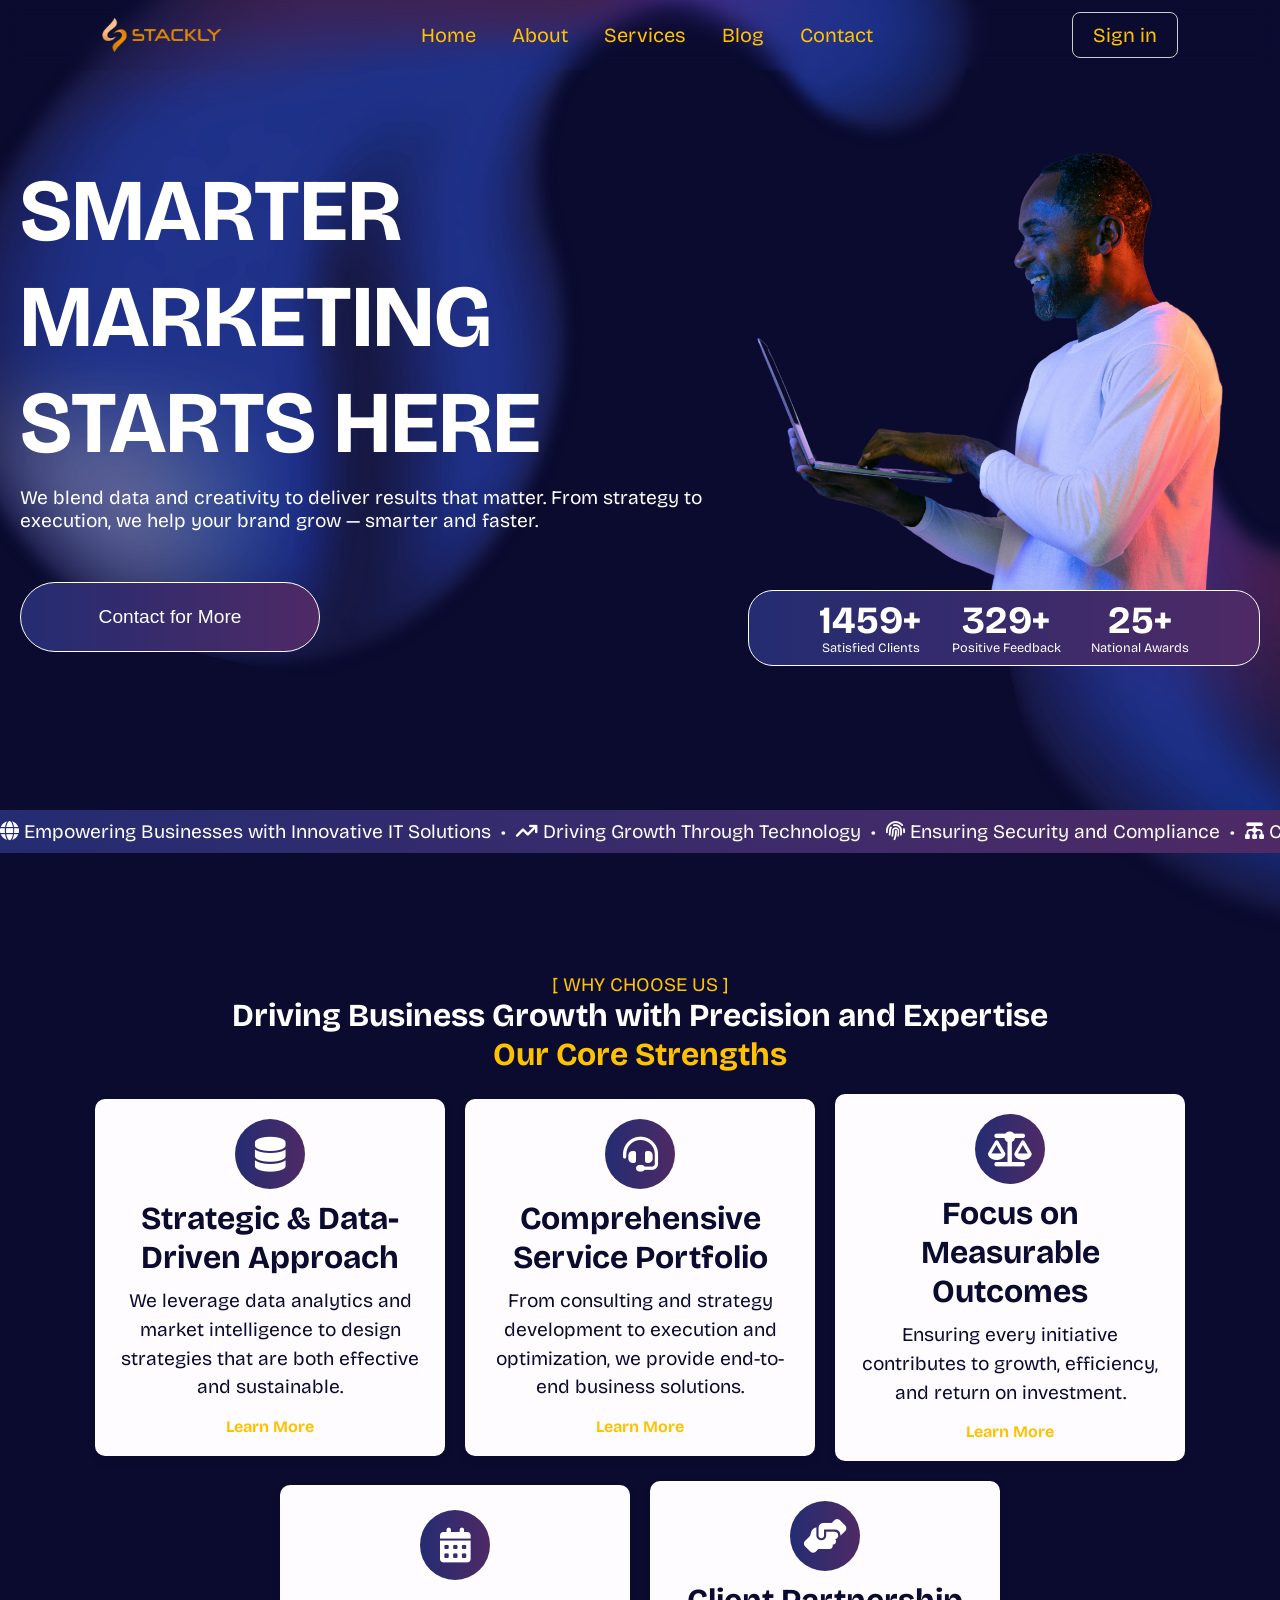
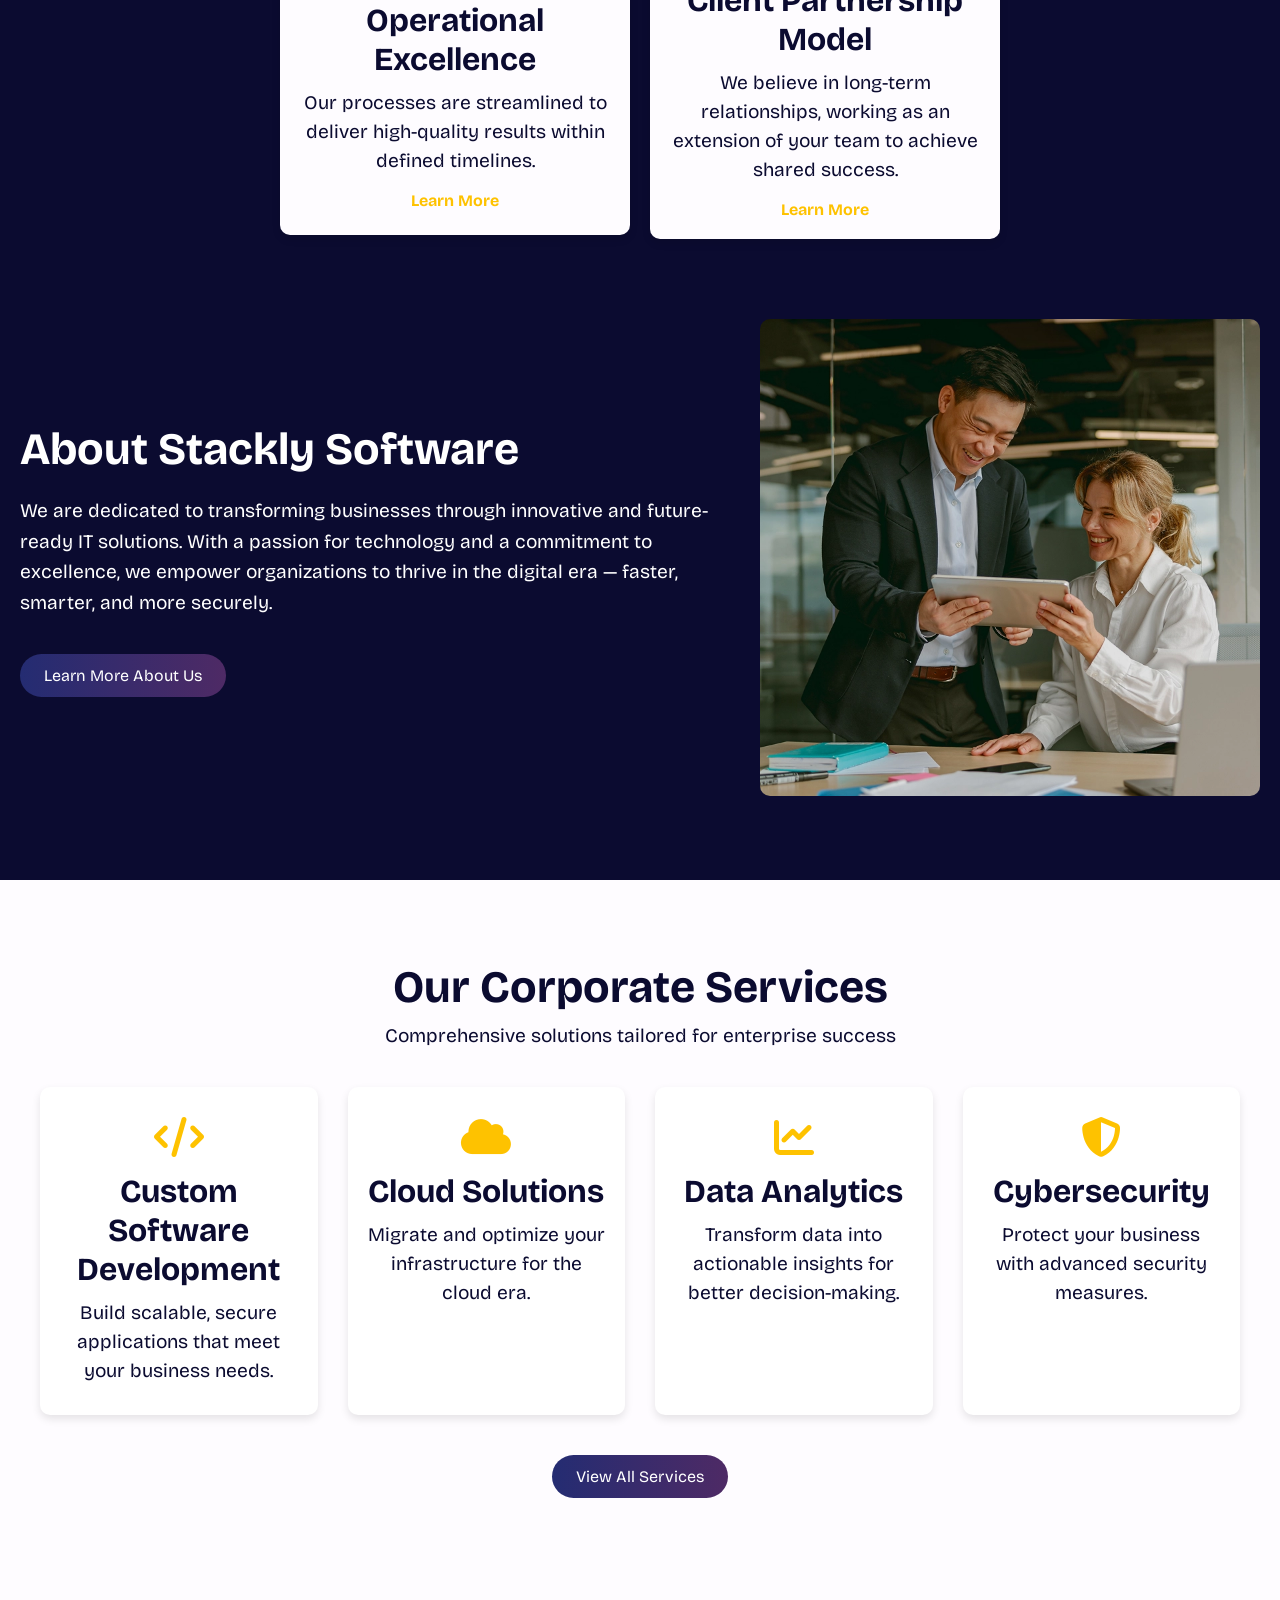
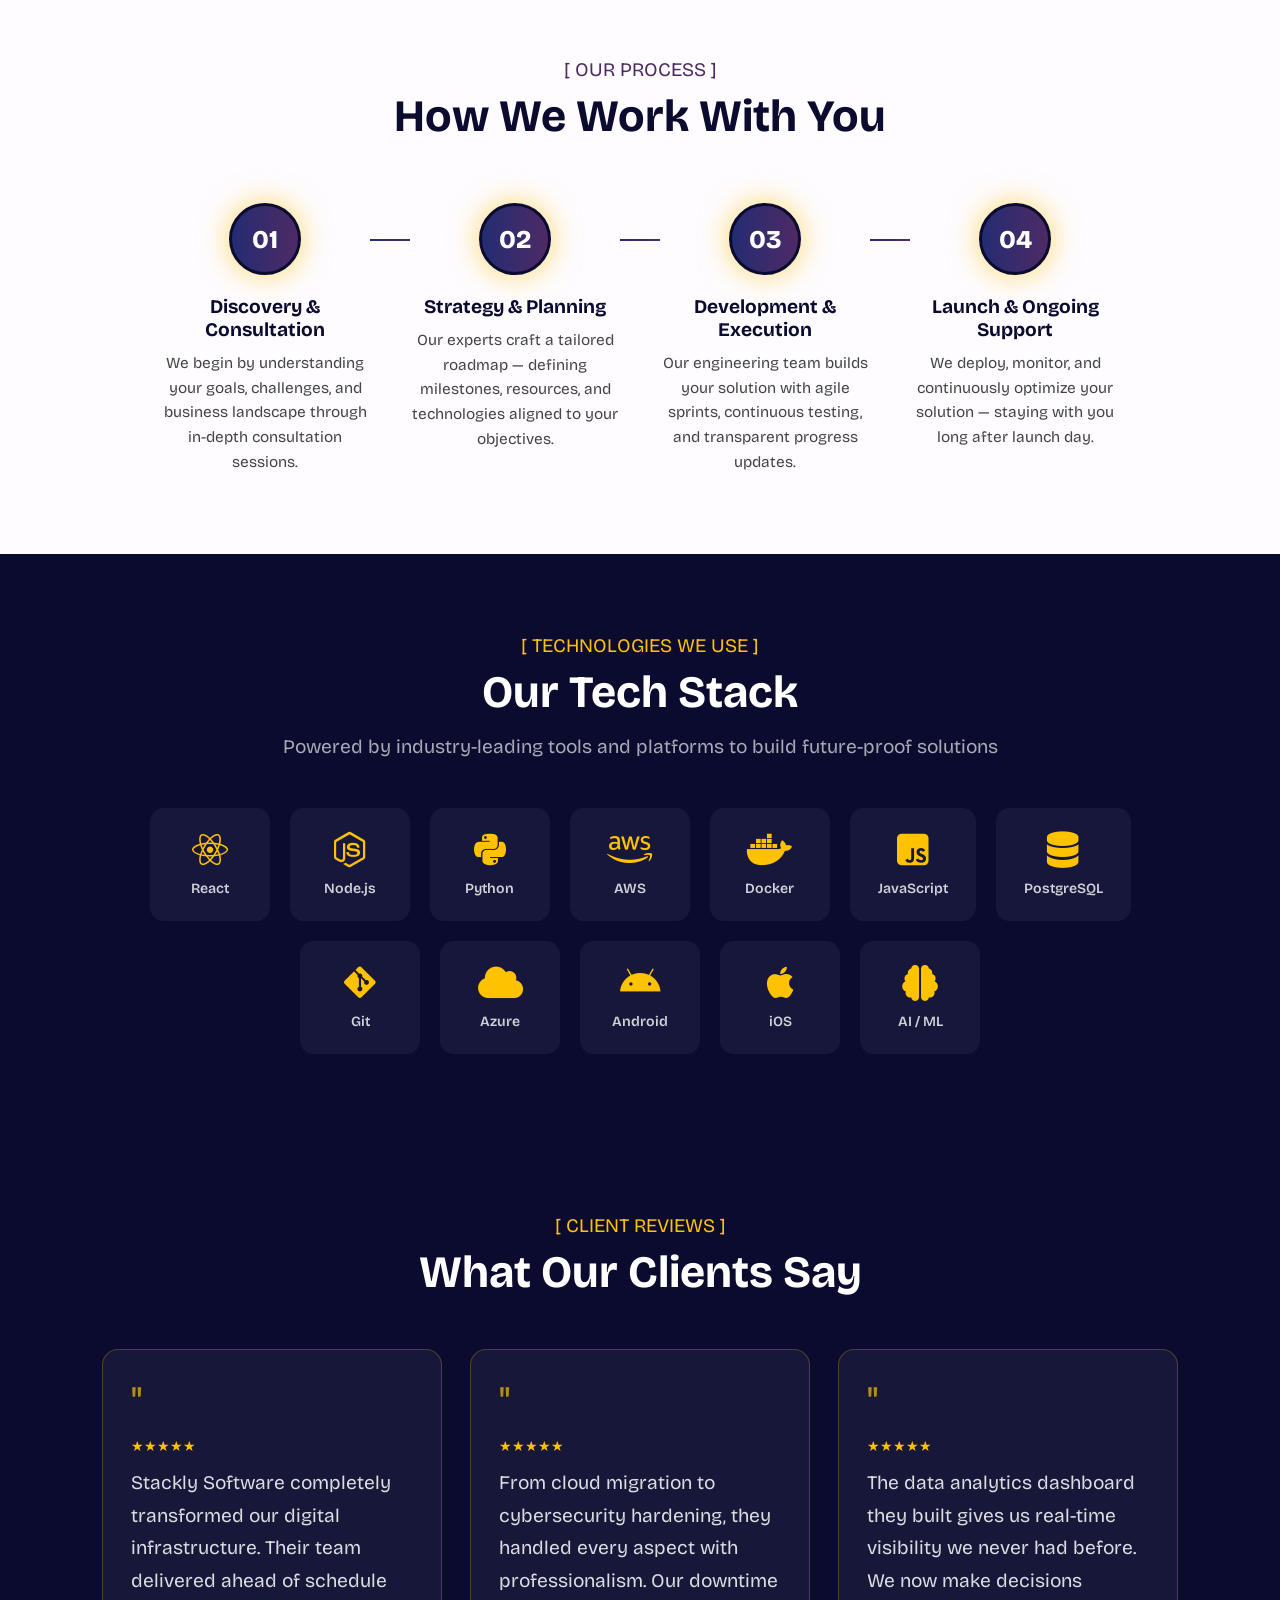
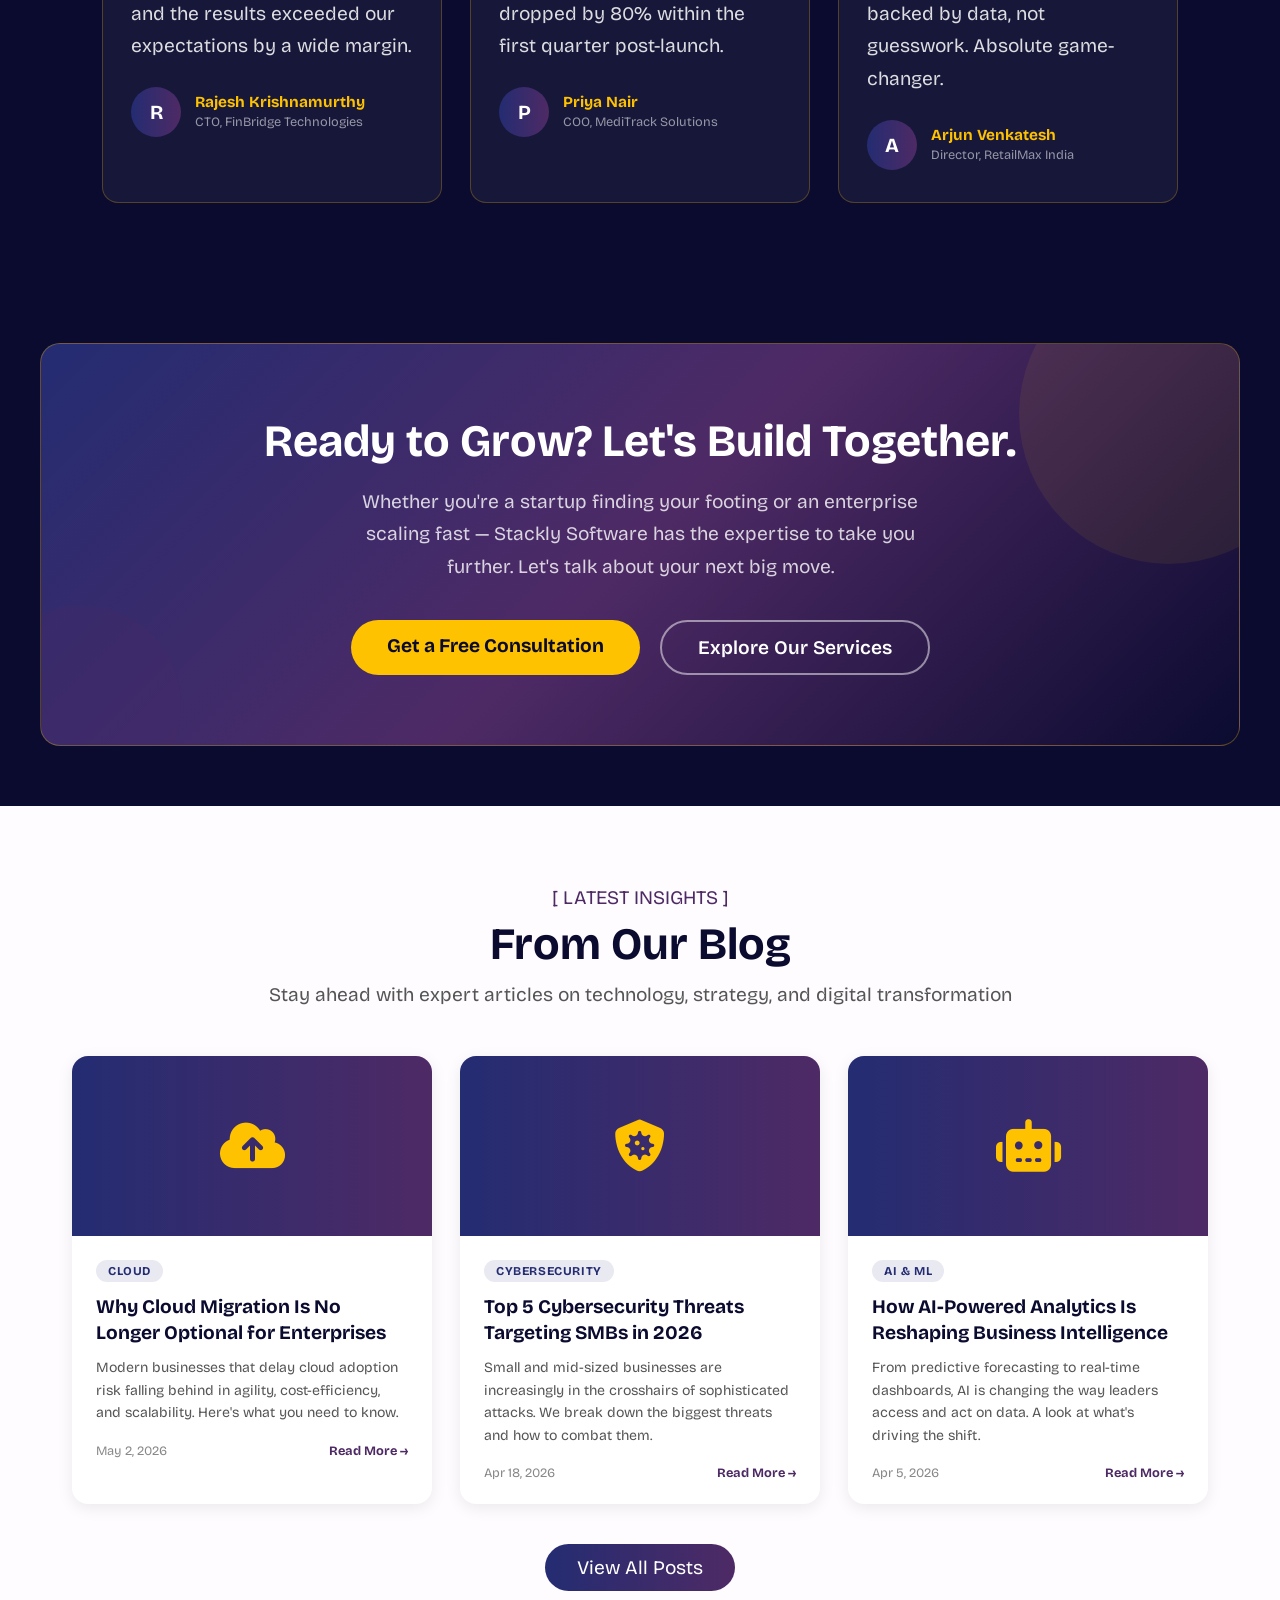
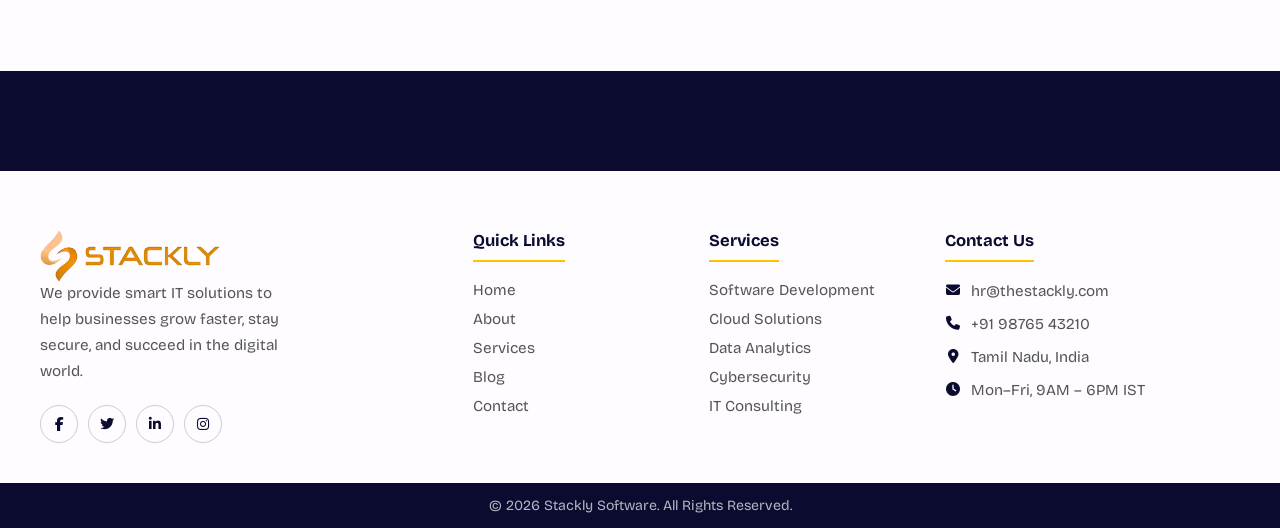
==== index.html @ 9e3f58b6 "need to correct logo section" ====
<!DOCTYPE html>
<html lang="en">
<head>
    <meta charset="UTF-8">
    <meta name="viewport" content="width=device-width, initial-scale=1.0">
    <link rel="preconnect" href="https://fonts.googleapis.com">
    <link rel="preconnect" href="https://fonts.gstatic.com" crossorigin>
    <link href="https://fonts.googleapis.com/css2?family=Bricolage+Grotesque:opsz,wght@12..96,200..800&display=swap" rel="stylesheet">
    <link rel="stylesheet" href="https://cdnjs.cloudflare.com/ajax/libs/font-awesome/6.5.1/css/all.min.css">
    <link rel="stylesheet" href="Home.css">
    <title>Stackly Software</title>

</head>
<body>
    <div id="nav-overlay"></div>

    <!-- Header -->
    <header>
        <div class="logo">
            <a href="./index.html">
                <img src="./Assets/Black White Modern Monogram CR Logo Design (1) (1).webp" alt="Logo">
            </a>
        </div>

        <div class="navigation" id="navigation">
            <button id="menu-close-btn" class="fas fa-times" aria-label="Close menu"></button>
            <nav>
                <a href="./index.html">Home</a>
                <a href="./About.html">About</a>
                <a href="./Service.html">Services</a>
                <a href="./Blog.html">Blog</a>
                <a href="./Contact.html">Contact</a>
            </nav>
        </div>

        <div class="right-side" style="display:flex; align-items:center; gap:12px;">
            <div class="sign-in">
                <a href="./signin.html"><button>Sign in</button></a>
            </div>
            <button id="menu-open-btn">
                <svg class="w-6 h-6 text-gray-800 dark:text-white" aria-hidden="true" xmlns="http://www.w3.org/2000/svg" width="24" height="24" fill="none" viewBox="0 0 24 24">
                    <path stroke="currentColor" stroke-linecap="round" stroke-width="2" d="M5 7h14M5 12h14M5 17h14"/>
                </svg>
            </button>
        </div>
        <script src="./nav.js" defer></script>
    </header>

    <!-- Main Hero -->
    <main>
        <div class="hero-container">
            <div class="hero-left animate-slide-left">
                <div class="hero-text">
                    <h1>SMARTER MARKETING STARTS HERE</h1>
                    <p>We blend data and creativity to deliver results that matter. From strategy to execution, we help your brand grow — smarter and faster.</p>
                </div>
                <div class="hero-btn-container">
                    <a href="./Contact.html" class="hero-contact-btn"><button>Contact for More</button></a>
                </div>
            </div>
            <div class="hero-right animate-slide-right">
                <div class="hero-image">
                    <img src="./Assets/person image.webp" alt="Person image">
                </div>
                <div class="hero-buttom">
                    <div class="hero-achieve">
                        <h3>1459+</h3>
                        <p>Satisfied Clients</p>
                    </div>
                    <div class="hero-achieve">
                        <h3>329+</h3>
                        <p>Positive Feedback</p>
                    </div>
                    <div class="hero-achieve">
                        <h3>25+</h3>
                        <p>National Awards</p>
                    </div>
                </div>
            </div>
        </div>
    </main>

    <!-- Running text -->
    <div class="running-text-container">
        <div class="running-text">
            <p>
                <span class="fas fa-globe"></span> Empowering Businesses with Innovative IT Solutions &nbsp;•&nbsp;
                <span class="fa-solid fa-arrow-trend-up"></span> Driving Growth Through Technology &nbsp;•&nbsp;
                <i class="fa-solid fa-fingerprint"></i> Ensuring Security and Compliance &nbsp;•&nbsp;
                <i class="fa-solid fa-chart-diagram"></i> Connecting Enterprises Globally
            </p>
        </div>
    </div>

    <!-- Why Choose Us -->
    <section class="choose-us animate-fade-in">
        <div class="title">
            <p>[ WHY CHOOSE US ]</p>
            <h3>Driving Business Growth with Precision and Expertise</h3>
            <h3 class="card-title">Our Core Strengths</h3>
        </div>
        <div class="cards-container">
            <div class="card">
                <div class="logo"><span class="fa-solid fa-database"></span></div>
                <div class="card-text">
                    <h3>Strategic & Data-Driven Approach</h3>
                    <p>We leverage data analytics and market intelligence to design strategies that are both effective and sustainable.</p>
                    <a href="./Service.html">Learn More</a>
                </div>
            </div>
            <div class="card">
                <div class="logo"><span class="fa-solid fa-headset"></span></div>
                <div class="card-text">
                    <h3>Comprehensive Service Portfolio</h3>
                    <p>From consulting and strategy development to execution and optimization, we provide end-to-end business solutions.</p>
                    <a href="./Service.html">Learn More</a>
                </div>
            </div>
            <div class="card">
                <div class="logo"><i class="fa-solid fa-scale-balanced"></i></div>
                <div class="card-text">
                    <h3>Focus on Measurable Outcomes</h3>
                    <p>Ensuring every initiative contributes to growth, efficiency, and return on investment.</p>
                    <a href="./Service.html">Learn More</a>
                </div>
            </div>
            <div class="card">
                <div class="logo"><i class="fa-solid fa-calendar-days"></i></div>
                <div class="card-text">
                    <h3>Operational Excellence</h3>
                    <p>Our processes are streamlined to deliver high-quality results within defined timelines.</p>
                    <a href="./Service.html">Learn More</a>
                </div>
            </div>
            <div class="card">
                <div class="logo"><i class="fa-solid fa-handshake-angle"></i></div>
                <div class="card-text">
                    <h3>Client Partnership Model</h3>
                    <p>We believe in long-term relationships, working as an extension of your team to achieve shared success.</p>
                    <a href="./Service.html">Learn More</a>
                </div>
            </div>
        </div>
    </section>

    <!-- About Us -->
    <section class="about-us animate-fade-in">
        <div class="about-container">
            <div class="about-text animate-slide-left">
                <h2>About Stackly Software</h2>
                <p>We are dedicated to transforming businesses through innovative and future-ready IT solutions. With a passion for technology and a commitment to excellence, we empower organizations to thrive in the digital era — faster, smarter, and more securely.</p>
                <a href="./About.html" class="about-btn">Learn More About Us</a>
            </div>
            <div class="about-image animate-slide-right">
                <img src="./Assets/h8-about.webp" alt="About Us Image">
            </div>
        </div>
    </section>

    <!-- Services Preview -->
    <section class="services-preview animate-fade-in">
        <div class="services-container">
            <h2>Our Corporate Services</h2>
            <p>Comprehensive solutions tailored for enterprise success</p>
            <div class="services-grid">
                <div class="service-item">
                    <i class="fas fa-code"></i>
                    <h3>Custom Software Development</h3>
                    <p>Build scalable, secure applications that meet your business needs.</p>
                </div>
                <div class="service-item">
                    <i class="fas fa-cloud"></i>
                    <h3>Cloud Solutions</h3>
                    <p>Migrate and optimize your infrastructure for the cloud era.</p>
                </div>
                <div class="service-item">
                    <i class="fas fa-chart-line"></i>
                    <h3>Data Analytics</h3>
                    <p>Transform data into actionable insights for better decision-making.</p>
                </div>
                <div class="service-item">
                    <i class="fas fa-shield-alt"></i>
                    <h3>Cybersecurity</h3>
                    <p>Protect your business with advanced security measures.</p>
                </div>
            </div>
            <a href="./Service.html" class="services-btn">View All Services</a>
        </div>
    </section>


    <section class="how-it-works animate-fade-in">
        <p class="section-label">[ OUR PROCESS ]</p>
        <h2>How We Work With You</h2>
        <div class="process-steps">
            <div class="process-step">
                <div class="step-number">01</div>
                <h3>Discovery & Consultation</h3>
                <p>We begin by understanding your goals, challenges, and business landscape through in-depth consultation sessions.</p>
            </div>
            <div class="process-step">
                <div class="step-number">02</div>
                <h3>Strategy & Planning</h3>
                <p>Our experts craft a tailored roadmap — defining milestones, resources, and technologies aligned to your objectives.</p>
            </div>
            <div class="process-step">
                <div class="step-number">03</div>
                <h3>Development & Execution</h3>
                <p>Our engineering team builds your solution with agile sprints, continuous testing, and transparent progress updates.</p>
            </div>
            <div class="process-step">
                <div class="step-number">04</div>
                <h3>Launch & Ongoing Support</h3>
                <p>We deploy, monitor, and continuously optimize your solution — staying with you long after launch day.</p>
            </div>
        </div>
    </section>


    <section class="tech-stack animate-fade-in">
        <p class="section-label">[ TECHNOLOGIES WE USE ]</p>
        <h2>Our Tech Stack</h2>
        <p>Powered by industry-leading tools and platforms to build future-proof solutions</p>
        <div class="tech-grid">
            <div class="tech-item">
                <i class="fab fa-react"></i>
                <span>React</span>
            </div>
            <div class="tech-item">
                <i class="fab fa-node-js"></i>
                <span>Node.js</span>
            </div>
            <div class="tech-item">
                <i class="fab fa-python"></i>
                <span>Python</span>
            </div>
            <div class="tech-item">
                <i class="fab fa-aws"></i>
                <span>AWS</span>
            </div>
            <div class="tech-item">
                <i class="fab fa-docker"></i>
                <span>Docker</span>
            </div>
            <div class="tech-item">
                <i class="fab fa-js-square"></i>
                <span>JavaScript</span>
            </div>
            <div class="tech-item">
                <i class="fas fa-database"></i>
                <span>PostgreSQL</span>
            </div>
            <div class="tech-item">
                <i class="fab fa-git-alt"></i>
                <span>Git</span>
            </div>
            <div class="tech-item">
                <i class="fas fa-cloud"></i>
                <span>Azure</span>
            </div>
            <div class="tech-item">
                <i class="fab fa-android"></i>
                <span>Android</span>
            </div>
            <div class="tech-item">
                <i class="fab fa-apple"></i>
                <span>iOS</span>
            </div>
            <div class="tech-item">
                <i class="fas fa-brain"></i>
                <span>AI / ML</span>
            </div>
        </div>
    </section>


    <section class="testimonials animate-fade-in">
        <p class="section-label">[ CLIENT REVIEWS ]</p>
        <h2>What Our Clients Say</h2>
        <div class="testimonials-grid">
            <div class="testimonial-card">
                <div class="quote-icon">"</div>
                <div class="stars">★★★★★</div>
                <p>Stackly Software completely transformed our digital infrastructure. Their team delivered ahead of schedule and the results exceeded our expectations by a wide margin.</p>
                <div class="testimonial-author">
                    <div class="author-avatar">R</div>
                    <div class="author-info">
                        <h4>Rajesh Krishnamurthy</h4>
                        <span>CTO, FinBridge Technologies</span>
                    </div>
                </div>
            </div>
            <div class="testimonial-card">
                <div class="quote-icon">"</div>
                <div class="stars">★★★★★</div>
                <p>From cloud migration to cybersecurity hardening, they handled every aspect with professionalism. Our downtime dropped by 80% within the first quarter post-launch.</p>
                <div class="testimonial-author">
                    <div class="author-avatar">P</div>
                    <div class="author-info">
                        <h4>Priya Nair</h4>
                        <span>COO, MediTrack Solutions</span>
                    </div>
                </div>
            </div>
            <div class="testimonial-card">
                <div class="quote-icon">"</div>
                <div class="stars">★★★★★</div>
                <p>The data analytics dashboard they built gives us real-time visibility we never had before. We now make decisions backed by data, not guesswork. Absolute game-changer.</p>
                <div class="testimonial-author">
                    <div class="author-avatar">A</div>
                    <div class="author-info">
                        <h4>Arjun Venkatesh</h4>
                        <span>Director, RetailMax India</span>
                    </div>
                </div>
            </div>
        </div>
    </section>


    <div class="cta-banner animate-fade-in">
        <h2>Ready to Grow? Let's Build Together.</h2>
        <p>Whether you're a startup finding your footing or an enterprise scaling fast — Stackly Software has the expertise to take you further. Let's talk about your next big move.</p>
        <div class="cta-banner-btns">
            <a href="./Contact.html" class="cta-btn-primary">Get a Free Consultation</a>
            <a href="./Service.html" class="cta-btn-secondary">Explore Our Services</a>
        </div>
    </div>

  
    <section class="blog-preview animate-fade-in">
        <p class="section-label">[ LATEST INSIGHTS ]</p>
        <h2>From Our Blog</h2>
        <p>Stay ahead with expert articles on technology, strategy, and digital transformation</p>
        <div class="blog-grid">
            <div class="blog-card">
                <div class="blog-card-thumb">
                    <i class="fas fa-cloud-upload-alt"></i>
                </div>
                <div class="blog-card-body">
                    <span class="blog-tag">Cloud</span>
                    <h3>Why Cloud Migration Is No Longer Optional for Enterprises</h3>
                    <p>Modern businesses that delay cloud adoption risk falling behind in agility, cost-efficiency, and scalability. Here's what you need to know.</p>
                    <div class="blog-meta">
                        <span>May 2, 2026</span>
                        <a href="./Blog.html">Read More →</a>
                    </div>
                </div>
            </div>
            <div class="blog-card">
                <div class="blog-card-thumb">
                    <i class="fas fa-shield-virus"></i>
                </div>
                <div class="blog-card-body">
                    <span class="blog-tag">Cybersecurity</span>
                    <h3>Top 5 Cybersecurity Threats Targeting SMBs in 2026</h3>
                    <p>Small and mid-sized businesses are increasingly in the crosshairs of sophisticated attacks. We break down the biggest threats and how to combat them.</p>
                    <div class="blog-meta">
                        <span>Apr 18, 2026</span>
                        <a href="./Blog.html">Read More →</a>
                    </div>
                </div>
            </div>
            <div class="blog-card">
                <div class="blog-card-thumb">
                    <i class="fas fa-robot"></i>
                </div>
                <div class="blog-card-body">
                    <span class="blog-tag">AI & ML</span>
                    <h3>How AI-Powered Analytics Is Reshaping Business Intelligence</h3>
                    <p>From predictive forecasting to real-time dashboards, AI is changing the way leaders access and act on data. A look at what's driving the shift.</p>
                    <div class="blog-meta">
                        <span>Apr 5, 2026</span>
                        <a href="./Blog.html">Read More →</a>
                    </div>
                </div>
            </div>
        </div>
        <a href="./Blog.html" class="blog-preview-btn">View All Posts</a>
    </section>

    <!-- Footer -->
    <!-- Footer -->
<footer class="footer">
    <div class="footer-container">

        <!-- Brand column -->
        <div class="footer-brand">
            <a href="./index.html">
                <img src="./Assets/Black White Modern Monogram CR Logo Design (1) (1).webp" alt="Stackly Software Logo">
            </a>
            <p>We provide smart IT solutions to help businesses grow faster, stay secure, and succeed in the digital world.</p>
            <div class="socials">
                <a href="https://facebook.com" target="_blank" aria-label="Facebook"><i class="fab fa-facebook-f"></i></a>
                <a href="https://twitter.com" target="_blank" aria-label="Twitter"><i class="fab fa-twitter"></i></a>
                <a href="https://linkedin.com" target="_blank" aria-label="LinkedIn"><i class="fab fa-linkedin-in"></i></a>
                <a href="https://instagram.com" target="_blank" aria-label="Instagram"><i class="fab fa-instagram"></i></a>
            </div>
        </div>

        <!-- Quick Links -->
        <div class="footer-col">
            <h4>Quick Links</h4>
            <ul>
                <li><a href="./index.html">Home</a></li>
                <li><a href="./About.html">About</a></li>
                <li><a href="./Service.html">Services</a></li>
                <li><a href="./Blog.html">Blog</a></li>
                <li><a href="./Contact.html">Contact</a></li>
            </ul>
        </div>

        <!-- Services -->
        <div class="footer-col">
            <h4>Services</h4>
            <ul>
                <li><a href="./Service.html">Software Development</a></li>
                <li><a href="./Service.html">Cloud Solutions</a></li>
                <li><a href="./Service.html">Data Analytics</a></li>
                <li><a href="./Service.html">Cybersecurity</a></li>
                <li><a href="./Service.html">IT Consulting</a></li>
            </ul>
        </div>

        <!-- Contact -->
        <div class="footer-col">
            <h4>Contact Us</h4>
            <ul class="footer-contact-list">
                <li>
                    <i class="fas fa-envelope"></i>
                    <a href="mailto:hr@thestackly.com">hr@thestackly.com</a>
                </li>
                <li>
                    <i class="fas fa-phone"></i>
                    <a href="tel:+919876543210">+91 98765 43210</a>
                </li>
                <li>
                    <i class="fas fa-map-marker-alt"></i>
                    <span>Tamil Nadu, India</span>
                </li>
                <li>
                    <i class="fas fa-clock"></i>
                    <span>Mon–Fri, 9AM – 6PM IST</span>
                </li>
            </ul>
        </div>

    </div>
</footer>
<div class="footer-bottom">
    <p>&copy; 2026 Stackly Software. All Rights Reserved.</p>
</div>
</body>
</html>
---- Home.css ----
* {
    margin: 0;
    padding: 0;
    box-sizing: border-box; 
  }
html, body {
    overflow-x: hidden;  
}
html{
    scroll-behavior: smooth;
}
    :root {
        --background-color: #0b0b30;
        --secondary-background-color: #FEFCFF;
        --button-colors: linear-gradient(90deg, #242c72, #4e2a65);
        --primary-opposite-color: #fec200;
        --primary-font: white;

        --font-size-h1: clamp(2rem, 5vw, 5.5rem);
        --font-size-h2: clamp(1.5rem, 3.5vw, 4.5rem);
        --font-size-h3: clamp(1.2rem, 2.5vw, 2rem);
        --font-size-p:  clamp(0.9rem, 1.5vw, 1.5rem);

        --hover-shadow-white: 0px 0px 16px 5px rgba(255, 255, 255, 0.8);
        --hover-shadow-secondary: 0px 0px 16px 5px rgb(138, 43, 226, 0.8);
    }

    /* Animations */
    @keyframes fadeInUp {
        from {
            opacity: 0;
            transform: translateY(30px);
        }
        to {
            opacity: 1;
            transform: translateY(0);
        }
    }

    @keyframes slideInLeft {
        from {
            opacity: 0;
            transform: translateX(-50px);
        }
        to {
            opacity: 1;
            transform: translateX(0);
        }
    }

    @keyframes slideInRight {
        from {
            opacity: 0;
            transform: translateX(50px);
        }
        to {
            opacity: 1;
            transform: translateX(0);
        }
    }

    .animate-fade-in {
        animation: fadeInUp 1s ease-out;
    }

    .animate-slide-left {
        animation: slideInLeft 1s ease-out;
    }

    .animate-slide-right {
        animation: slideInRight 1s ease-out;
    }

    .running-text-container {
        background: var(--button-colors);
        color: white;
        padding: 10px 0;
        overflow: hidden;
        position: relative;
        width: 100%;
        overflow: hidden;

    }

    .running-text p {
        font-size: var(--font-size-p);
        white-space: nowrap;
        animation: scroll 20s linear infinite;
    }

    @keyframes scroll {
        0% {
            transform: translateX(100%);
        }
        100% {
            transform: translateX(-100%);
        }
    }

    body {
        font-family: "Bricolage Grotesque", sans-serif;
        background: var(--background-color);
        color: white;
        background-image: url('./Assets/left image.webp'), url('./Assets/right image.webp');
        background-repeat: no-repeat, no-repeat;
        background-size: 1100px 1100px, 1100px 1100px;
        background-position: -100px -300px, 900px -100px;
    }

    header {
        display: flex;
        align-items: center;
        justify-content: space-around;
        position: fixed;
        width: 100%;
        backdrop-filter: blur(10px);
        padding: 10px;
        z-index: 50;
    }

    .logo a {
        display: flex;
        align-items: center;
        text-decoration: none;
    }

    .logo img {
        height: 50px;
        width: 120px;
        object-fit: cover;
    }

    .navigation nav {
        display: flex;
        justify-content: space-between;
        align-items: center;
        gap: 8px;
    
    }

    .navigation nav a {
        text-decoration: none;
        color:var(--primary-opposite-color);
        font-size: 20px;
        padding: 6px 14px;
        border-radius: 8px;
        transition: 0.6s, color 0.15s;
    }

    .navigation nav a:hover {
        background: #f3f3f3;
        color: var(--background-color);
    }

    #menu-close-btn {
        display: none;
    }

    .sign-in button {
        padding: 10px 20px;
        border: 1px solid #ccc;
        border-radius: 8px;
        background: transparent;
        font-family: inherit;
        font-size: 20px;
        cursor: pointer;
        color:var(--primary-opposite-color);
        transition: 0.6s;
    }

    .sign-in button:hover {
        background: #f3f3f3;
        color: var(--background-color);
    }

    #menu-open-btn {
        padding: 8px;
        cursor: pointer;
        font-size: 20px;
        color: white;
        line-height: 1;
        background: none;
        display: none;
        border: none;
    }


    #nav-overlay.active {
        display: block;
    }

    main {
        display: grid;
        justify-content: center;
        align-items: center;
        min-height: 90vh;
    }

    .hero-container {
        display: flex;
        justify-content: center;
        align-items: center;
        gap: 20px;
        padding: 0 20px;
    }

    .hero-left {
        display: flex;
        flex-direction: column;
        justify-content: center;
        align-items: flex-start;
        max-width: 800px;
    }

    .hero-text h1 {
        font-size:clamp(2rem,30vw,5.5rem); 
        margin-bottom: 10px;
    }

    .hero-text p {
        font-size: var(--font-size-p);
        margin-top: 10px;
    }

    .hero-btn-container button {
        width:clamp(150px,40vw,300px); 
        height: 70px;
        text-align: center;
        background: var(--button-colors);
        color: white;
        border-radius: 50px;
        border: 1px solid white;
        margin-top: 50px;
        font-size: var(--font-size-p);
        cursor: pointer;
        transition: 0.6s ease-in-out;
    }

    .hero-btn-container button:hover {
        box-shadow: 0px 0px 16px 5px rgba(255, 255, 255, 0.4);
        transform: translateY(-5px);
    }

    .hero-right {
        max-width: 800px;
    }

    .hero-image img {
        width: clamp(200px, 40vw, 550px);
        height: auto;
        display: block;
    }

    .hero-buttom {
    background:var(--button-colors);
        display: flex;
        justify-content: space-evenly;
        align-items: center;
        padding: 10px 40px;
        border: 1px solid white;
        border-radius: 25px;
        position: relative;
        top: -30px;
        transition:0.7s ease-in-out;
    }

    .hero-buttom:hover {
        box-shadow: var(--hover-shadow-secondary);
    }
    .hero-buttom .hero-achieve {
        display: flex;
        flex-direction: column;
        align-items: center;
        justify-content: center;
        line-height: 1;       
        gap: 2px;
    }

    .hero-buttom .hero-achieve h3 {
        font-size: clamp(1rem, 3vw, 2.5rem); 
        margin: 0;           
        white-space: nowrap;
    }

    .hero-buttom .hero-achieve p {
        font-size: clamp(0.65rem, 1vw, 0.9rem);
        margin: 0;           
        white-space: nowrap;
    }





    /* Tablet landscape */
    @media (max-width: 1024px) {
        .hero-container {
            flex-direction: column;
            text-align: center;
            margin-top: 80px;
            gap: 10px;
            width: 100%;
        }

        .hero-left {
            align-items: center;
        }

        .hero-image img {
            width: clamp(200px, 60vw, 450px);
        }
    }

    /* Tablet portrait */
    @media (max-width: 768px) {
        .hero-image img {
            width: clamp(180px, 65vw, 380px);
        }

        .hero-btn-container button {
            height: 55px;
        }

        .hero-buttom {
            flex-wrap: wrap;
            height: auto;
            padding: 16px;
        }

        /* Nav drawer */
        #menu-open-btn {
            display: block;
        }

        .navigation {
            position: fixed;
            top: 0;
            right: -100%;
            width: 260px;
            height: 100vh;
            background:var(--background-color);
            flex-direction: column;
            align-items: flex-start;
            padding: 20px 20px 32px;
            gap: 20px;
            z-index: 10000;
            color: white;
            transition: right 0.3s cubic-bezier(0.4, 0, 0.2, 1);
        }

        .navigation.open {
            right: 0;
        }

        #menu-close-btn {
            display: flex;
            align-self: flex-end;
            background: transparent;
            border: none;
            font-size: 20px;
            color: white;
            cursor: pointer;
            padding: 4px 8px;
            margin-bottom: 24px;
        }

        .navigation nav {
            flex-direction: column;
            gap: 4px;
            width: 100%;
        }

        .navigation nav a {
            font-size: 16px;
            padding: 10px 12px;
            display: block;
            color: white    ;
        }
    }

    /* Large phones */
    @media (max-width: 600px) {
        body {
            background-image: none; 
        }
        .hero-container{
            width: 100%;
            justify-content: center;
        }
        .hero-image{
            width: 100%;
            justify-content: center;
        }

        .hero-image img {
            width: clamp(250px, 75vw, 400px);
        }

        .hero-buttom {
        display: flex;
        flex-direction: row;
        justify-content: space-around;
        flex-wrap: wrap;

        }
    }

    /* Small phones */
    @media (max-width: 480px) {
        .hero-btn-container button {
            height: 50px;
            border-radius: 30px;
        }

        .hero-left {
            padding: 0 10px;
        }
        .hero-container{
            display: flex;
            align-items: center;
            flex-direction: column;
            text-align: center;
            width:100%;
            margin-top: 80px;
            gap: 20px;
        }
        .hero-left {
            display: flex;
            flex-direction: column ;
            justify-content: center;
            align-items: center;
            text-align: center;
        }
        .hero-left .hero-text h1 {
            font-size: clamp(1.5rem, 20vw, 3.5rem);
        }   
        .hero-image img {
            width: clamp(200px, 80vw, 350px);
        }
        .hero-right{
            display: flex;
            justify-content: center;
            flex-direction: column ;
            align-items: center;
        }
        .hero-buttom {
            flex-direction: row;
            height: auto;
            padding: 16px;
            width: 300px;
        }
    }

    /* Choose-us */

    .choose-us{
        display: grid;
        justify-content: center;
        align-items: center;
        text-align: center;
        margin-top: 100px;
    }
    /* choose us title */
    .choose-us .title{
        margin: 20px 0 20px 0;
    }
    .title p{
        font-size: var(--font-size-p);
        color: var(--primary-opposite-color);
    }
    .title h3{
        font-size:var(--font-size-h3) ;
    }
    .card-title{
        color: var(--primary-opposite-color);
        font-size: var(--font-size-p);
    }

    /* Card container */
   .cards-container {
    display: flex;
    justify-content: center;   
    align-items: center;
    flex-wrap: wrap;
    width: 100%;             
    max-width: 1300px;        
    gap: 20px;
    padding: 0 10px;          
}
    .card {
        background: var(--secondary-background-color);
        color: var(--background-color);
        padding: 20px;
        display: flex;
        flex-direction: column;
        align-items: center;
        justify-content: space-around;
        min-height: 350px;
        max-width: 350px;
        border-radius: 10px;
        box-shadow: 0 4px 8px rgba(0,0,0,0.1);
        transition: transform 0.3s, box-shadow 0.3s;
    }

    .card:hover {
        transform: translateY(-5px);
        box-shadow:var(--hover-shadow-secondary);
    }

    .card .logo {
        width: 70px;
        height: 70px;
        background: var(--button-colors);
        border-radius: 50%;
        margin-bottom: 10px;
        display: flex;
        color: white;
        justify-content: center;
        align-items: center ;
        font-size: 35px;
    }

    .card-text h3 {
        font-size: var(--font-size-h3);
        margin-bottom: 10px;
        text-align: center;
    }

    .card-text p {
        font-size: var(--font-size-p);
        line-height: 1.5;
        text-align: center;
        margin-bottom: 15px;
    }

    .card-text a {
        text-decoration: none;
        color: var(--primary-opposite-color);
        font-weight: bold;
        transition: color 0.3s;
    }

    .card-text a:hover {
        color: var(--background-color);
    }

    @media screen and (max-width:500px) {
        .cards-container{
            width: 100%;
            justify-content: center;
        }
          .choose-us{
            margin-top:20px ;
          }
    }
    /* About Us */
    .about-us {
        padding: 80px 20px;
        background: var(--background-color);
        color: white;
        display: flex;
        justify-content: center;
    }

    .about-container {
        display: flex;
        justify-content: center;
        align-items: center;
        gap: 20px;
        max-width: 1400px;
        flex-wrap: wrap;
    }

    .about-text {
        flex: 1;
        min-width: 300px;
    }

    .about-text h2 {
        font-size: var(--font-size-h2);
        margin-bottom: 20px;
    }

    .about-text p {
        font-size: var(--font-size-p);
        line-height: 1.6;
        margin-bottom: 15px;
    }

    .about-btn {
        display: inline-block;
        padding: 12px 24px;
        background: var(--button-colors);
        color: white;
        text-decoration: none;
        border-radius: 25px;
        transition: 0.3s;
        margin-top: 20px;
    }

    .about-btn:hover {
        box-shadow: var(--hover-shadow-secondary);
        transform: translateY(-3px);
    }

    .about-image img {
        width: clamp(200px, 40vw, 500px);
        height: auto;
        border-radius: 10px;
    }
 

    /* Services Preview */
    .services-preview {
        padding: 80px 20px;
        background: var(--secondary-background-color);
        color: var(--background-color);
        text-align: center;
    }

    .services-container h2 {
        font-size: var(--font-size-h2);
        margin-bottom: 10px;
    }

    .services-container > p {
        font-size: var(--font-size-p);
        margin-bottom: 40px;
    }

    .services-grid {
        display: grid;
        grid-template-columns: repeat(auto-fit, minmax(250px, 1fr));    
        gap: 30px;
        max-width: 1200px;
        margin: 0 auto 40px;
    }

    .service-item {
        background: white;
        padding: 30px 20px;
        border-radius: 10px;
        box-shadow: 0 4px 8px rgba(0,0,0,0.1);
        transition: transform 0.3s, box-shadow 0.3s;
    }

    .service-item:hover {
        transform: translateY(-5px);
        box-shadow:var(--hover-shadow-secondary);
    }

    .service-item i {
        font-size: 40px;
        color: var(--primary-opposite-color);
        margin-bottom: 15px;
    }

    .service-item h3 {
        font-size: var(--font-size-h3);
        margin-bottom: 10px;
    }

    .service-item p {
        font-size: var(--font-size-p);
        line-height: 1.5;
    }

    .services-btn {
        display: inline-block;
        padding: 12px 24px;
        background: var(--button-colors);
        color: white;
        text-decoration: none;
        border-radius: 25px;
        transition: 0.3s;
    }

    .services-btn:hover {
        box-shadow: var(--hover-shadow-secondary);
        transform: translateY(-3px);
    }


        /* ── TESTIMONIALS ── */
        .testimonials {
            padding: 80px 20px;
            background: var(--background-color);
            text-align: center;
        }
        .testimonials .section-label {
            font-size: var(--font-size-p);
            color: var(--primary-opposite-color);
            margin-bottom: 8px;
        }
        .testimonials h2 {
            font-size: var(--font-size-h2);
            margin-bottom: 50px;
        }
        .testimonials-grid {
            display: flex;
            justify-content: center;
            flex-wrap: wrap;
            gap: 28px;
            max-width: 1200px;
            margin: 0 auto;
        }
        .testimonial-card {
            background: rgba(255,255,255,0.05);
            border: 1px solid rgba(254,194,0,0.25);
            border-radius: 16px;
            padding: 32px 28px;
            max-width: 340px;
            min-width: 260px;
            flex: 1;
            text-align: left;
            transition: transform 0.3s, box-shadow 0.3s;
            position: relative;
        }
        .testimonial-card:hover {
            transform: translateY(-6px);
            box-shadow: 0 0 24px rgba(254,194,0,0.2);
        }
        .testimonial-card .quote-icon {
            font-size: 40px;
            color: var(--primary-opposite-color);
            line-height: 1;
            margin-bottom: 16px;
            opacity: 0.7;
        }
        .testimonial-card p {
            font-size: var(--font-size-p);
            line-height: 1.7;
            margin-bottom: 24px;
            color: rgba(255,255,255,0.85);
        }
        .testimonial-author {
            display: flex;
            align-items: center;
            gap: 14px;
        }
        .author-avatar {
            width: 50px;
            height: 50px;
            border-radius: 50%;
            background: var(--button-colors);
            display: flex;
            align-items: center;
            justify-content: center;
            font-size: 20px;
            color: white;
            font-weight: 700;
            flex-shrink: 0;
        }
        .author-info h4 {
            font-size: clamp(0.9rem, 1.2vw, 1.1rem);
            color: var(--primary-opposite-color);
        }
        .author-info span {
            font-size: clamp(0.75rem, 1vw, 0.9rem);
            color: rgba(255,255,255,0.55);
        }
        .stars {
            color: var(--primary-opposite-color);
            font-size: 14px;
            margin-bottom: 12px;
        }

        /* ── HOW IT WORKS ── */
        .how-it-works {
            padding: 80px 20px;
            background: var(--secondary-background-color);
            color: var(--background-color);
            text-align: center;
        }
        .how-it-works .section-label {
            font-size: var(--font-size-p);
            color: #4e2a65;
            margin-bottom: 8px;
        }
        .how-it-works h2 {
            font-size: var(--font-size-h2);
            margin-bottom: 60px;
        }
        .process-steps {
            display: flex;
            justify-content: center;
            align-items: flex-start;
            flex-wrap: wrap;
            gap: 0;
            max-width: 1100px;
            margin: 0 auto;
            position: relative;
        }
        .process-step {
            flex: 1;
            min-width: 200px;
            max-width: 250px;
            display: flex;
            flex-direction: column;
            align-items: center;
            position: relative;
            padding: 0 16px;
        }
        .process-step:not(:last-child)::after {
            content: '';
            position: absolute;
            top: 36px;
            right: -20px;
            width: 40px;
            height: 2px;
            background: linear-gradient(90deg, #242c72, #4e2a65);
        }
        .step-number {
            width: 72px;
            height: 72px;
            border-radius: 50%;
            background: var(--button-colors);
            color: white;
            font-size: 1.6rem;
            font-weight: 800;
            display: flex;
            align-items: center;
            justify-content: center;
            margin-bottom: 20px;
            border: 3px solid var(--background-color);
            box-shadow:0 0 30px rgba(254,194,0,0.6);
            transition: transform 0.3s, box-shadow 0.3s;
        }
        .process-step:hover .step-number {
            transform: scale(1.1);
            box-shadow: 0 0 30px rgba(254,194,0,0.6);
        }
        .process-step h3 {
            font-size: clamp(1rem, 1.5vw, 1.25rem); 
            margin-bottom: 10px;
            color: var(--background-color);
        }
        .process-step p {
            font-size: clamp(0.8rem, 1.2vw, 1rem);
            line-height: 1.6;
            color: #444;
        }
        @media (max-width: 768px) {
            .process-step:not(:last-child)::after { display: none; }
            .process-steps { gap: 40px; }
        }

        /* ── TECH STACK ── */
        .tech-stack {
            padding: 80px 20px;
            background: var(--background-color);
            text-align: center;
        }
        .tech-stack .section-label {
            font-size: var(--font-size-p);
            color: var(--primary-opposite-color);
            margin-bottom: 8px;
        }
        .tech-stack h2 {
            font-size: var(--font-size-h2);
            margin-bottom: 16px;
        }
        .tech-stack > p {
            font-size: var(--font-size-p);
            color: rgba(255,255,255,0.65);
            margin-bottom: 50px;
        }
        .tech-grid {
            display: flex;
            justify-content: center;
            flex-wrap: wrap;
            gap: 20px;
            max-width: 1100px;
            margin: 0 auto;
        }
        .tech-item {
            background: rgba(255,255,255,0.05);
            border: 0 0 30px rgba(254,194,0,0.6);
            border-radius: 14px;
            padding: 24px 28px;
            min-width: 120px;
            display: flex;
            flex-direction: column;
            align-items: center;
            gap: 12px;
            transition: transform 0.3s, border-color 0.3s, box-shadow 0.3s;
            cursor: default;
        }
        .tech-item:hover {
            transform: translateY(-6px);
            border-color: var(--primary-opposite-color);
            box-shadow: 0 0 20px rgba(254,194,0,0.15);
        }
        .tech-item i {
            font-size: 36px;
            color: var(--primary-opposite-color);
        }
        .tech-item span {
            font-size: clamp(0.75rem, 1.1vw, 0.95rem);
            color: rgba(255,255,255,0.8);
            font-weight: 600;
        }

        /* ── CTA BANNER ── */
        .cta-banner {
            margin: 60px 20px;
            border-radius: 20px;
            background: linear-gradient(135deg, #242c72 0%, #4e2a65 50%, #0b0b30 100%);
            border: 1px solid rgba(254,194,0,0.3);
            padding: 70px 40px;
            text-align: center;
            position: relative;
            overflow: hidden;
            max-width: 1200px;
            margin-left: auto;
            margin-right: auto;
        }
        .cta-banner::before {
            content: '';
            position: absolute;
            top: -80px; right: -80px;
            width: 300px; height: 300px;
            border-radius: 50%;
            background: rgba(254,194,0,0.07);
        }
        .cta-banner::after {
            content: '';
            position: absolute;
            bottom: -60px; left: -60px;
            width: 200px; height: 200px;
            border-radius: 50%;
            background: rgba(78,42,101,0.2);
        }
        .cta-banner h2 {
            font-size: var(--font-size-h2);
            margin-bottom: 18px;
            position: relative;
            z-index: 1;
        }
        .cta-banner p {
            font-size: var(--font-size-p);
            color: rgba(255,255,255,0.8);
            max-width: 600px;
            margin: 0 auto 36px;
            line-height: 1.7;
            position: relative;
            z-index: 1;
        }
        .cta-banner-btns {
            display: flex;
            justify-content: center;
            gap: 20px;
            flex-wrap: wrap;
            position: relative;
            z-index: 1;
        }
        .cta-btn-primary {
            padding: 14px 36px;
            background: var(--primary-opposite-color);
            color: var(--background-color);
            text-decoration: none;
            border-radius: 50px;
            font-weight: 700;
            font-size: var(--font-size-p);
            font-family: inherit;
            transition: 0.3s;
        }
        .cta-btn-primary:hover {
            box-shadow: 0 0 20px rgba(254,194,0,0.6);
            transform: translateY(-3px);
        }
        .cta-btn-secondary {
            padding: 14px 36px;
            background: transparent;
            color: white;
            text-decoration: none;
            border-radius: 50px;
            font-weight: 600;
            font-size: var(--font-size-p);
            border: 2px solid rgba(255,255,255,0.5);
            transition: 0.3s;
        }
        .cta-btn-secondary:hover {
            border-color: white;
            box-shadow: var(--hover-shadow-white);
            transform: translateY(-3px);
        }

        /* ── BLOG PREVIEW ── */
        .blog-preview {
            padding: 80px 20px;
            background: var(--secondary-background-color);
            color: var(--background-color);
            text-align: center;
        }
        .blog-preview .section-label {
            font-size: var(--font-size-p);
            color: #4e2a65;
            margin-bottom: 8px;
        }
        .blog-preview h2 {
            font-size: var(--font-size-h2);
            margin-bottom: 12px;
        }
        .blog-preview > p {
            font-size: var(--font-size-p);
            color: #555;
            margin-bottom: 50px;
        }
        .blog-grid {
            display: flex;
            justify-content: center;
            flex-wrap: wrap;
            gap: 28px;
            max-width: 1200px;
            margin: 0 auto 40px;
        }
        .blog-card {
            background: white;
            border-radius: 16px;
            overflow: hidden;
            max-width: 360px;
            flex: 1;
            min-width: 260px;
            box-shadow: 0 4px 16px rgba(0,0,0,0.08);
            transition: transform 0.3s, box-shadow 0.3s;
            text-align: left;
        }
        .blog-card:hover {
            transform: translateY(-6px);
            box-shadow: 0 0 28px rgba(78,42,101,0.25);
        }
        .blog-card-thumb {
            width: 100%;
            height: 180px;
            background: var(--button-colors);
            display: flex;
            align-items: center;
            justify-content: center;
            font-size: 52px;
            color: var(--primary-opposite-color);
        }
        .blog-card-body {
            padding: 24px;
        }
        .blog-tag {
            display: inline-block;
            background: rgba(36,44,114,0.1);
            color: #242c72;
            font-size: 0.75rem;
            font-weight: 700;
            padding: 4px 12px;
            border-radius: 20px;
            margin-bottom: 12px;
            text-transform: uppercase;
            letter-spacing: 0.05em;
        }
        .blog-card-body h3 {
            font-size: clamp(1rem, 1.5vw, 1.3rem);
            margin-bottom: 10px;
            color: var(--background-color);
            line-height: 1.4;
        }
        .blog-card-body p {
            font-size: clamp(0.8rem, 1.1vw, 0.95rem);
            line-height: 1.6;
            color: #555;
            margin-bottom: 18px;
        }
        .blog-meta {
            display: flex;
            align-items: center;
            justify-content: space-between;
            font-size: 0.8rem;
            color: #888;
        }
        .blog-meta a {
            color: #4e2a65;
            font-weight: 700;
            text-decoration: none;
            transition: color 0.2s;
        }
        .blog-meta a:hover { color: var(--background-color); }
        .blog-preview-btn {
            display: inline-block;
            padding: 12px 32px;
            background: var(--button-colors);
            color: white;
            text-decoration: none;
            border-radius: 25px;
            transition: 0.3s;
            font-size: var(--font-size-p);
        }
        .blog-preview-btn:hover {
            box-shadow: 0 0 20px rgba(78,42,101,0.5);
            transform: translateY(-3px);
        }

    /* Footer */
    /* ── FOOTER ── */
.footer {
    background: var(--secondary-background-color);
    color: var(--background-color);
    padding: 60px 20px 40px;
    margin-top: 100px;
}

.footer-container {
    display: grid;
    grid-template-columns: 2fr 1fr 1fr 1.5fr;
    gap: 40px;
    max-width: 1200px;
    margin: 0 auto;
    align-items: start; 
}
/* Brand column */
.footer-brand img {
    width: clamp(100px, 20vw, 180px);
    height: 50px;
    object-fit: cover;
    display: block;
}
.footer-brand {
    display: flex;
    flex-direction: column;
    align-items: flex-start;
    gap: 0;
}

.footer-brand p {
    font-size: clamp(0.8rem, 1.2vw, 0.95rem);
    line-height: 1.7;
    color: #555;
    margin-bottom: 20px;
    max-width: 260px;
}

/* Socials */
.socials {
    display: flex;
    gap: 10px;
    flex-wrap: wrap;
}

.socials a {
    width: 38px;
    height: 38px;
    border-radius: 50%;
    border: 1px solid rgba(11, 11, 48, 0.2);
    display: flex;
    align-items: center;
    justify-content: center;
    color: var(--background-color);
    font-size: 14px;
    text-decoration: none;
    transition: background 0.3s, color 0.3s, border-color 0.3s, transform 0.3s;
}

.socials a:hover {
    background: var(--background-color);
    color: var(--primary-opposite-color);
    border-color: var(--background-color);
    transform: translateY(-3px);
}

/* Link columns */
.footer-col h4 {
    font-size: clamp(0.9rem, 1.3vw, 1.05rem);
    font-weight: 700;
    color: var(--background-color);
    margin-bottom: 18px;
    padding-bottom: 10px;
    border-bottom: 2px solid var(--primary-opposite-color);
    display: inline-block;
}

.footer-col ul {
    list-style: none;
    padding: 0;
    margin: 0;
}

.footer-col ul li {
    margin-bottom: 10px;
}

.footer-col ul li a {
    text-decoration: none;
    color: #555;
    font-size: clamp(0.8rem, 1.2vw, 0.95rem);
    transition: color 0.25s, padding-left 0.25s;
    display: inline-block;
}

.footer-col ul li a:hover {
    color: var(--background-color);
    padding-left: 6px;
}

/* Contact list */
.footer-contact-list {
    list-style: none;
    padding: 0;
    margin: 0;
}

.footer-contact-list li {
    display: flex;
    align-items: flex-start;
    gap: 10px;
    margin-bottom: 14px;
    font-size: clamp(0.8rem, 1.2vw, 0.95rem);
    color: #555;
    line-height: 1.5;
}

.footer-contact-list li i {
    color: var(--background-color);
    font-size: 14px;
    margin-top: 3px;
    flex-shrink: 0;
    width: 16px;
    text-align: center;
}

.footer-contact-list li a {
    color: #555;
    text-decoration: none;
    transition: color 0.25s;
}

.footer-contact-list li a:hover {
    color: var(--background-color);
}

/* Footer bottom bar */
.footer-bottom {
    background: var(--background-color);
    color: rgba(255, 255, 255, 0.7);
    text-align: center;
    padding: 14px 20px;
    font-size: clamp(0.75rem, 1.1vw, 0.9rem);
}

/* ── RESPONSIVE FOOTER ── */

/* Tablet landscape: 2-col grid */
@media (max-width: 1024px) {
    .footer-container {
        grid-template-columns: 1fr 1fr;
        gap: 36px;
    }
    .footer-brand {
        grid-column: 1 / -1;       /* brand spans full width */
        display: flex;
        flex-direction: row;
        align-items: flex-start;
        flex-wrap: wrap;
        gap: 24px;
    }
    .footer-brand img {
        width: clamp(100px, 20%, 150px);
    }
    .footer-brand p {
        max-width: 400px;
    }
}

/* Tablet portrait: 2 link columns side by side, brand full-width */
@media (max-width: 768px) {
    .footer {
        padding: 40px 16px 30px;
        margin-top: 60px;
    }
    .footer-container {
        grid-template-columns: 1fr 1fr;
        gap: 28px;
    }
    .footer-brand {
        grid-column: 1 / -1;
        flex-direction: column;
        align-items: flex-start;
    }
    .footer-brand p {
        max-width: 100%;
    }
}

/* Mobile: single column stack */
@media (max-width: 540px) {
    .footer-container {
        grid-template-columns: 1fr;
        gap: 28px;
    }
    .footer-brand {
        grid-column: auto;
        text-align: center;
        align-items: center;
    }
    .footer-brand p {
        text-align: center;
    }
    .socials {
        justify-content: center;
    }
    .footer-col h4 {
        display: block;
        text-align: left;
    }
}
    /* Media Queries for new sections */
    @media (max-width: 768px) {
        .about-container, .services-container {
            flex-direction: column;
            text-align: center;
        }

        .services-grid {
            grid-template-columns: 1fr;
        }

        .running-text p {
            font-size: 0.8rem;
        }
    }
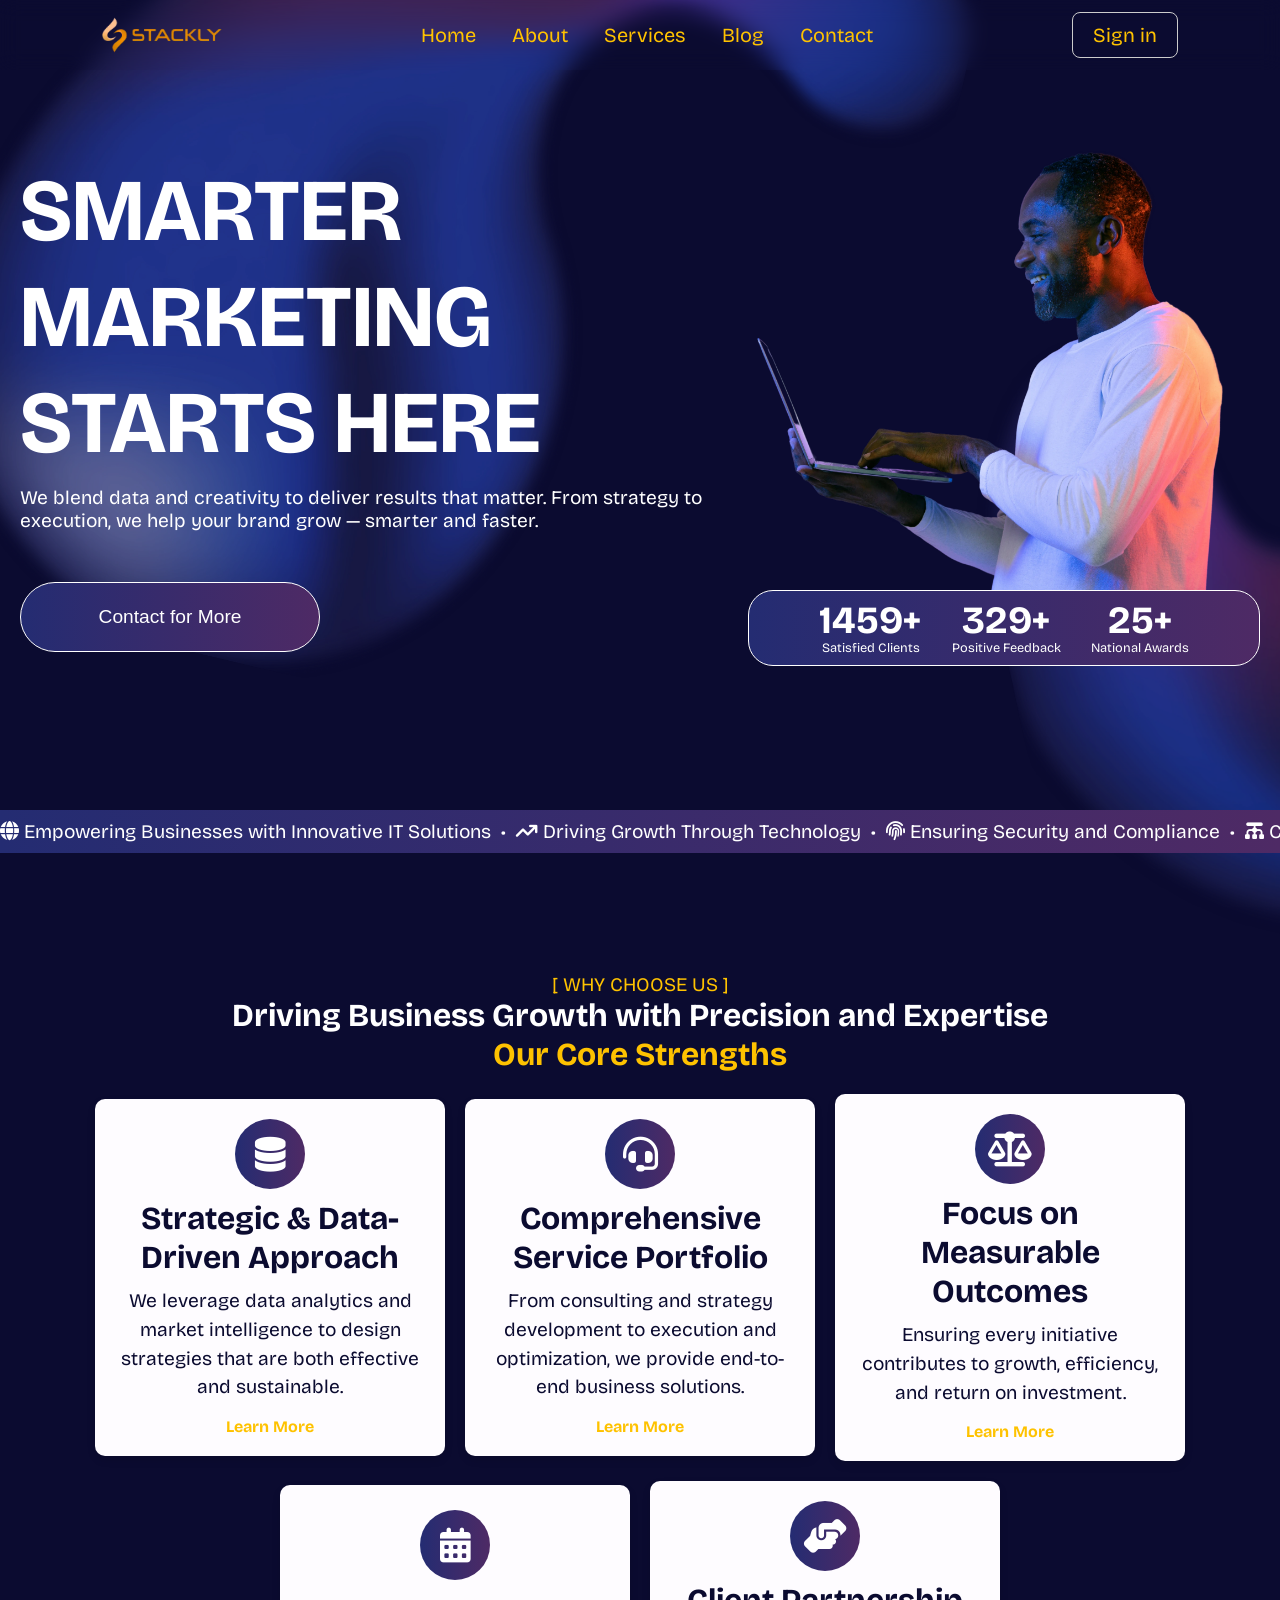
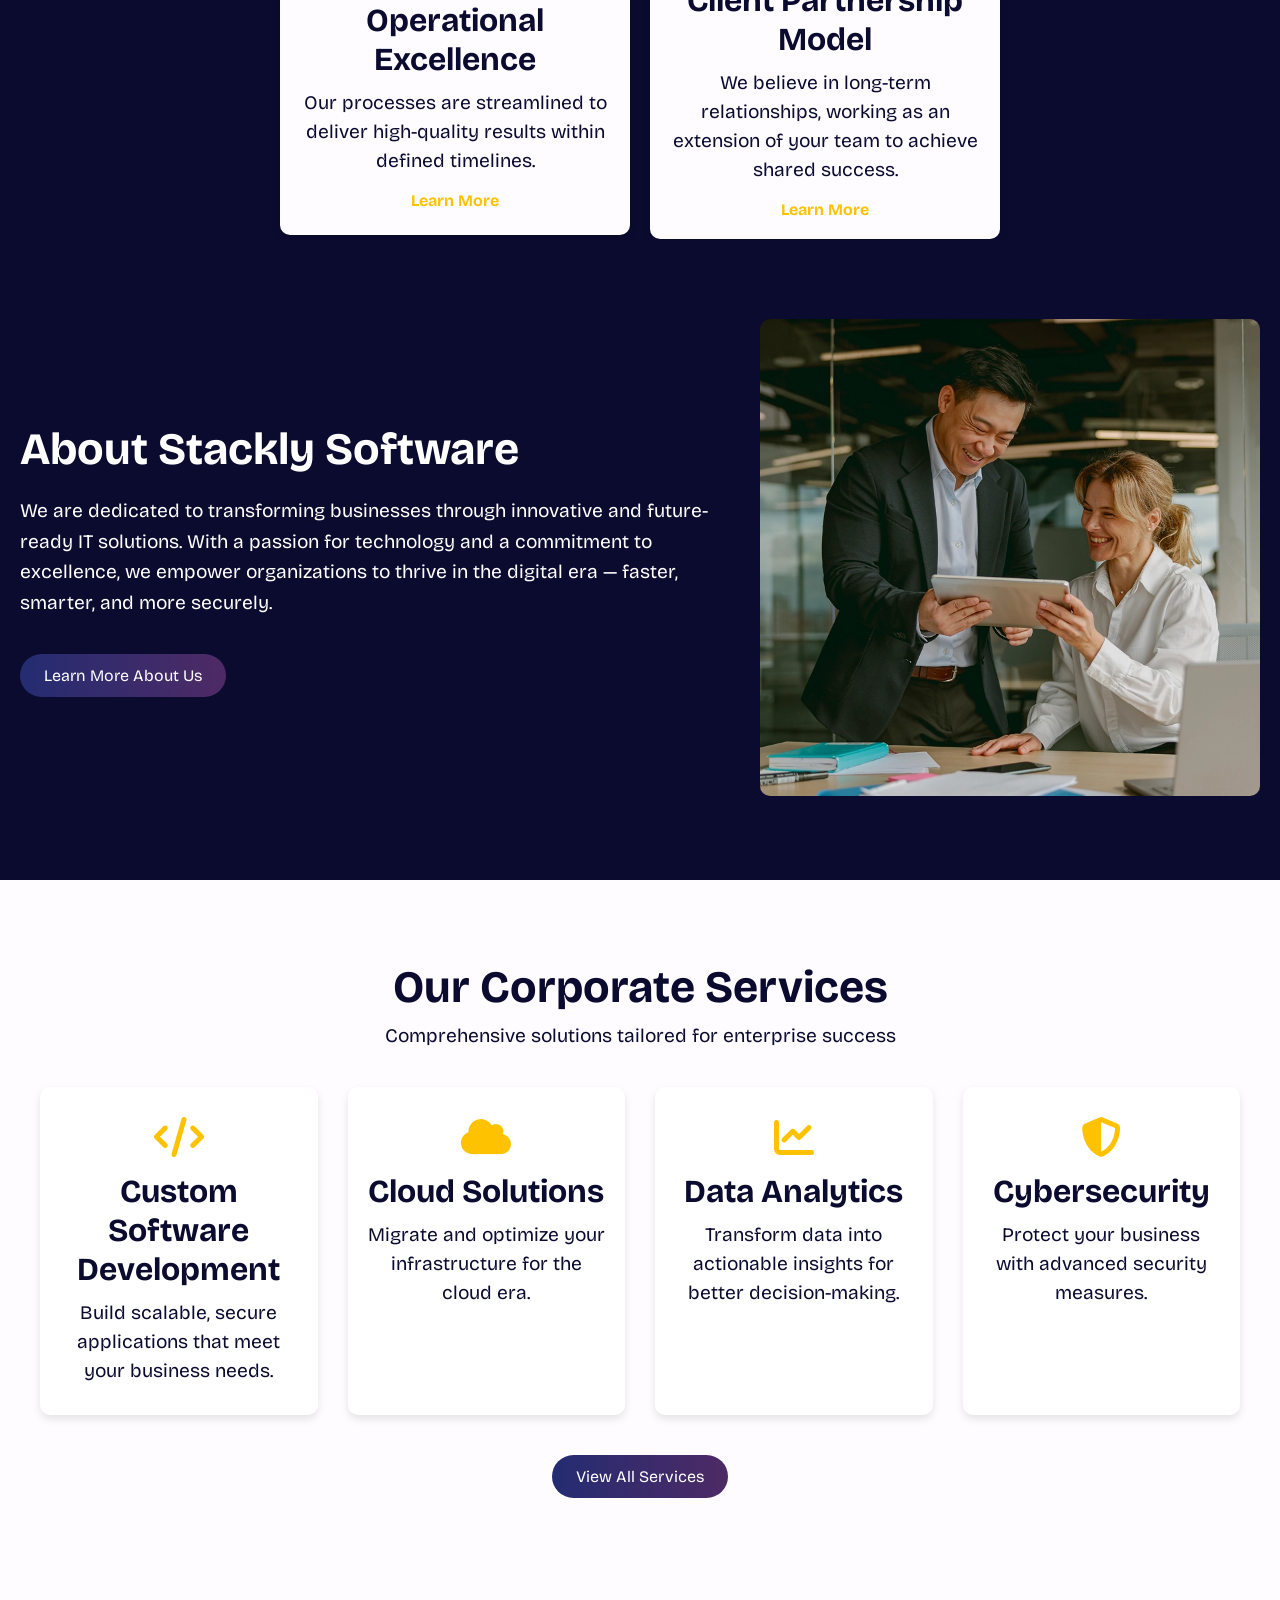
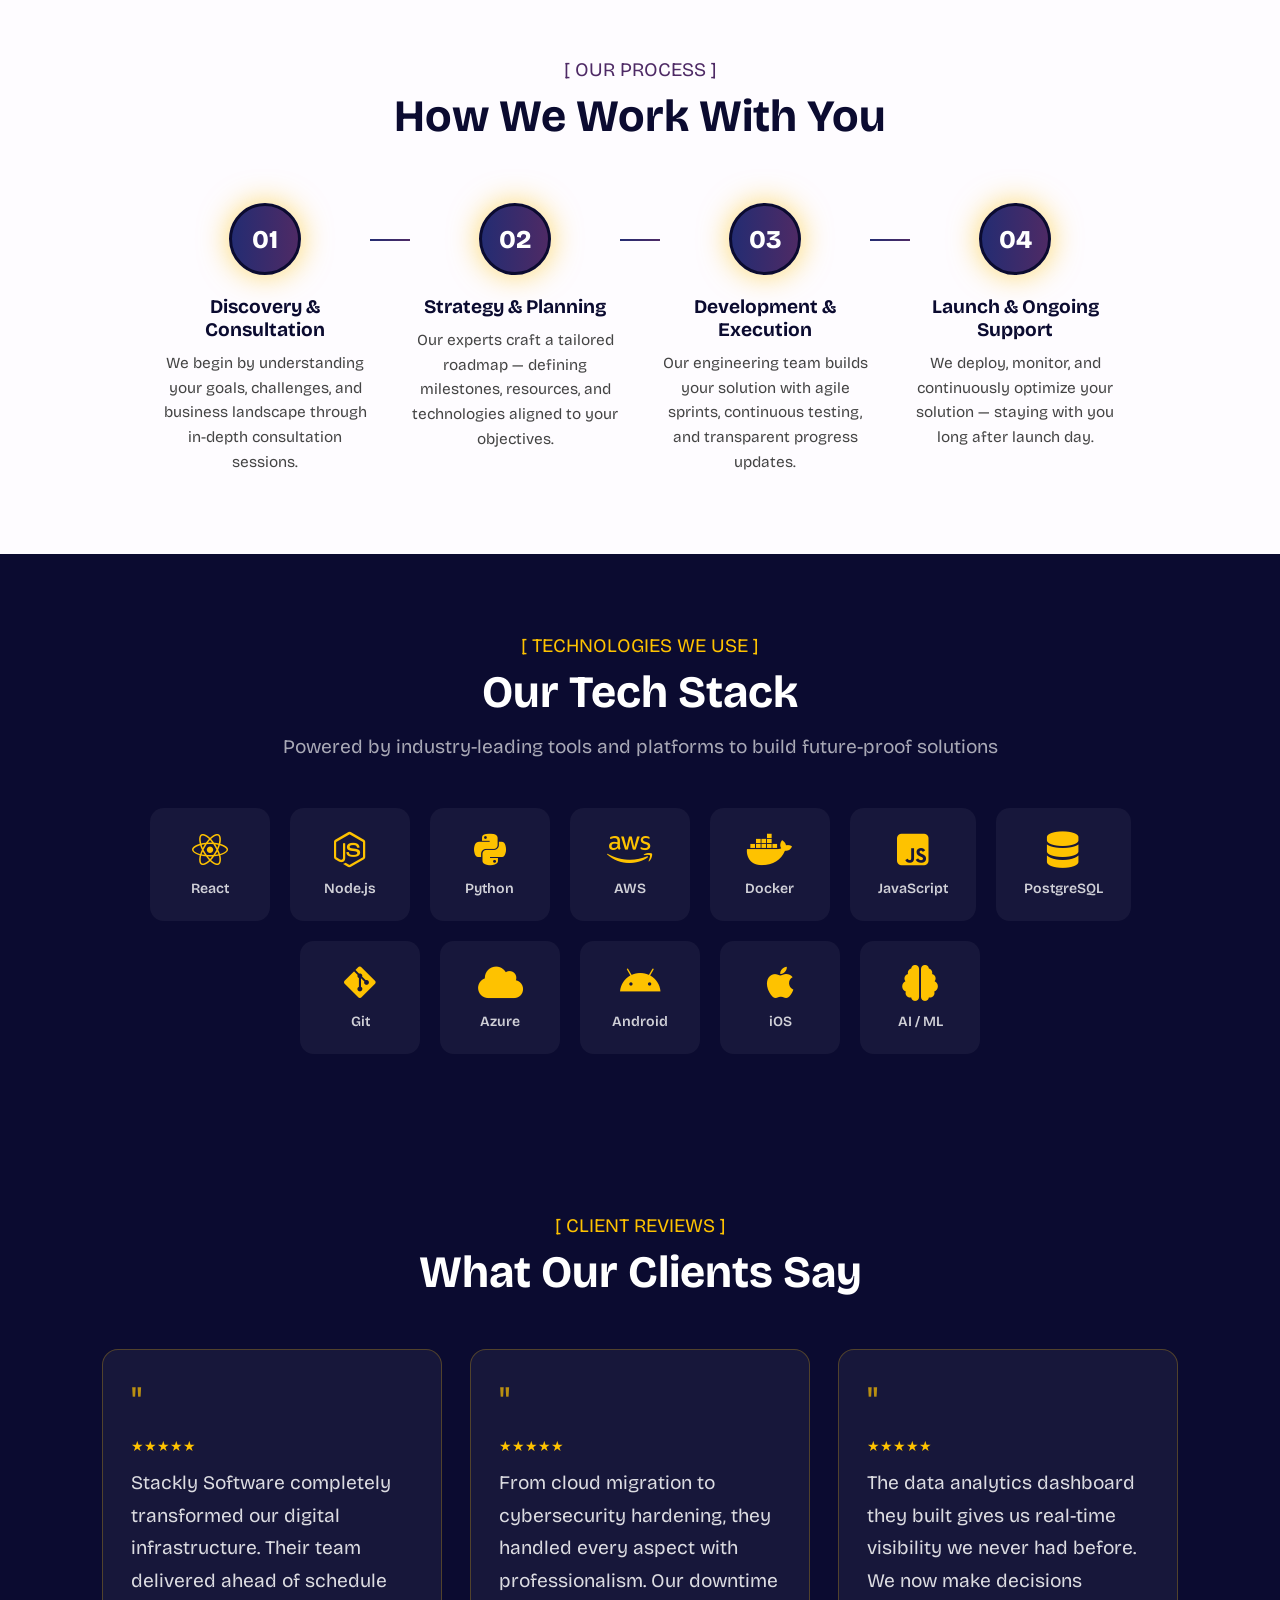
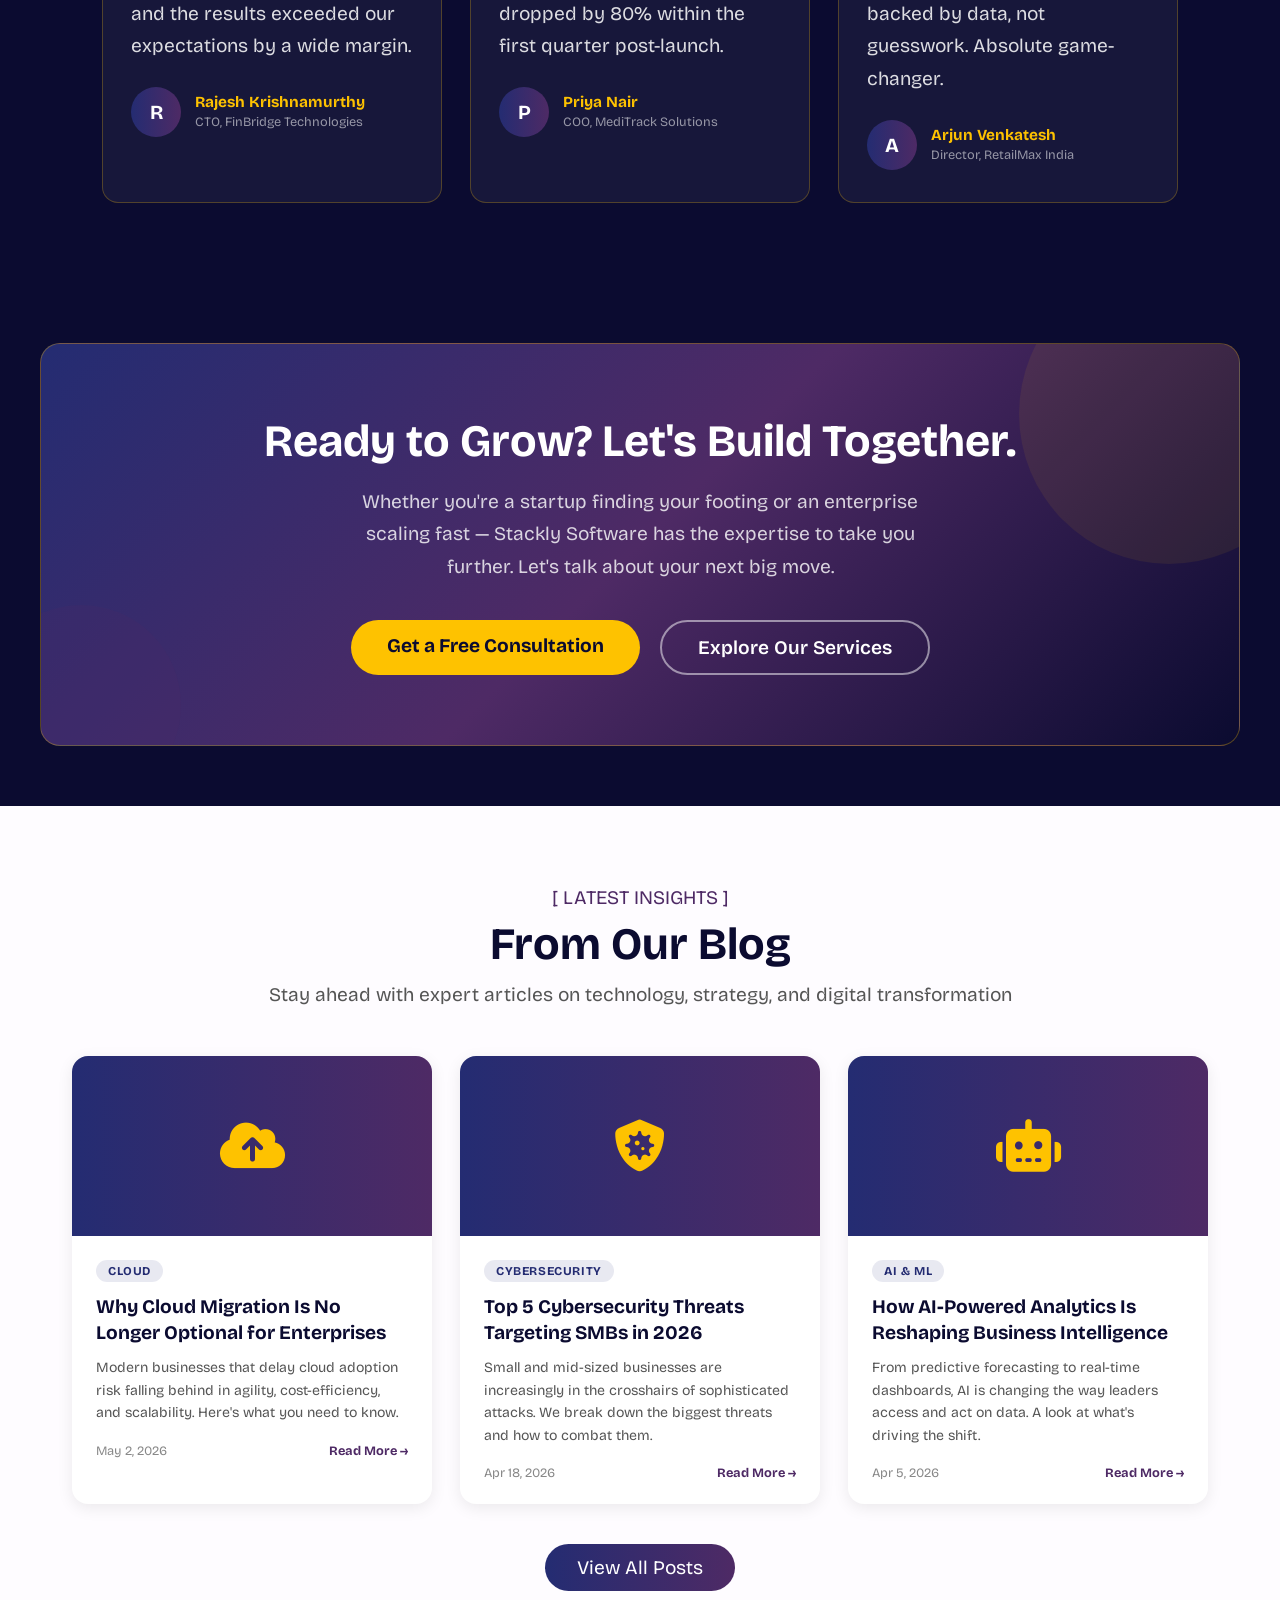
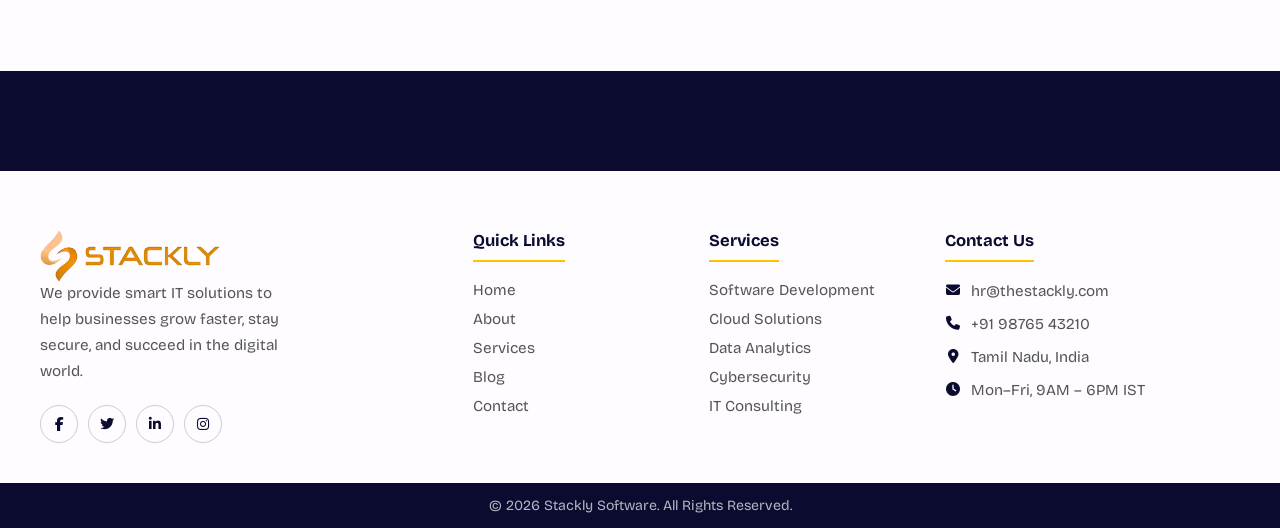
==== commit 162b287e: "animations added" ====
--- a/index.html
+++ b/index.html
@@ -93,14 +93,14 @@
     </div>
 
     <!-- Why Choose Us -->
-    <section class="choose-us animate-fade-in">
+    <section class="choose-us reveal animate-fade-in">
         <div class="title">
             <p>[ WHY CHOOSE US ]</p>
             <h3>Driving Business Growth with Precision and Expertise</h3>
             <h3 class="card-title">Our Core Strengths</h3>
         </div>
         <div class="cards-container">
-            <div class="card">
+            <div class="card reveal">
                 <div class="logo"><span class="fa-solid fa-database"></span></div>
                 <div class="card-text">
                     <h3>Strategic & Data-Driven Approach</h3>
@@ -108,7 +108,7 @@
                     <a href="./Service.html">Learn More</a>
                 </div>
             </div>
-            <div class="card">
+            <div class="card reveal">
                 <div class="logo"><span class="fa-solid fa-headset"></span></div>
                 <div class="card-text">
                     <h3>Comprehensive Service Portfolio</h3>
@@ -116,7 +116,7 @@
                     <a href="./Service.html">Learn More</a>
                 </div>
             </div>
-            <div class="card">
+            <div class="card reveal">
                 <div class="logo"><i class="fa-solid fa-scale-balanced"></i></div>
                 <div class="card-text">
                     <h3>Focus on Measurable Outcomes</h3>
@@ -124,7 +124,7 @@
                     <a href="./Service.html">Learn More</a>
                 </div>
             </div>
-            <div class="card">
+            <div class="card reveal">
                 <div class="logo"><i class="fa-solid fa-calendar-days"></i></div>
                 <div class="card-text">
                     <h3>Operational Excellence</h3>
@@ -132,7 +132,7 @@
                     <a href="./Service.html">Learn More</a>
                 </div>
             </div>
-            <div class="card">
+            <div class="card reveal">
                 <div class="logo"><i class="fa-solid fa-handshake-angle"></i></div>
                 <div class="card-text">
                     <h3>Client Partnership Model</h3>
@@ -144,7 +144,7 @@
     </section>
 
     <!-- About Us -->
-    <section class="about-us animate-fade-in">
+    <section class="about-us reveal animate-fade-in">
         <div class="about-container">
             <div class="about-text animate-slide-left">
                 <h2>About Stackly Software</h2>
@@ -158,7 +158,7 @@
     </section>
 
     <!-- Services Preview -->
-    <section class="services-preview animate-fade-in">
+    <section class="services-preview reveal animate-fade-in">
         <div class="services-container">
             <h2>Our Corporate Services</h2>
             <p>Comprehensive solutions tailored for enterprise success</p>
@@ -189,7 +189,7 @@
     </section>
 
 
-    <section class="how-it-works animate-fade-in">
+    <section class="how-it-works animate-fade-in reveal">
         <p class="section-label">[ OUR PROCESS ]</p>
         <h2>How We Work With You</h2>
         <div class="process-steps">
@@ -217,7 +217,7 @@
     </section>
 
 
-    <section class="tech-stack animate-fade-in">
+    <section class="tech-stack animate-fade-in reveal">
         <p class="section-label">[ TECHNOLOGIES WE USE ]</p>
         <h2>Our Tech Stack</h2>
         <p>Powered by industry-leading tools and platforms to build future-proof solutions</p>
@@ -274,11 +274,11 @@
     </section>
 
 
-    <section class="testimonials animate-fade-in">
+    <section class="testimonials animate-fade-in reveal">
         <p class="section-label">[ CLIENT REVIEWS ]</p>
         <h2>What Our Clients Say</h2>
         <div class="testimonials-grid">
-            <div class="testimonial-card">
+            <div class="testimonial-card reveal">
                 <div class="quote-icon">"</div>
                 <div class="stars">★★★★★</div>
                 <p>Stackly Software completely transformed our digital infrastructure. Their team delivered ahead of schedule and the results exceeded our expectations by a wide margin.</p>
@@ -290,7 +290,7 @@
                     </div>
                 </div>
             </div>
-            <div class="testimonial-card">
+            <div class="testimonial-card reveal">
                 <div class="quote-icon">"</div>
                 <div class="stars">★★★★★</div>
                 <p>From cloud migration to cybersecurity hardening, they handled every aspect with professionalism. Our downtime dropped by 80% within the first quarter post-launch.</p>
@@ -302,7 +302,7 @@
                     </div>
                 </div>
             </div>
-            <div class="testimonial-card">
+            <div class="testimonial-card reveal">
                 <div class="quote-icon">"</div>
                 <div class="stars">★★★★★</div>
                 <p>The data analytics dashboard they built gives us real-time visibility we never had before. We now make decisions backed by data, not guesswork. Absolute game-changer.</p>
@@ -318,7 +318,7 @@
     </section>
 
 
-    <div class="cta-banner animate-fade-in">
+    <div class="cta-banner animate-fade-in reveal">
         <h2>Ready to Grow? Let's Build Together.</h2>
         <p>Whether you're a startup finding your footing or an enterprise scaling fast — Stackly Software has the expertise to take you further. Let's talk about your next big move.</p>
         <div class="cta-banner-btns">
@@ -328,12 +328,12 @@
     </div>
 
   
-    <section class="blog-preview animate-fade-in">
+    <section class="blog-preview animate-fade-in reveal">
         <p class="section-label">[ LATEST INSIGHTS ]</p>
         <h2>From Our Blog</h2>
         <p>Stay ahead with expert articles on technology, strategy, and digital transformation</p>
         <div class="blog-grid">
-            <div class="blog-card">
+            <div class="blog-card reveal">
                 <div class="blog-card-thumb">
                     <i class="fas fa-cloud-upload-alt"></i>
                 </div>
@@ -347,7 +347,7 @@
                     </div>
                 </div>
             </div>
-            <div class="blog-card">
+            <div class="blog-card reveal">
                 <div class="blog-card-thumb">
                     <i class="fas fa-shield-virus"></i>
                 </div>
@@ -361,7 +361,7 @@
                     </div>
                 </div>
             </div>
-            <div class="blog-card">
+            <div class="blog-card reveal">
                 <div class="blog-card-thumb">
                     <i class="fas fa-robot"></i>
                 </div>
@@ -450,5 +450,6 @@
 <div class="footer-bottom">
     <p>&copy; 2026 Stackly Software. All Rights Reserved.</p>
 </div>
+<script src="./Animations.js"></script>
 </body>
 </html>
--- a/Home.css
+++ b/Home.css
@@ -9,6 +9,7 @@
 html{
     scroll-behavior: smooth;
 }
+
     :root {
         --background-color: #0b0b30;
         --secondary-background-color: #FEFCFF;
@@ -60,15 +61,18 @@
     }
 
     .animate-fade-in {
-        animation: fadeInUp 1s ease-out;
+        animation: fadeInUp 1s ease-out both;
+        animation-fill-mode: both;
     }
 
     .animate-slide-left {
-        animation: slideInLeft 1s ease-out;
+        animation: slideInLeft 1s ease-out both;
+        animation-fill-mode: both;
     }
 
     .animate-slide-right {
-        animation: slideInRight 1s ease-out;
+        animation: slideInRight 1s ease-out both;
+        animation-fill-mode: both;
     }
 
     .running-text-container {
@@ -97,6 +101,106 @@
         }
     }
 
+   /* ============================================================
+   Add these styles to the bottom of your Home.css
+   ============================================================ */
+
+
+/* ── SCROLL REVEAL ── */
+.reveal {
+    opacity: 0;
+    transform: translateY(36px);
+    transition: opacity 0.7s ease, transform 0.7s ease;
+}
+.reveal.visible {
+    opacity: 1;
+    transform: translateY(0);
+}
+
+
+/* ── PAGE LOADER ── */
+#page-loader {
+    position: fixed;
+    inset: 0;
+    background: var(--background-color);
+    display: flex;
+    flex-direction: column;
+    align-items: center;
+    justify-content: center;
+    gap: 20px;
+    z-index: 99999;
+    transition: opacity 0.5s ease, visibility 0.5s ease;
+}
+#page-loader.hidden {
+    opacity: 0;
+    visibility: hidden;
+    pointer-events: none;
+}
+.loader-logo {
+    font-size: 3.5rem;
+    font-weight: 800;
+    color: var(--primary-opposite-color);
+    letter-spacing: -2px;
+    animation: fadeInUp 0.5s ease both;
+}
+.loader-bar {
+    width: 200px;
+    height: 3px;
+    background: rgba(255, 255, 255, 0.1);
+    border-radius: 10px;
+    overflow: hidden;
+}
+.loader-fill {
+    height: 100%;
+    width: 0%;
+    background: var(--primary-opposite-color);
+    border-radius: 10px;
+    animation: loadBar 1.5s ease forwards;
+}
+@keyframes loadBar {
+    to { width: 100%; }
+}
+
+
+/* ── HEADER SHRINK ON SCROLL ── */
+header.scrolled {
+    background: rgba(11, 11, 48, 0.95);
+    padding: 6px 10px;
+    box-shadow: 0 2px 20px rgba(0, 0, 0, 0.4);
+    transition: padding 0.3s ease, background 0.3s ease, box-shadow 0.3s ease;
+}
+
+
+/* ── PULSE BUTTON ── */
+@keyframes pulse {
+    0%   { box-shadow: 0 0 0 0   rgba(254, 194, 0, 0.45); }
+    70%  { box-shadow: 0 0 0 14px rgba(254, 194, 0, 0);    }
+    100% { box-shadow: 0 0 0 0   rgba(254, 194, 0, 0);    }
+}
+.hero-btn-container button:hover,
+.about-btn:hover,
+.services-btn:hover,
+.cta-btn-primary:hover {
+    animation: pulse 1.1s infinite;
+}
+
+
+/* ── ICON BOUNCE ON SERVICE CARD HOVER ── */
+@keyframes iconBounce {
+    0%, 100% { transform: translateY(0); }
+    45%       { transform: translateY(-8px); }
+}
+.service-item:hover i {
+    animation: iconBounce 0.55s ease;
+}
+
+
+/* ── ACTIVE NAV LINK ── */
+.navigation nav a.active-nav {
+    background: var(--primary-opposite-color);
+    color: var(--background-color) !important;
+    border-radius: 8px;
+}
     body {
         font-family: "Bricolage Grotesque", sans-serif;
         background: var(--background-color);
@@ -875,7 +979,7 @@
         }
         .tech-item {
             background: rgba(255,255,255,0.05);
-            border: 0 0 30px rgba(254,194,0,0.6);
+            border: rgb(250, 192, 0);
             border-radius: 14px;
             padding: 24px 28px;
             min-width: 120px;
@@ -888,8 +992,8 @@
         }
         .tech-item:hover {
             transform: translateY(-6px);
-            border-color: var(--primary-opposite-color);
-            box-shadow: 0 0 20px rgba(254,194,0,0.15);
+            border: rgb(250, 192, 0);
+            box-shadow: 0 0 30px rgba(254,194,0,0.6);
         }
         .tech-item i {
             font-size: 36px;
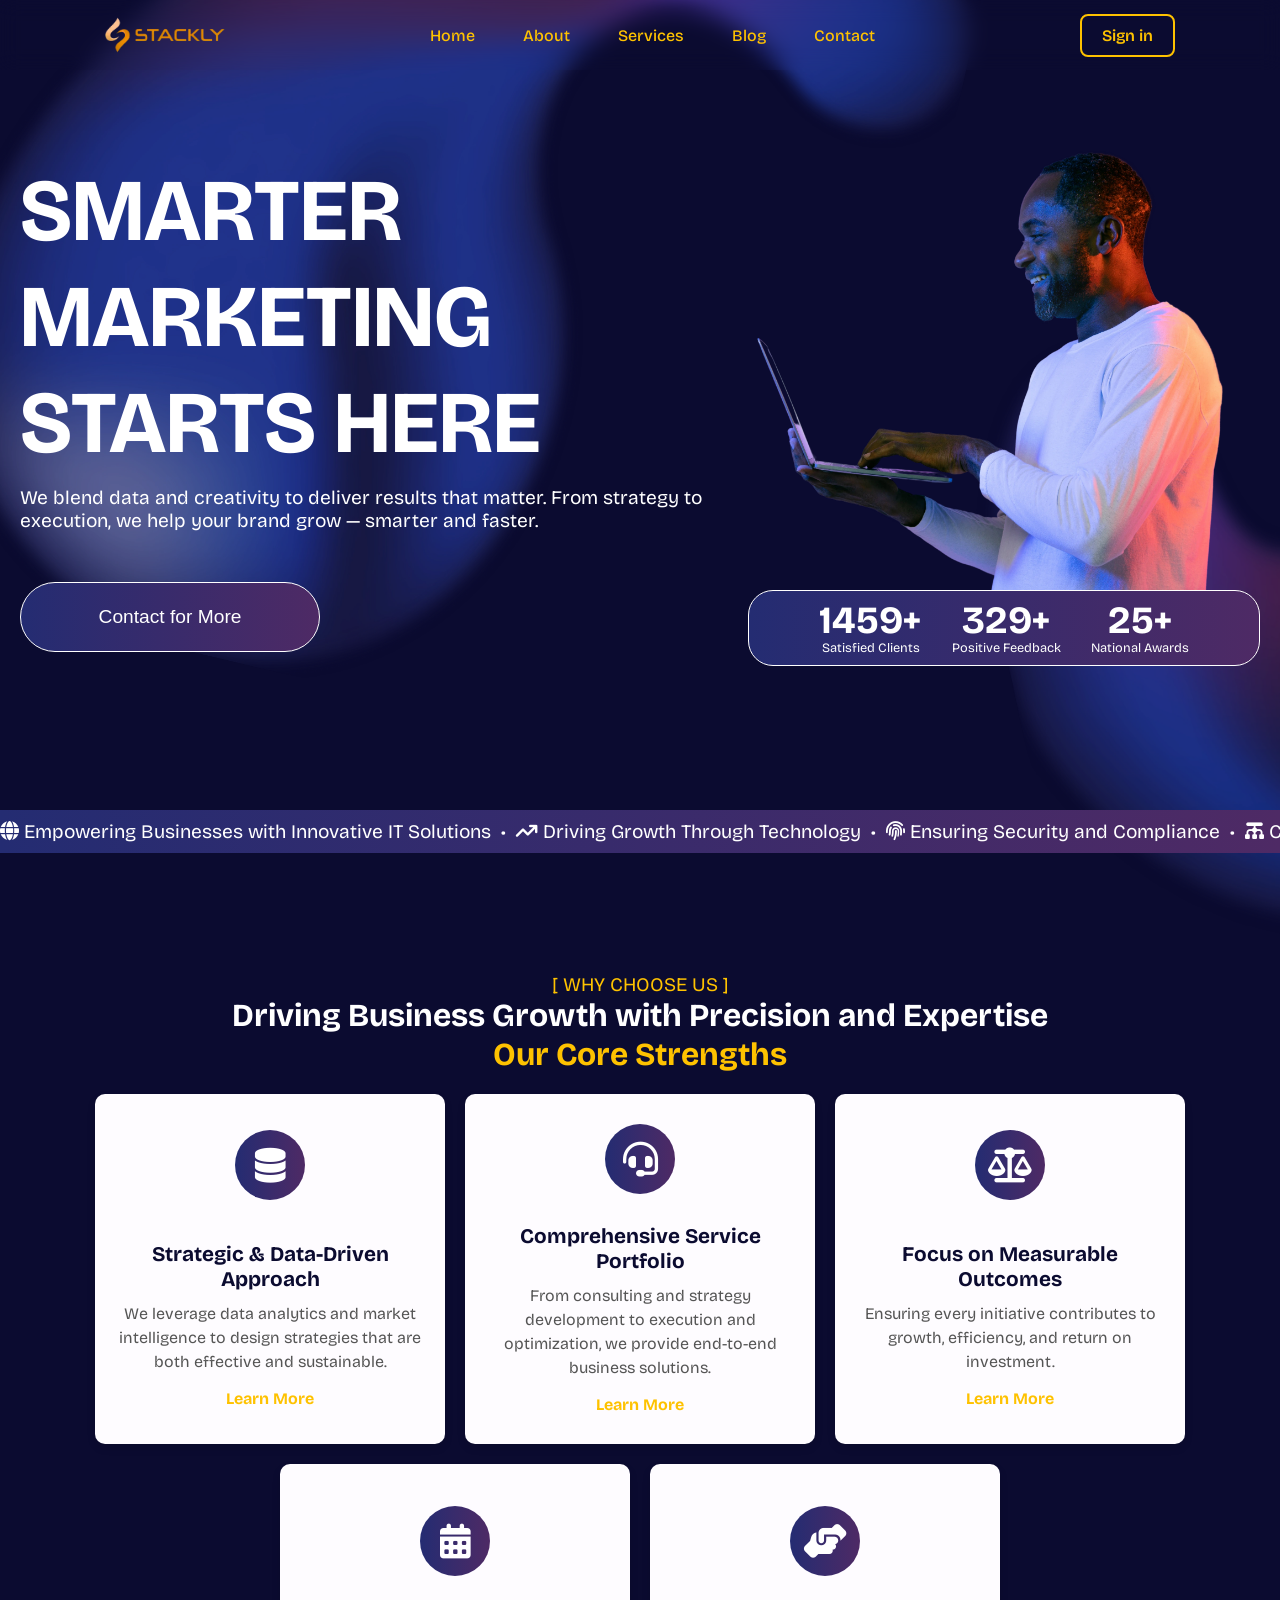
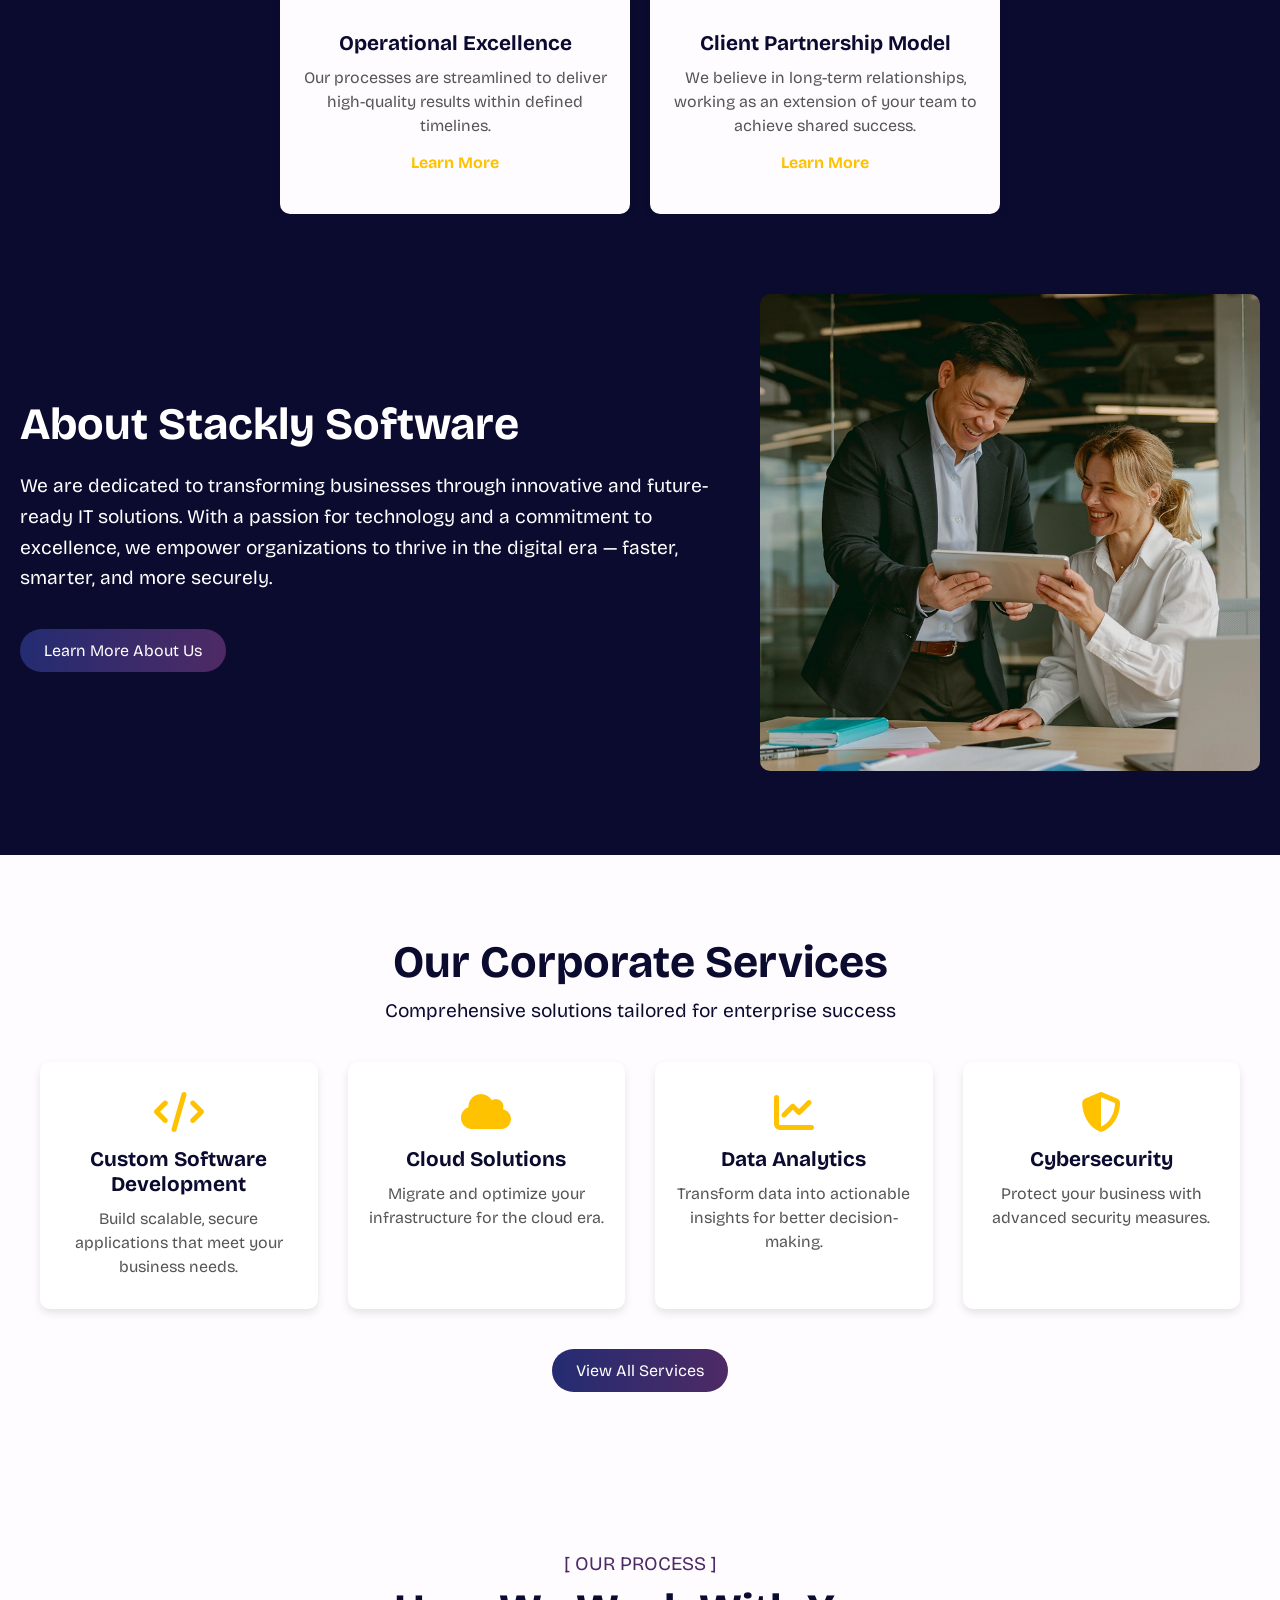
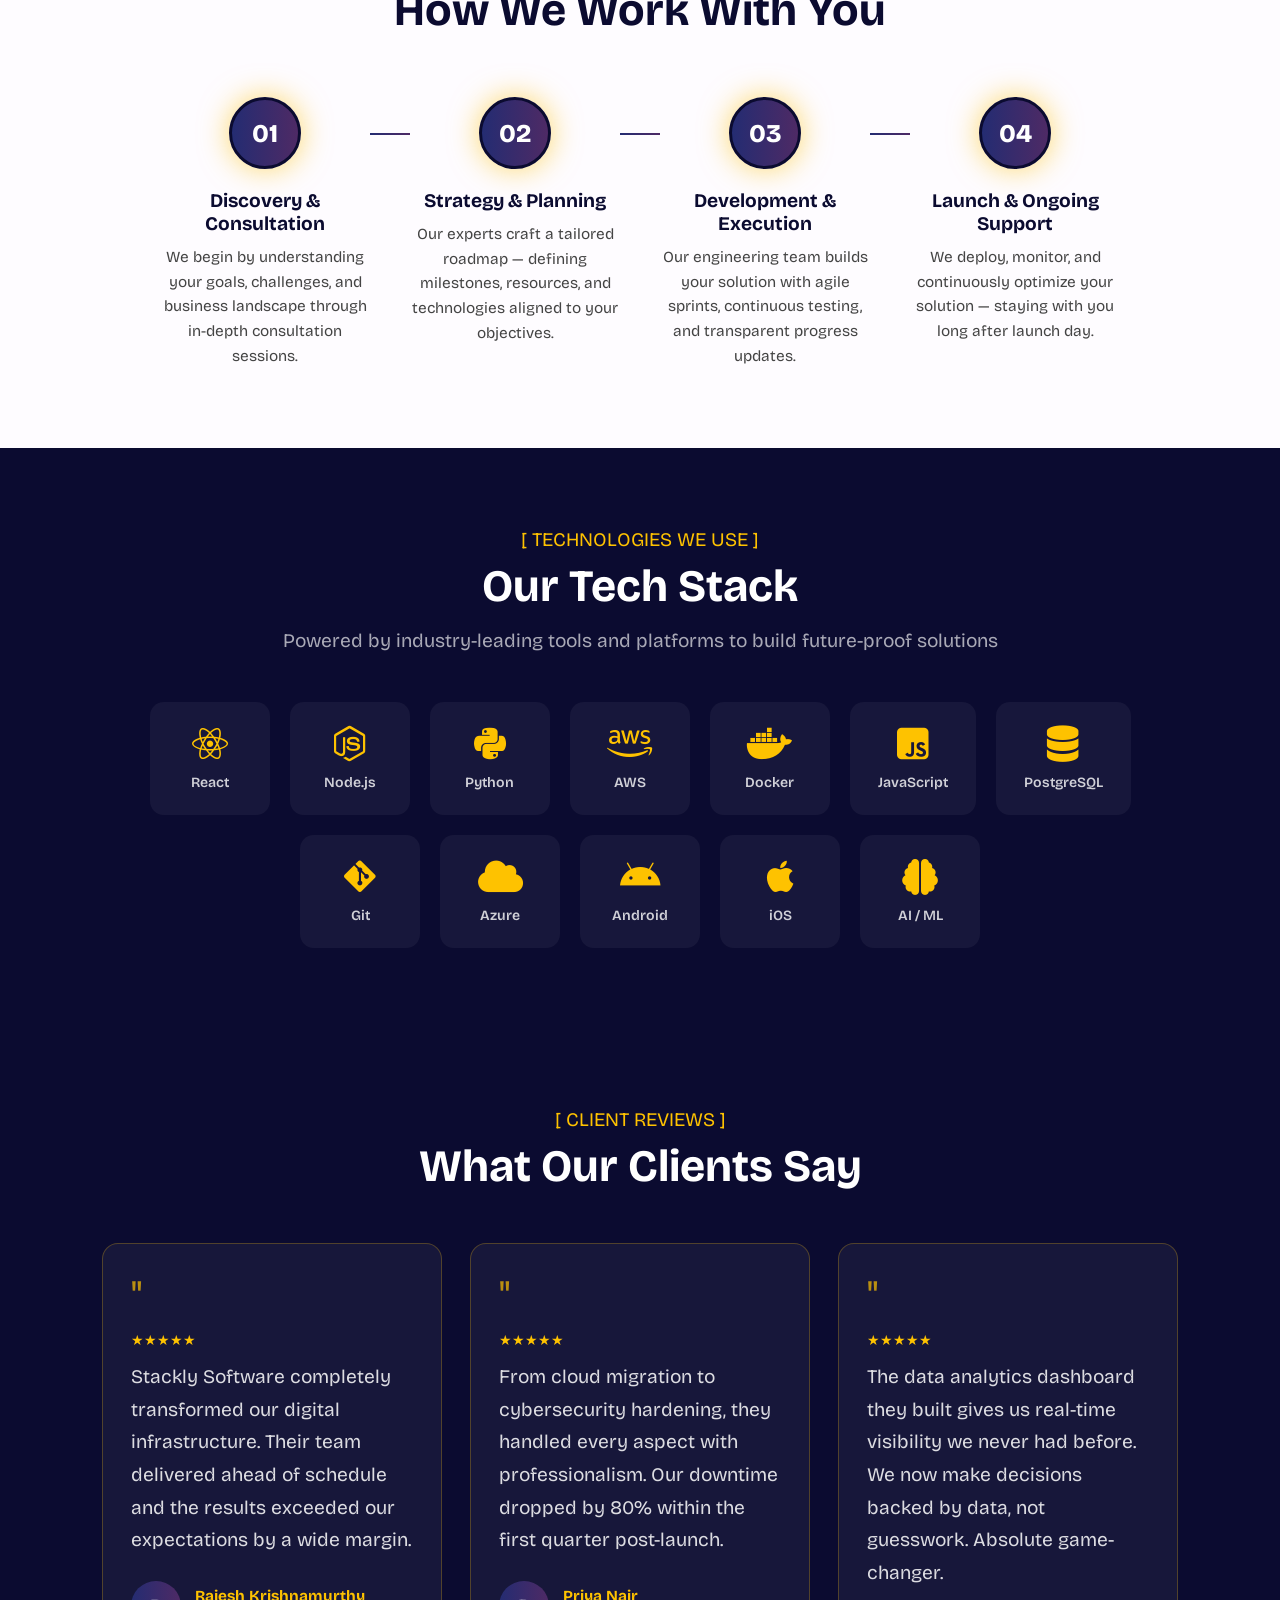
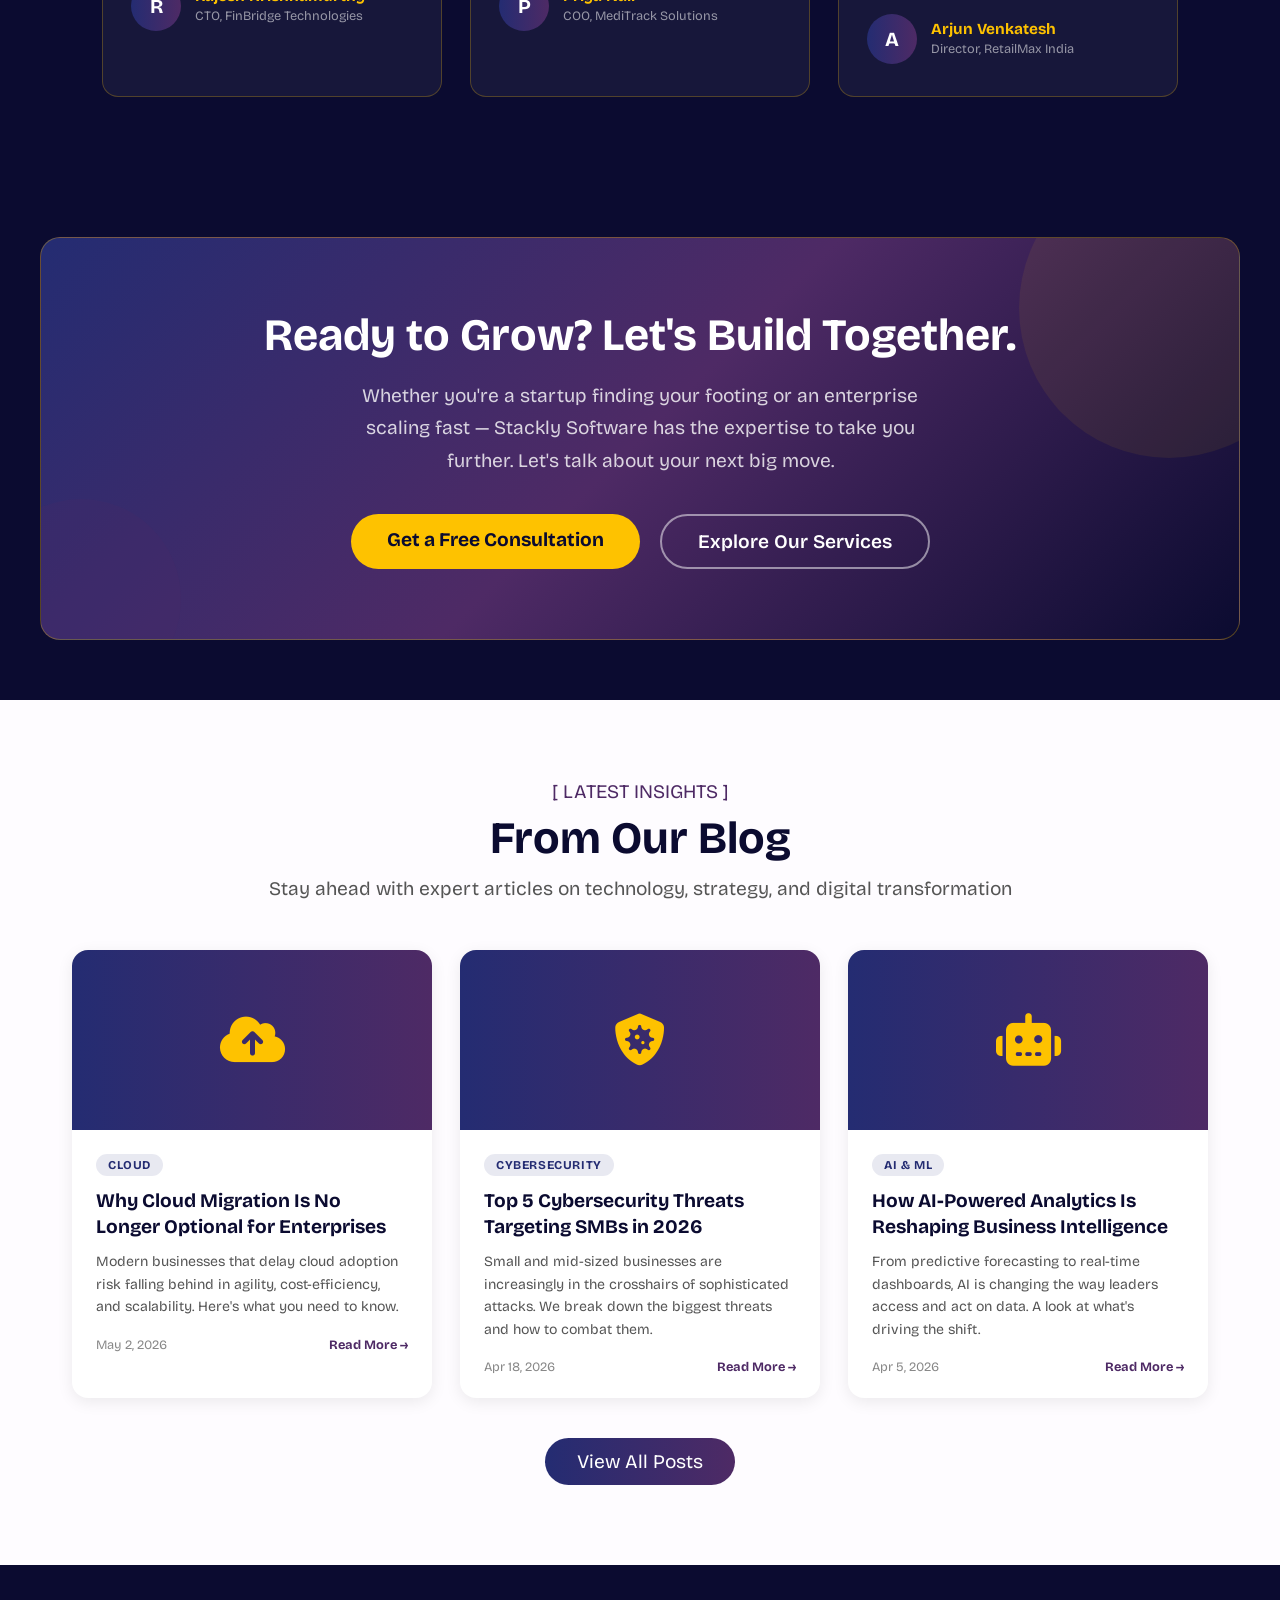
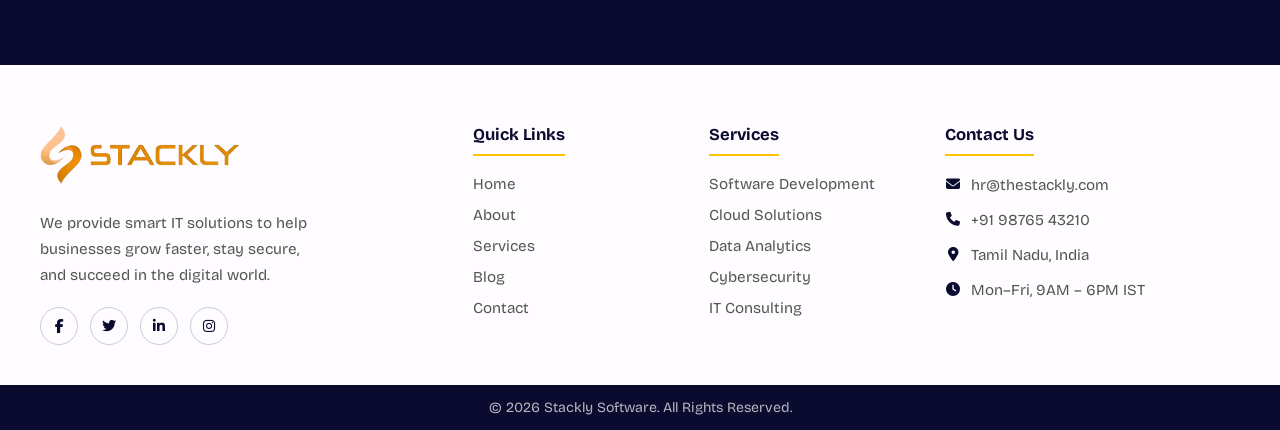
==== commit ff51d576: "feedback completed" ====
--- a/index.html
+++ b/index.html
@@ -31,6 +31,9 @@
                 <a href="./Blog.html">Blog</a>
                 <a href="./Contact.html">Contact</a>
             </nav>
+            <div class="mobile-sign-in">
+                <a href="./signin.html"><button>Sign In</button></a>
+            </div>
         </div>
 
         <div class="right-side" style="display:flex; align-items:center; gap:12px;">
@@ -391,10 +394,10 @@
             </a>
             <p>We provide smart IT solutions to help businesses grow faster, stay secure, and succeed in the digital world.</p>
             <div class="socials">
-                <a href="https://facebook.com" target="_blank" aria-label="Facebook"><i class="fab fa-facebook-f"></i></a>
-                <a href="https://twitter.com" target="_blank" aria-label="Twitter"><i class="fab fa-twitter"></i></a>
-                <a href="https://linkedin.com" target="_blank" aria-label="LinkedIn"><i class="fab fa-linkedin-in"></i></a>
-                <a href="https://instagram.com" target="_blank" aria-label="Instagram"><i class="fab fa-instagram"></i></a>
+                <a href="./404.html" target="_blank" aria-label="Facebook"><i class="fab fa-facebook-f"></i></a>
+                <a href="./404.html" target="_blank" aria-label="Twitter"><i class="fab fa-twitter"></i></a>
+                <a href="./404.html" target="_blank" aria-label="LinkedIn"><i class="fab fa-linkedin-in"></i></a>
+                <a href="./404.html" target="_blank" aria-label="Instagram"><i class="fab fa-instagram"></i></a>
             </div>
         </div>
 
--- a/Home.css
+++ b/Home.css
@@ -236,24 +236,25 @@
 
     .navigation nav {
         display: flex;
-        justify-content: space-between;
+        justify-content: space-evenly;
         align-items: center;
-        gap: 8px;
-    
+        gap: 16px;
+        flex: 1;
     }
 
     .navigation nav a {
         text-decoration: none;
         color:var(--primary-opposite-color);
-        font-size: 20px;
-        padding: 6px 14px;
+        font-size: 16px;
+        padding: 8px 16px;
         border-radius: 8px;
-        transition: 0.6s, color 0.15s;
+        transition: background 0.3s, color 0.3s;
+        font-weight: 500;
     }
 
     .navigation nav a:hover {
-        background: #f3f3f3;
-        color: var(--background-color);
+        background: rgba(254, 194, 0, 0.15);
+        color: white;
     }
 
     #menu-close-btn {
@@ -262,18 +263,19 @@
 
     .sign-in button {
         padding: 10px 20px;
-        border: 1px solid #ccc;
+        border: 2px solid var(--primary-opposite-color);
         border-radius: 8px;
         background: transparent;
         font-family: inherit;
-        font-size: 20px;
+        font-size: 16px;
         cursor: pointer;
         color:var(--primary-opposite-color);
-        transition: 0.6s;
+        transition: background 0.3s, color 0.3s;
+        font-weight: 600;
     }
 
     .sign-in button:hover {
-        background: #f3f3f3;
+        background: var(--primary-opposite-color);
         color: var(--background-color);
     }
 
@@ -289,8 +291,26 @@
     }
 
 
+    #nav-overlay {
+        position: fixed;
+        top: 0;
+        left: 0;
+        width: 100%;
+        height: 100%;
+        background: rgba(0, 0, 0, 0.5);
+        display: none;
+        z-index: 9999;
+        opacity: 0;
+        transition: opacity 0.3s ease;
+    }
+
     #nav-overlay.active {
         display: block;
+        opacity: 1;
+    }
+
+    .mobile-sign-in {
+        display: none;
     }
 
     main {
@@ -417,8 +437,42 @@
 
     /* Tablet portrait */
     @media (max-width: 768px) {
-        .hero-image img {
-            width: clamp(180px, 65vw, 380px);
+        .sign-in {
+            display: none;
+        }
+
+        .mobile-sign-in {
+            display: none;
+            padding: 16px 24px;
+            border-top: 1px solid rgba(254, 194, 0, 0.1);
+        }
+
+        .navigation.open .mobile-sign-in {
+            display: block;
+        }
+
+        .mobile-sign-in a {
+            display: block;
+            text-decoration: none;
+        }
+
+        .mobile-sign-in button {
+            width: 100%;
+            padding: 12px 16px;
+            border: 2px solid var(--primary-opposite-color);
+            border-radius: 8px;
+            background: transparent;
+            font-family: inherit;
+            font-size: 16px;
+            cursor: pointer;
+            color: var(--primary-opposite-color);
+            transition: background 0.3s, color 0.3s;
+            font-weight: 600;
+        }
+
+        .mobile-sign-in button:hover {
+            background: var(--primary-opposite-color);
+            color: var(--background-color);
         }
 
         .hero-btn-container button {
@@ -440,16 +494,17 @@
             position: fixed;
             top: 0;
             right: -100%;
-            width: 260px;
+            width: 100%;
             height: 100vh;
-            background:var(--background-color);
+            background: linear-gradient(135deg, var(--background-color) 0%, #1a1a45 100%);
             flex-direction: column;
-            align-items: flex-start;
-            padding: 20px 20px 32px;
-            gap: 20px;
+            align-items: stretch;
+            padding: 0;
+            gap: 0;
             z-index: 10000;
             color: white;
             transition: right 0.3s cubic-bezier(0.4, 0, 0.2, 1);
+            overflow-y: auto;
         }
 
         .navigation.open {
@@ -461,24 +516,40 @@
             align-self: flex-end;
             background: transparent;
             border: none;
-            font-size: 20px;
+            font-size: 24px;
+            color: var(--primary-opposite-color);
+            cursor: pointer;
+            padding: 16px 20px;
+            margin: 0;
+            transition: color 0.3s;
+        }
+
+        #menu-close-btn:hover {
             color: white;
-            cursor: pointer;
-            padding: 4px 8px;
-            margin-bottom: 24px;
         }
 
         .navigation nav {
             flex-direction: column;
-            gap: 4px;
+            gap: 0;
             width: 100%;
+            flex: 1;
+            padding: 0;
         }
 
         .navigation nav a {
-            font-size: 16px;
-            padding: 10px 12px;
+            font-size: 18px;
+            padding: 16px 24px;
             display: block;
-            color: white    ;
+            color: rgba(255, 255, 255, 0.85);
+            border-bottom: 1px solid rgba(254, 194, 0, 0.1);
+            transition: background 0.3s, color 0.3s, padding-left 0.3s;
+            font-weight: 500;
+        }
+
+        .navigation nav a:hover {
+            background: rgba(254, 194, 0, 0.12);
+            color: var(--primary-opposite-color);
+            padding-left: 32px;
         }
     }
 
@@ -608,7 +679,8 @@
 
     .card:hover {
         transform: translateY(-5px);
-        box-shadow:var(--hover-shadow-secondary);
+        box-shadow: var(--hover-shadow-secondary);
+        background: rgba(254, 252, 255, 0.95);
     }
 
     .card .logo {
@@ -625,16 +697,18 @@
     }
 
     .card-text h3 {
-        font-size: var(--font-size-h3);
+        font-size: clamp(1rem, 2vw, 1.3rem);
         margin-bottom: 10px;
         text-align: center;
+        font-weight: 700;
     }
 
     .card-text p {
-        font-size: var(--font-size-p);
+        font-size: clamp(0.85rem, 1.3vw, 1rem);
         line-height: 1.5;
         text-align: center;
         margin-bottom: 15px;
+        color: #555;
     }
 
     .card-text a {
@@ -750,7 +824,8 @@
 
     .service-item:hover {
         transform: translateY(-5px);
-        box-shadow:var(--hover-shadow-secondary);
+        box-shadow: var(--hover-shadow-secondary);
+        background: rgba(254, 252, 255, 0.98);
     }
 
     .service-item i {
@@ -760,13 +835,15 @@
     }
 
     .service-item h3 {
-        font-size: var(--font-size-h3);
+        font-size: clamp(1rem, 2vw, 1.3rem);
         margin-bottom: 10px;
+        font-weight: 700;
     }
 
     .service-item p {
-        font-size: var(--font-size-p);
+        font-size: clamp(0.85rem, 1.3vw, 1rem);
         line-height: 1.5;
+        color: #555;
     }
 
     .services-btn {
@@ -1219,31 +1296,44 @@
 }
 /* Brand column */
 .footer-brand img {
-    width: clamp(100px, 20vw, 180px);
-    height: 50px;
+    width: clamp(120px, 22vw, 200px);
+    height: auto;
+    max-height: 60px;
     object-fit: cover;
     display: block;
+    margin-bottom: 12px;
 }
 .footer-brand {
     display: flex;
     flex-direction: column;
     align-items: flex-start;
-    gap: 0;
+    gap: 14px;
+}
+
+.footer-brand a {
+    display: inline-block;
+    text-decoration: none;
+}
+
+.footer-brand a:hover img {
+    opacity: 0.8;
+    transition: opacity 0.3s;
 }
 
 .footer-brand p {
     font-size: clamp(0.8rem, 1.2vw, 0.95rem);
     line-height: 1.7;
     color: #555;
-    margin-bottom: 20px;
-    max-width: 260px;
+    margin: 0;
+    max-width: 280px;
 }
 
 /* Socials */
 .socials {
     display: flex;
-    gap: 10px;
+    gap: 12px;
     flex-wrap: wrap;
+    margin-top: 4px;
 }
 
 .socials a {
@@ -1272,7 +1362,7 @@
     font-size: clamp(0.9rem, 1.3vw, 1.05rem);
     font-weight: 700;
     color: var(--background-color);
-    margin-bottom: 18px;
+    margin: 0 0 18px 0;
     padding-bottom: 10px;
     border-bottom: 2px solid var(--primary-opposite-color);
     display: inline-block;
@@ -1285,7 +1375,7 @@
 }
 
 .footer-col ul li {
-    margin-bottom: 10px;
+    margin-bottom: 12px;
 }
 
 .footer-col ul li a {
@@ -1355,18 +1445,25 @@
         gap: 36px;
     }
     .footer-brand {
-        grid-column: 1 / -1;       /* brand spans full width */
+        grid-column: 1 / -1;
         display: flex;
         flex-direction: row;
         align-items: flex-start;
-        flex-wrap: wrap;
+        flex-wrap: nowrap;
         gap: 24px;
     }
     .footer-brand img {
-        width: clamp(100px, 20%, 150px);
+        width: clamp(100px, 18vw, 140px);
+        max-height: 60px;
+        flex-shrink: 0;
     }
     .footer-brand p {
         max-width: 400px;
+    }
+    .footer-brand a {
+        display: flex;
+        align-items: center;
+        flex-shrink: 0;
     }
 }
 
@@ -1392,24 +1489,40 @@
 
 /* Mobile: single column stack */
 @media (max-width: 540px) {
+    .footer {
+        padding: 40px 16px 30px;
+    }
     .footer-container {
         grid-template-columns: 1fr;
-        gap: 28px;
+        gap: 32px;
     }
     .footer-brand {
         grid-column: auto;
+        flex-direction: column;
+        align-items: center;
         text-align: center;
-        align-items: center;
+    }
+    .footer-brand img {
+        width: clamp(120px, 30vw, 160px);
+        max-height: 60px;
+        margin-bottom: 8px;
+    }
+    .footer-brand a {
+        display: flex;
+        justify-content: center;
     }
     .footer-brand p {
         text-align: center;
+        max-width: 100%;
     }
     .socials {
         justify-content: center;
+        margin-top: 8px;
     }
     .footer-col h4 {
         display: block;
         text-align: left;
+        margin: 0 0 14px 0;
     }
 }
     /* Media Queries for new sections */
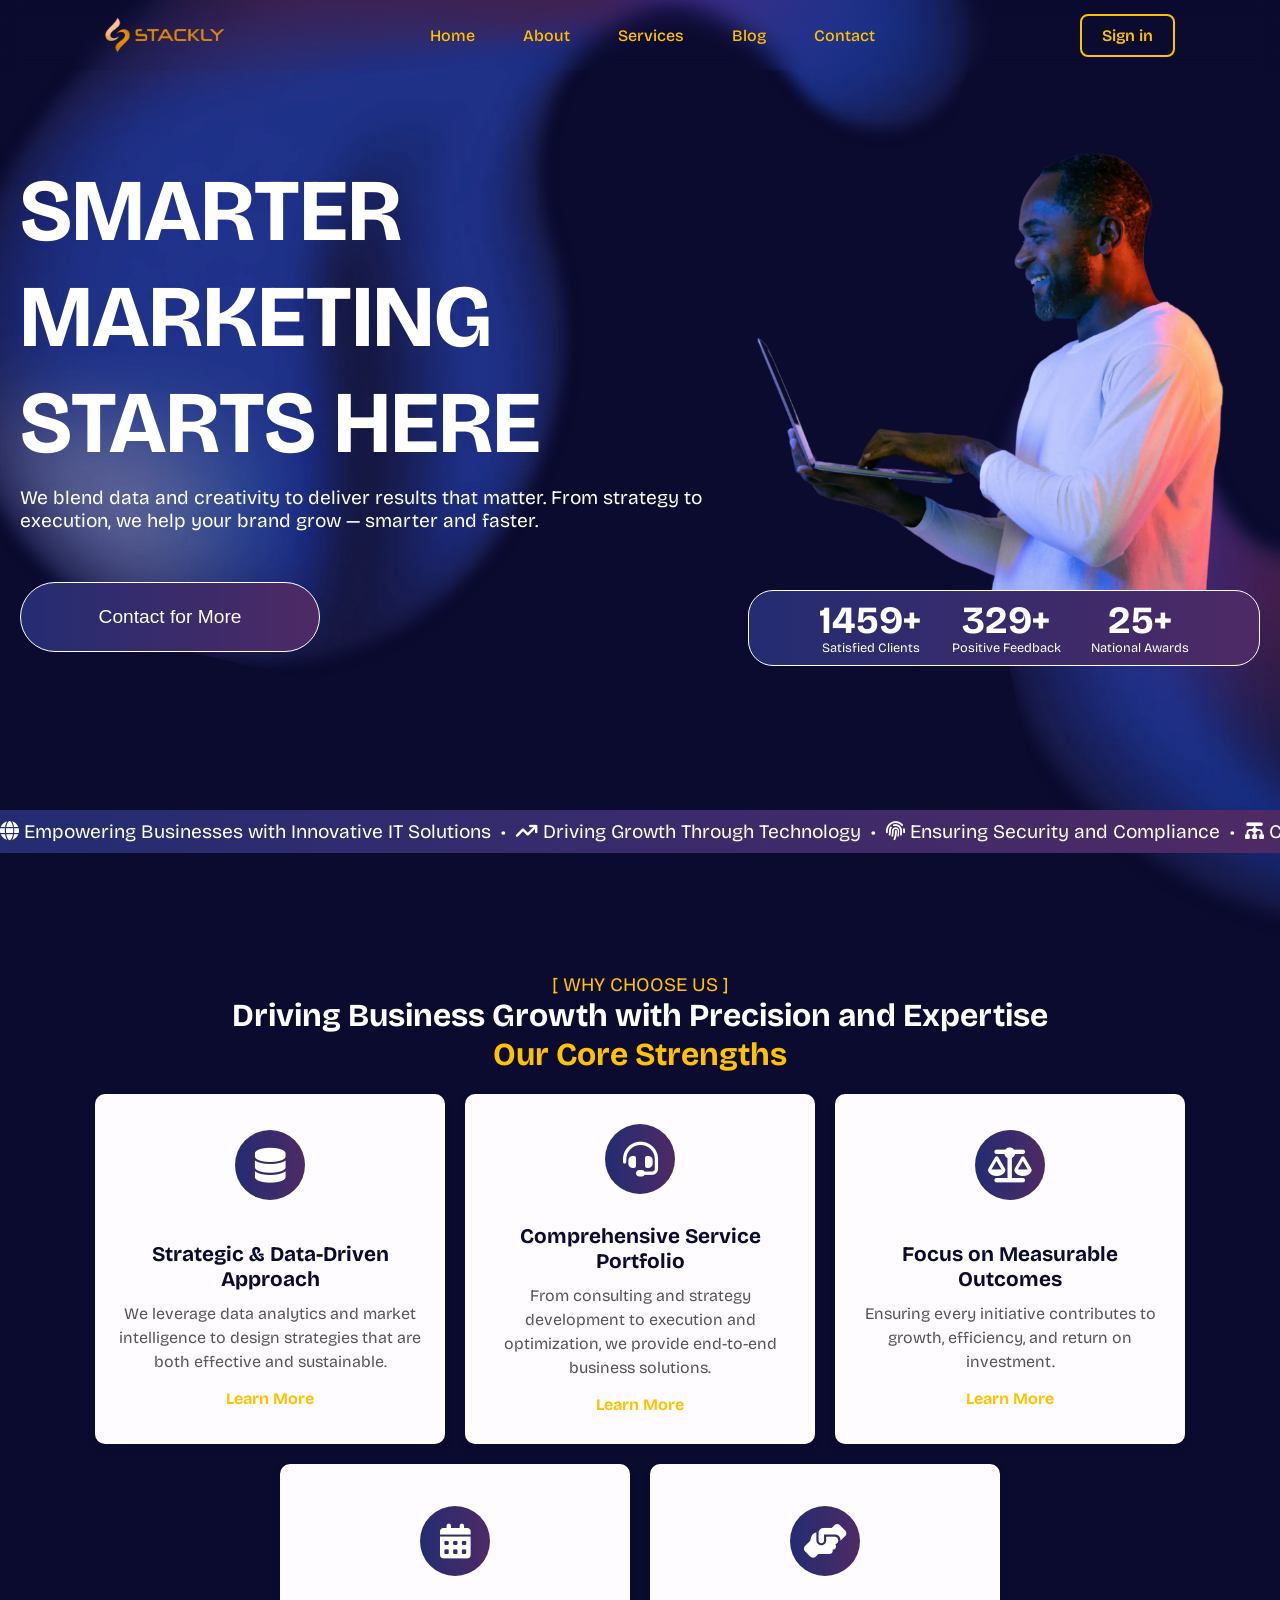
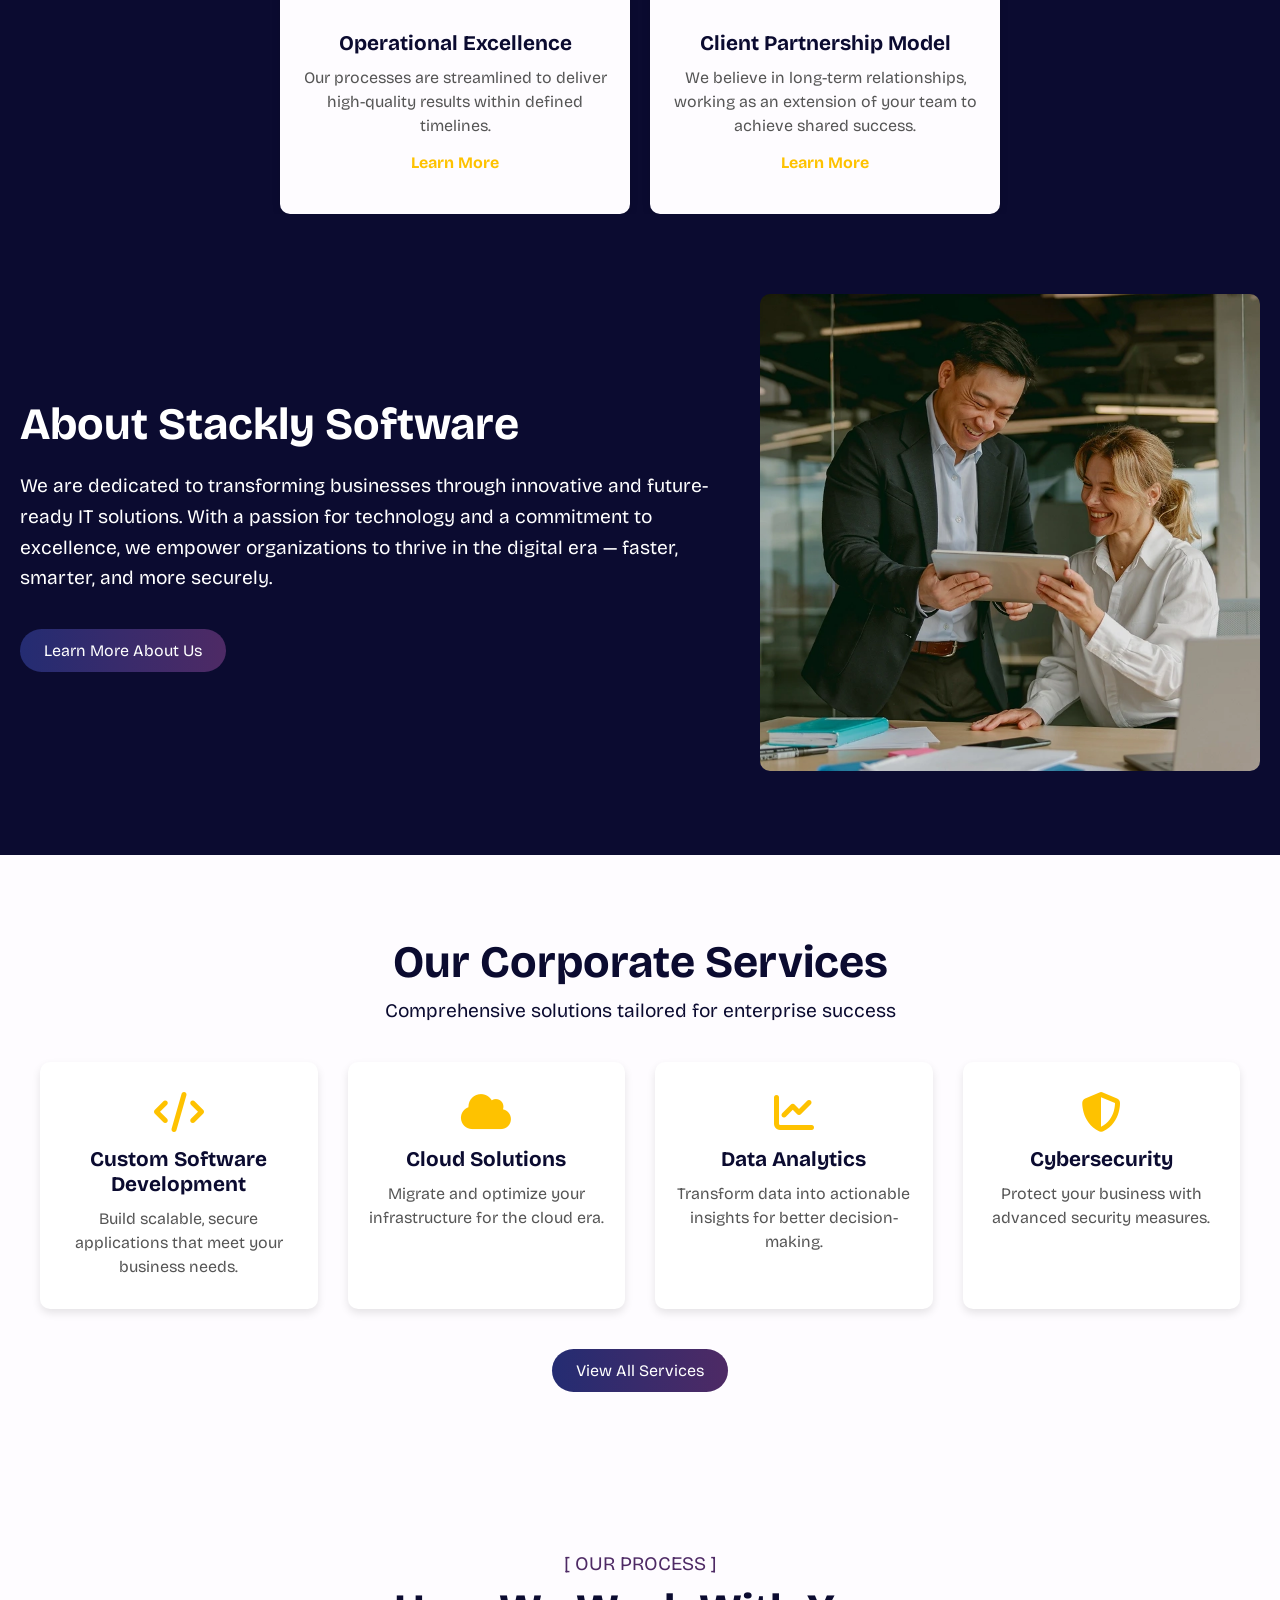
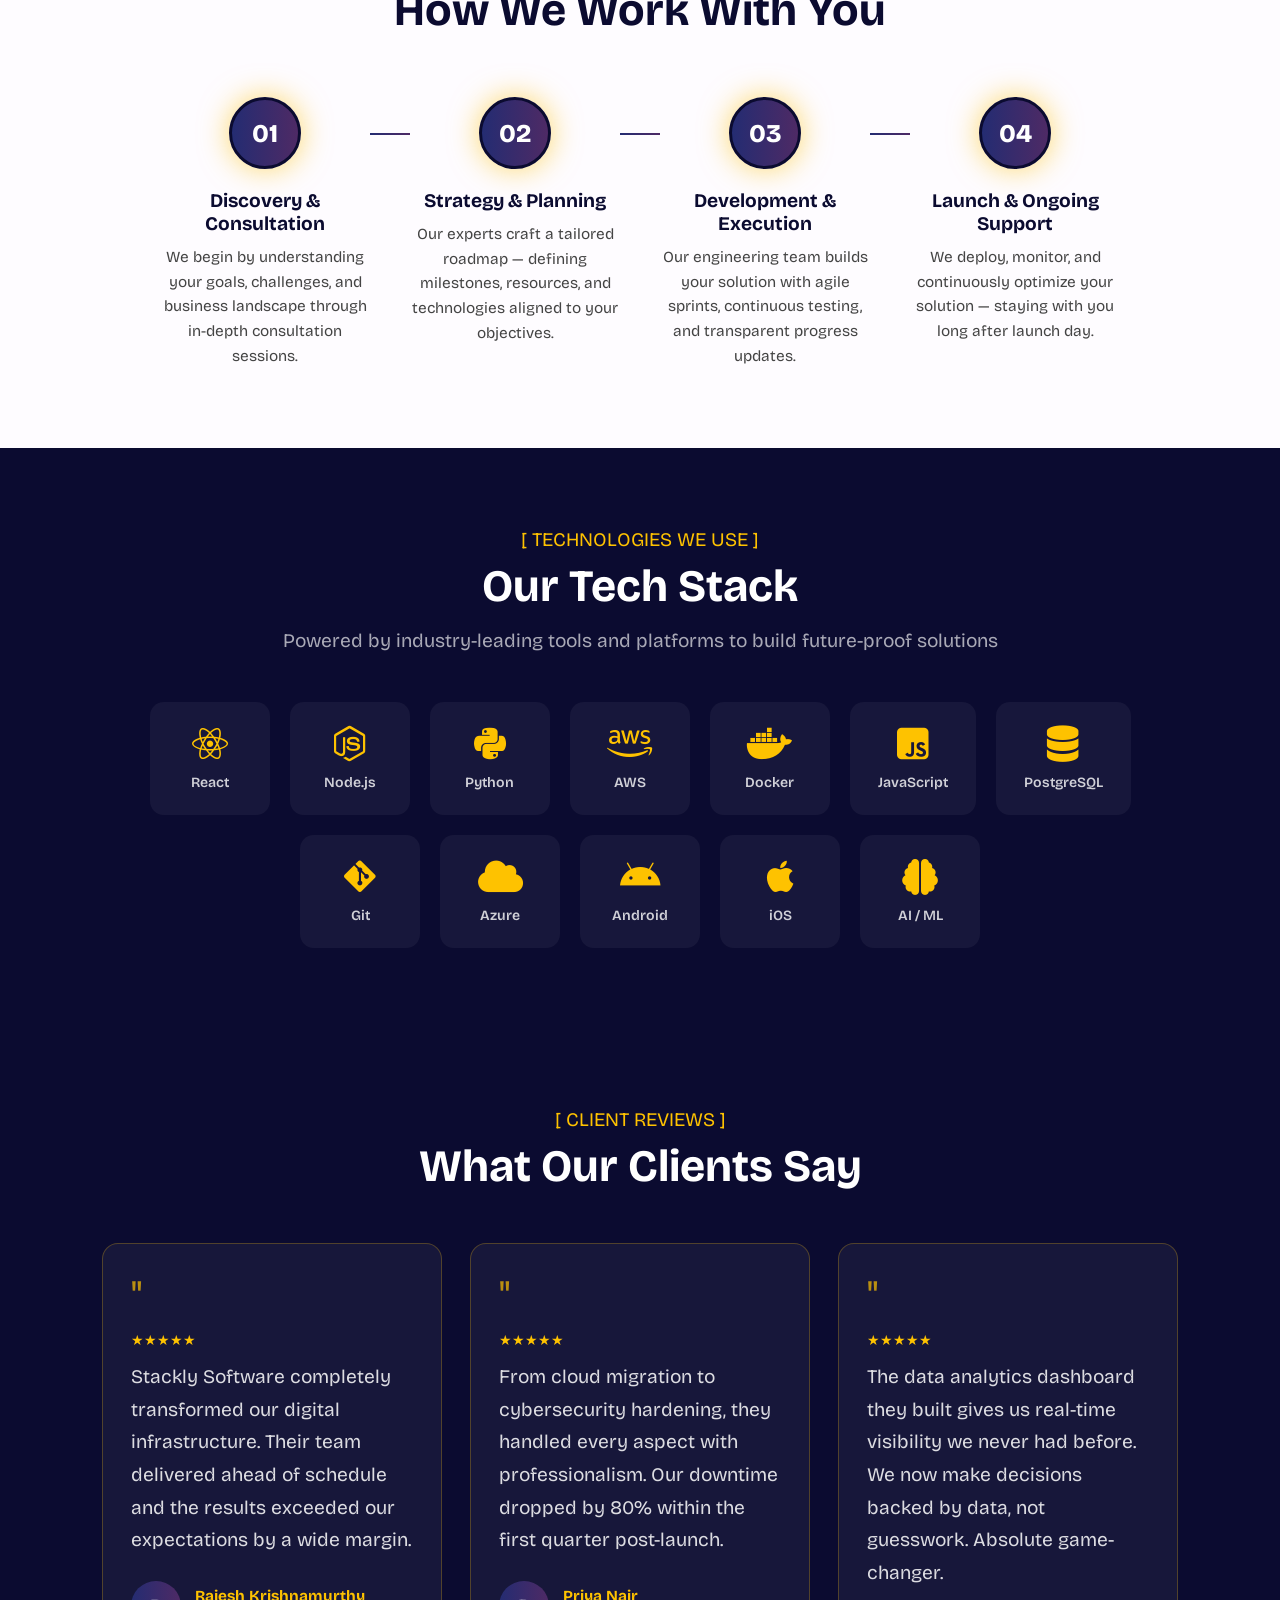
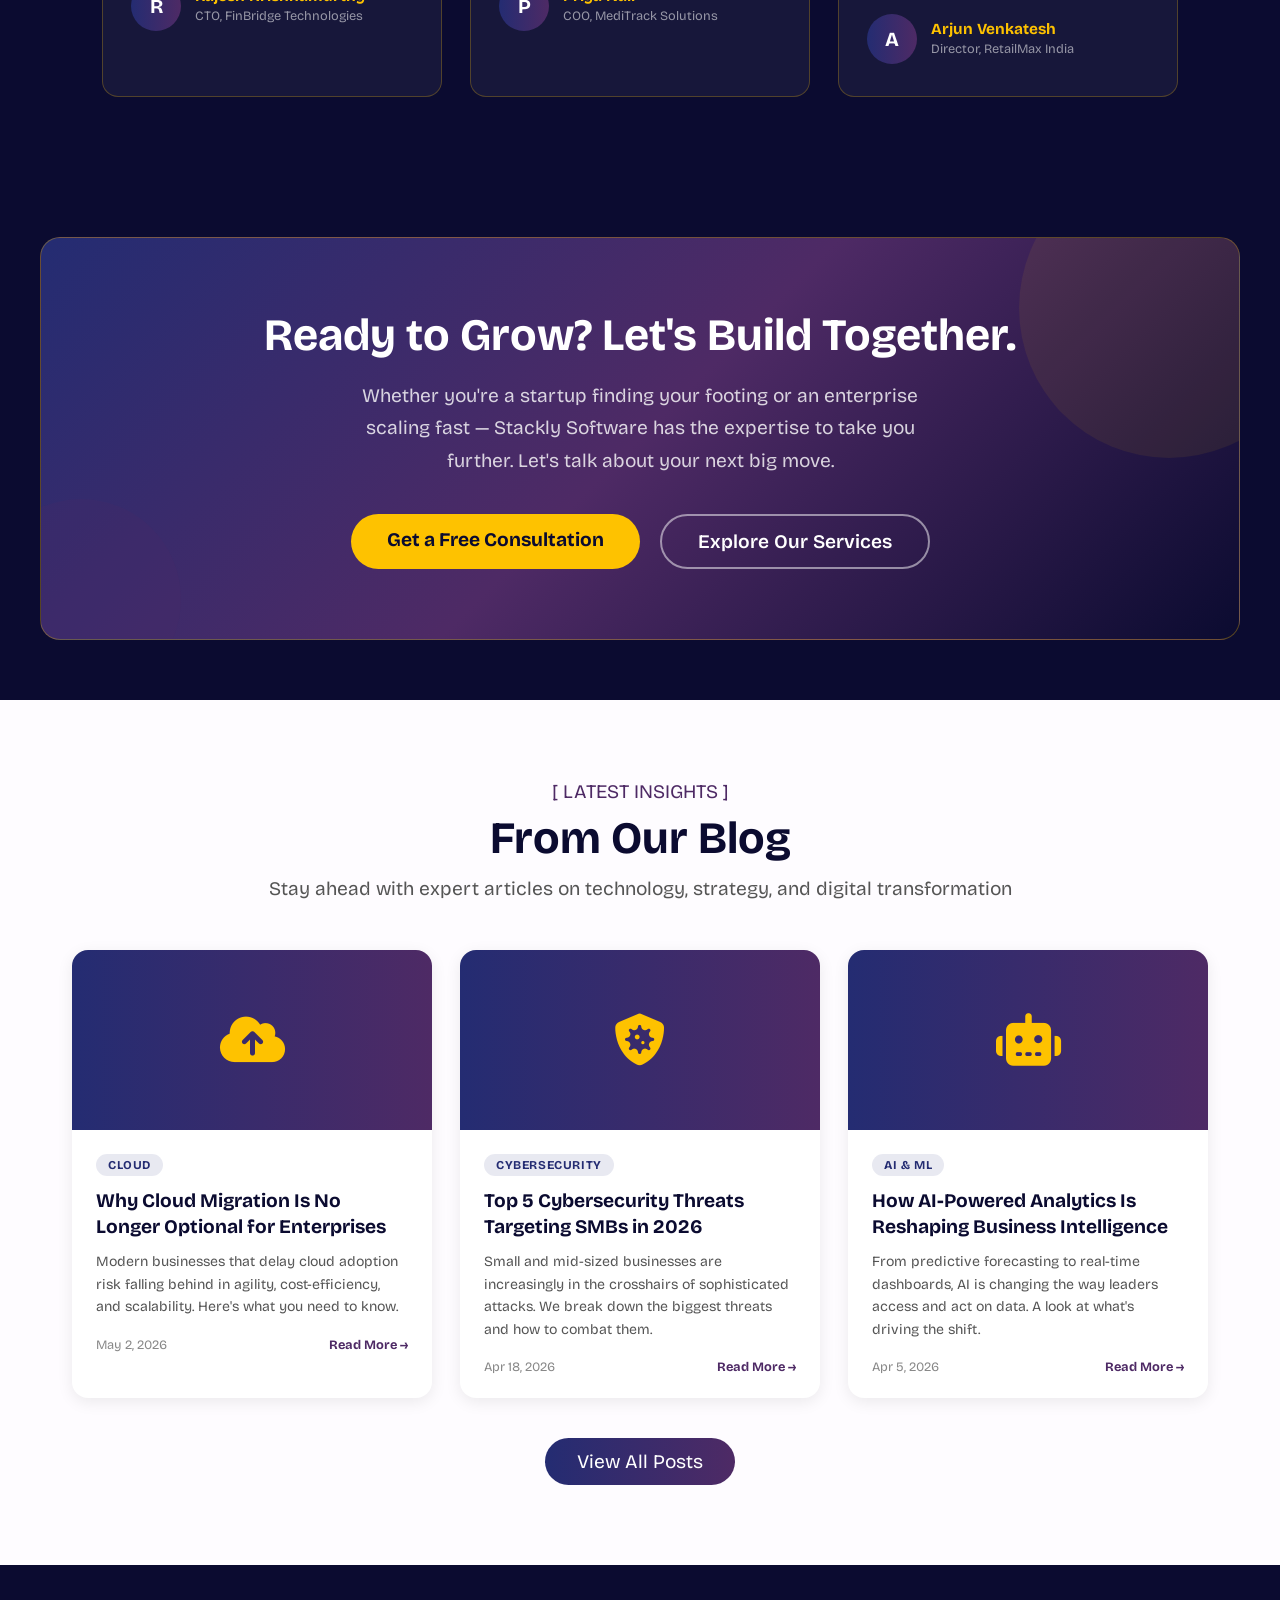
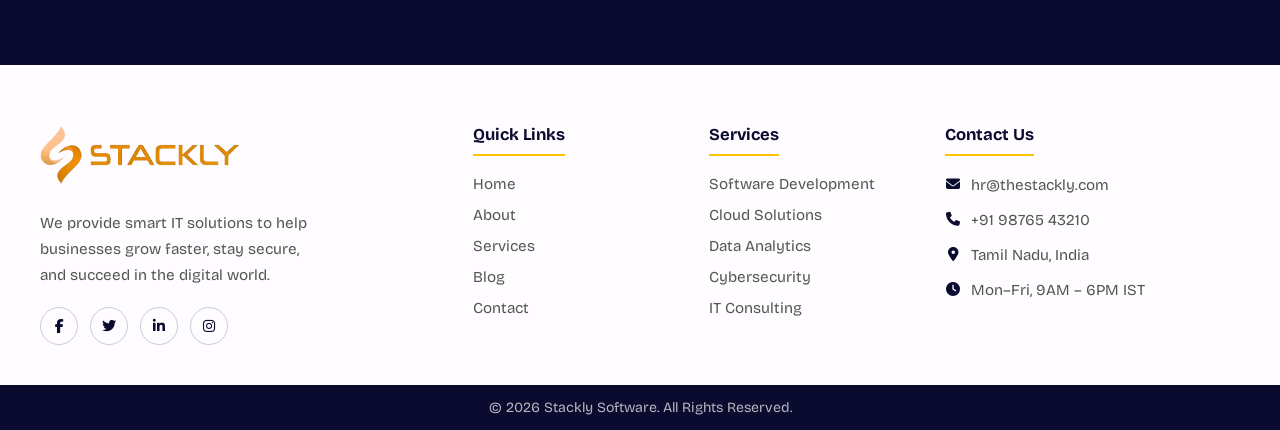
==== commit 3381e408: "final commit" ====
--- a/index.html
+++ b/index.html
@@ -63,7 +63,7 @@
             </div>
             <div class="hero-right animate-slide-right">
                 <div class="hero-image">
-                    <img src="./Assets/person image.webp" alt="Person image">
+                    <img src="./Assets/person image-100kb.webp" alt="Person image">
                 </div>
                 <div class="hero-buttom">
                     <div class="hero-achieve">
@@ -155,7 +155,7 @@
                 <a href="./About.html" class="about-btn">Learn More About Us</a>
             </div>
             <div class="about-image animate-slide-right">
-                <img src="./Assets/h8-about.webp" alt="About Us Image">
+                <img src="./Assets/h8-about-100kb.webp" alt="About Us Image">
             </div>
         </div>
     </section>
--- a/Home.css
+++ b/Home.css
@@ -205,7 +205,7 @@
         font-family: "Bricolage Grotesque", sans-serif;
         background: var(--background-color);
         color: white;
-        background-image: url('./Assets/left image.webp'), url('./Assets/right image.webp');
+        background-image: url('./Assets/left\ image-100kb.webp'), url('./Assets/right\ image-100kb.webp');
         background-repeat: no-repeat, no-repeat;
         background-size: 1100px 1100px, 1100px 1100px;
         background-position: -100px -300px, 900px -100px;
@@ -297,17 +297,13 @@
         left: 0;
         width: 100%;
         height: 100%;
-        background: rgba(0, 0, 0, 0.5);
         display: none;
         z-index: 9999;
         opacity: 0;
         transition: opacity 0.3s ease;
     }
 
-    #nav-overlay.active {
-        display: block;
-        opacity: 1;
-    }
+ 
 
     .mobile-sign-in {
         display: none;
@@ -500,7 +496,7 @@
             flex-direction: column;
             align-items: stretch;
             padding: 0;
-            gap: 0;
+            gap: 10px;
             z-index: 10000;
             color: white;
             transition: right 0.3s cubic-bezier(0.4, 0, 0.2, 1);
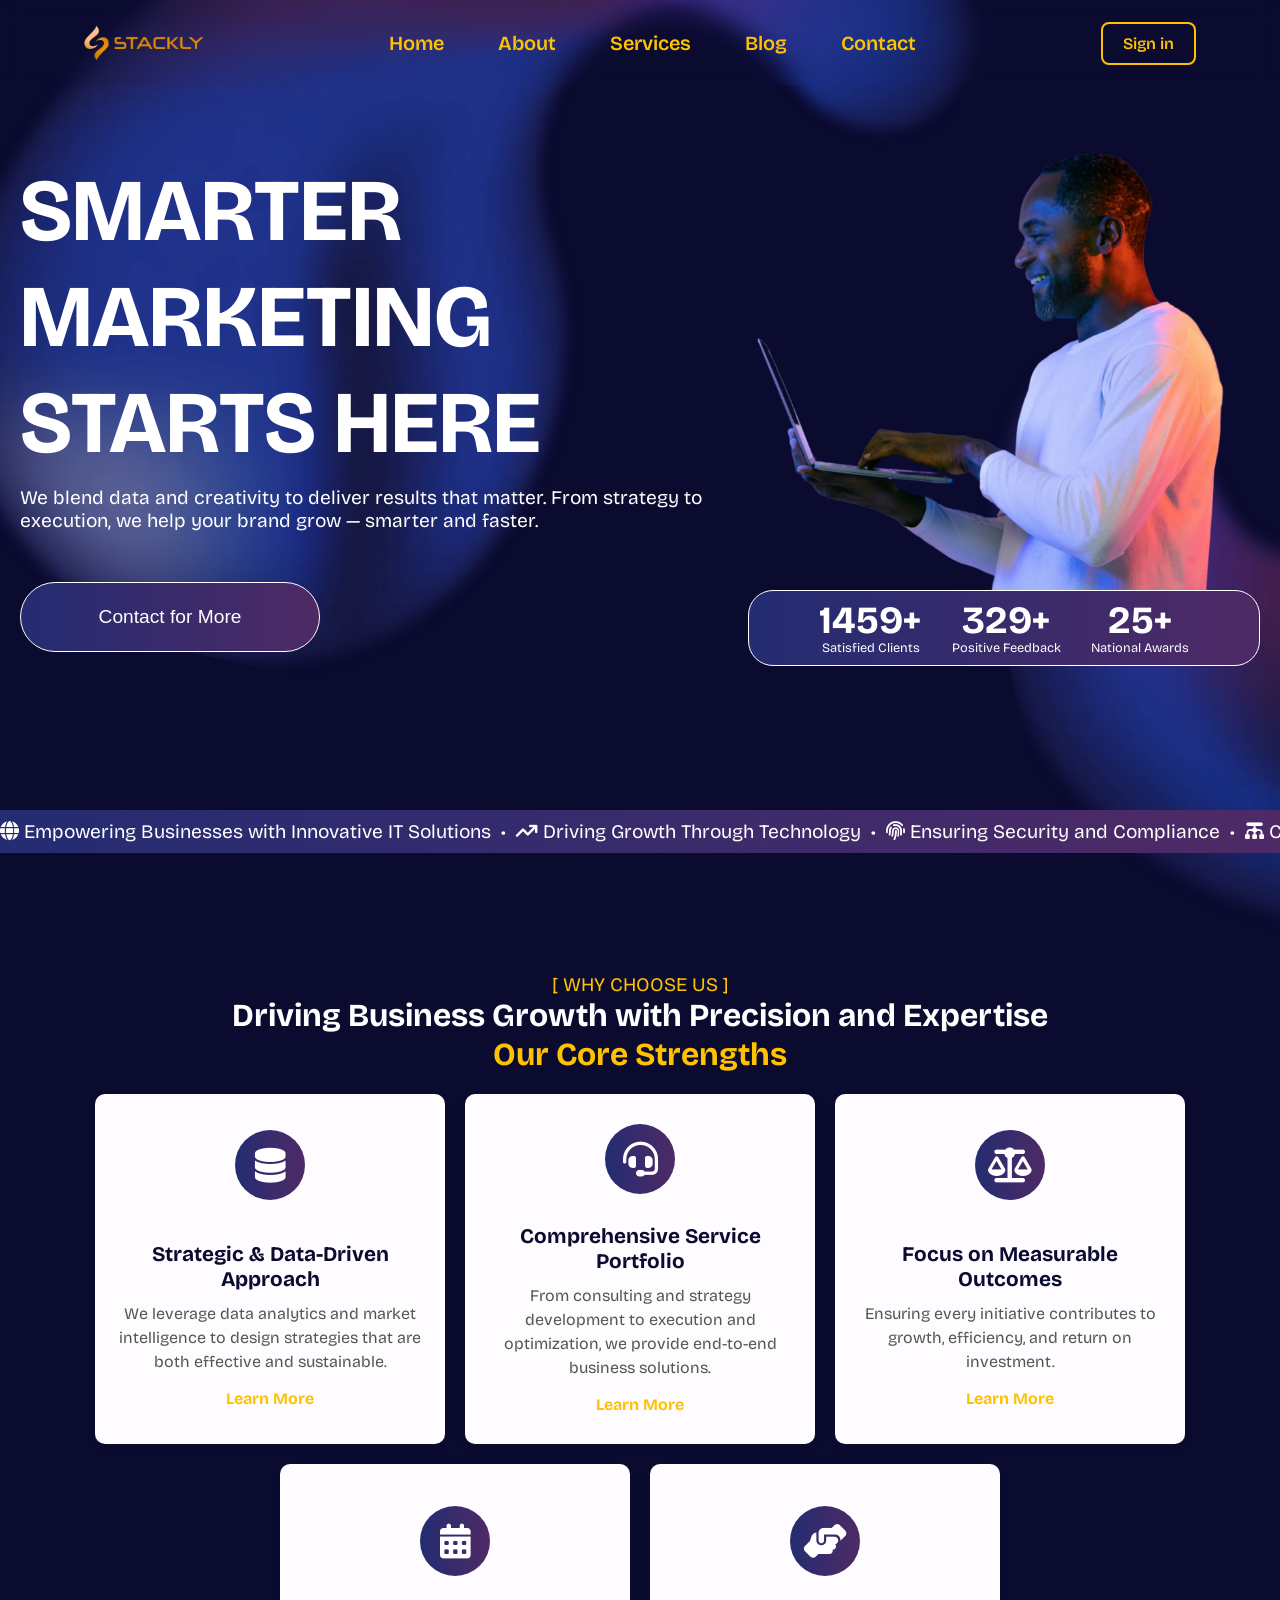
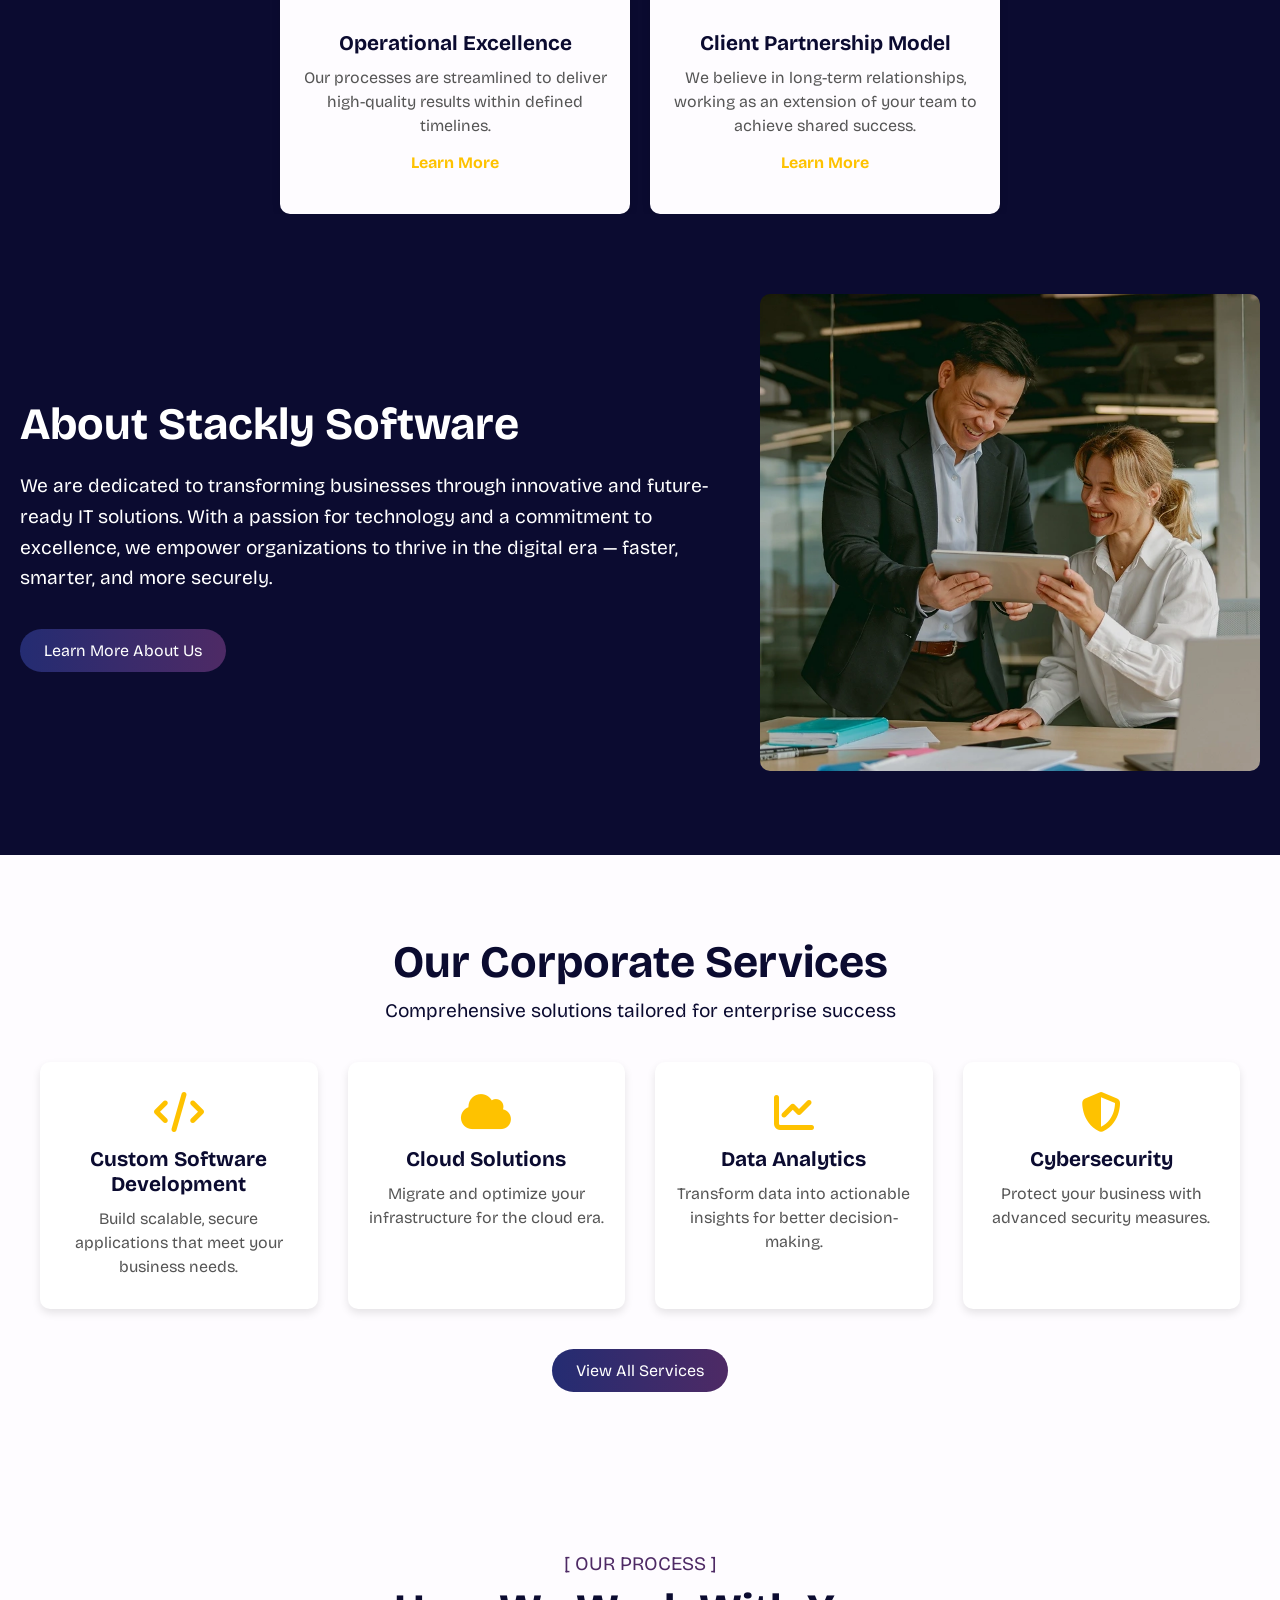
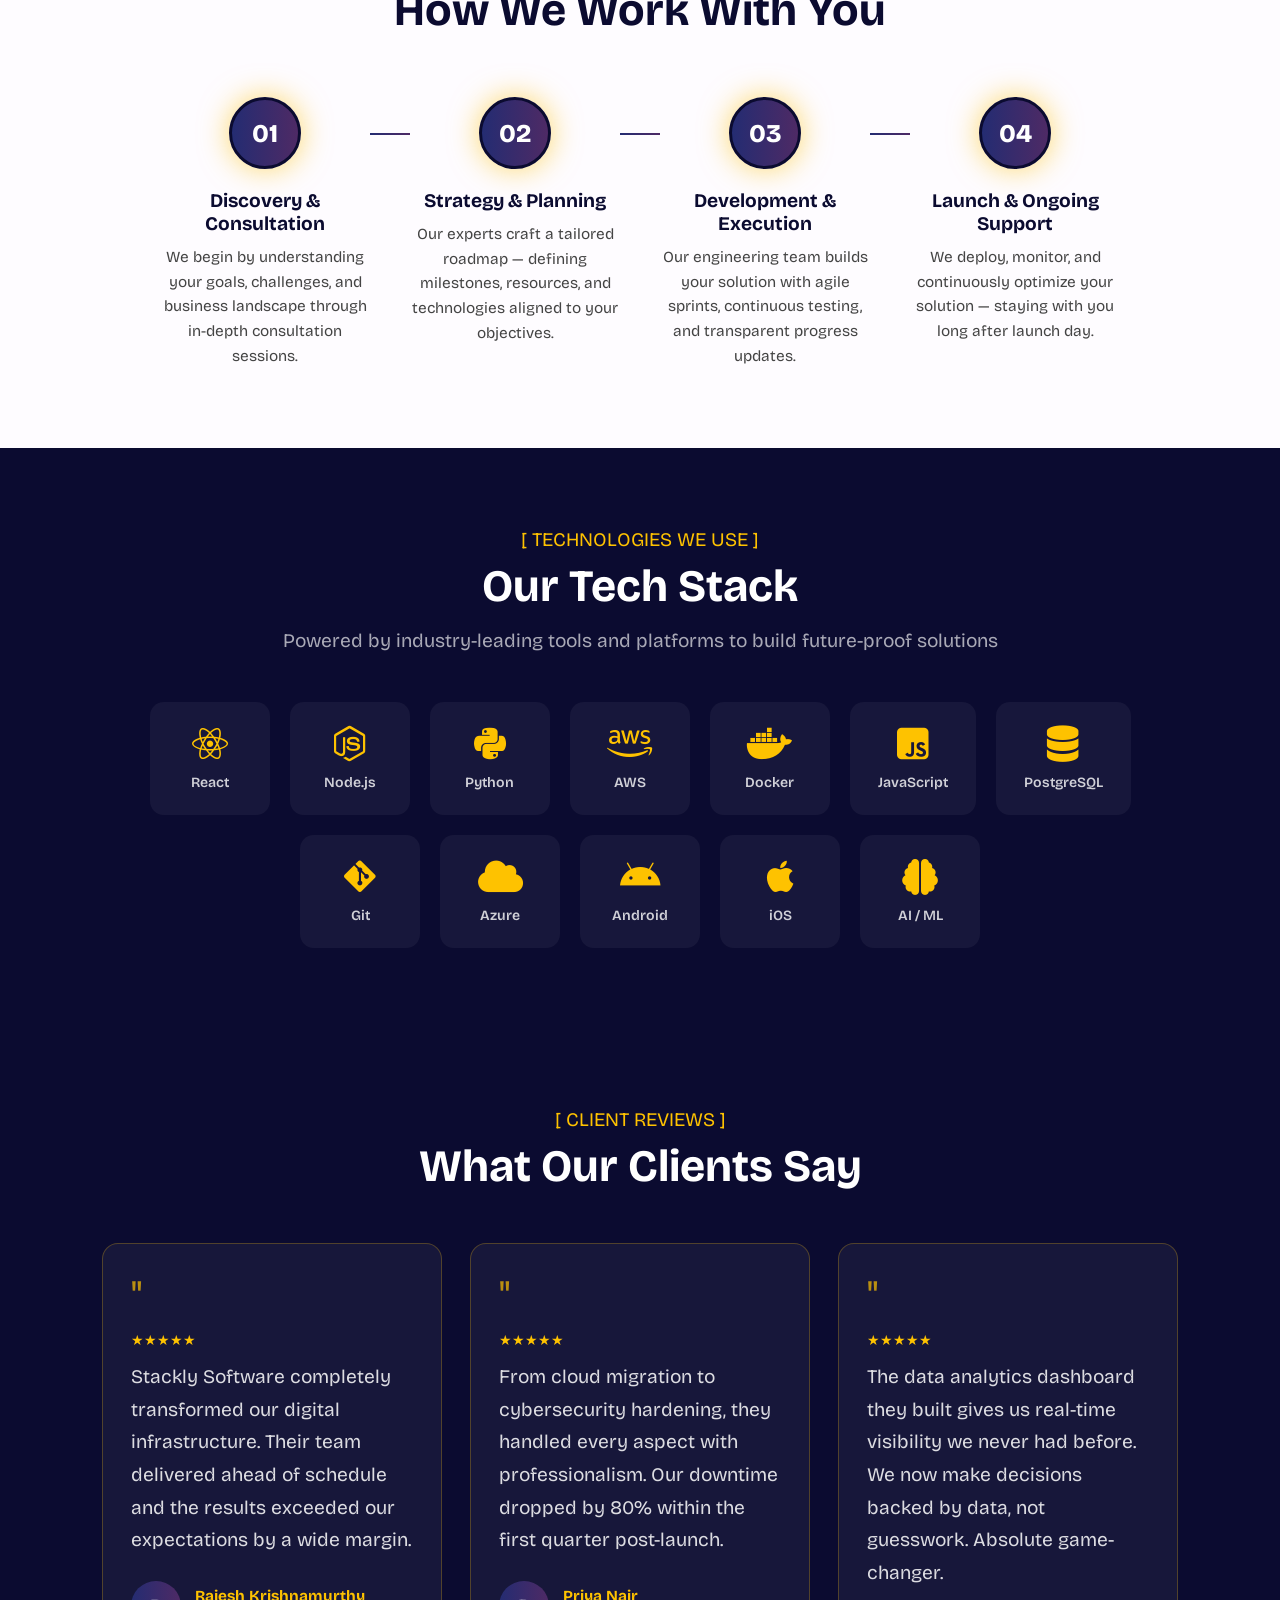
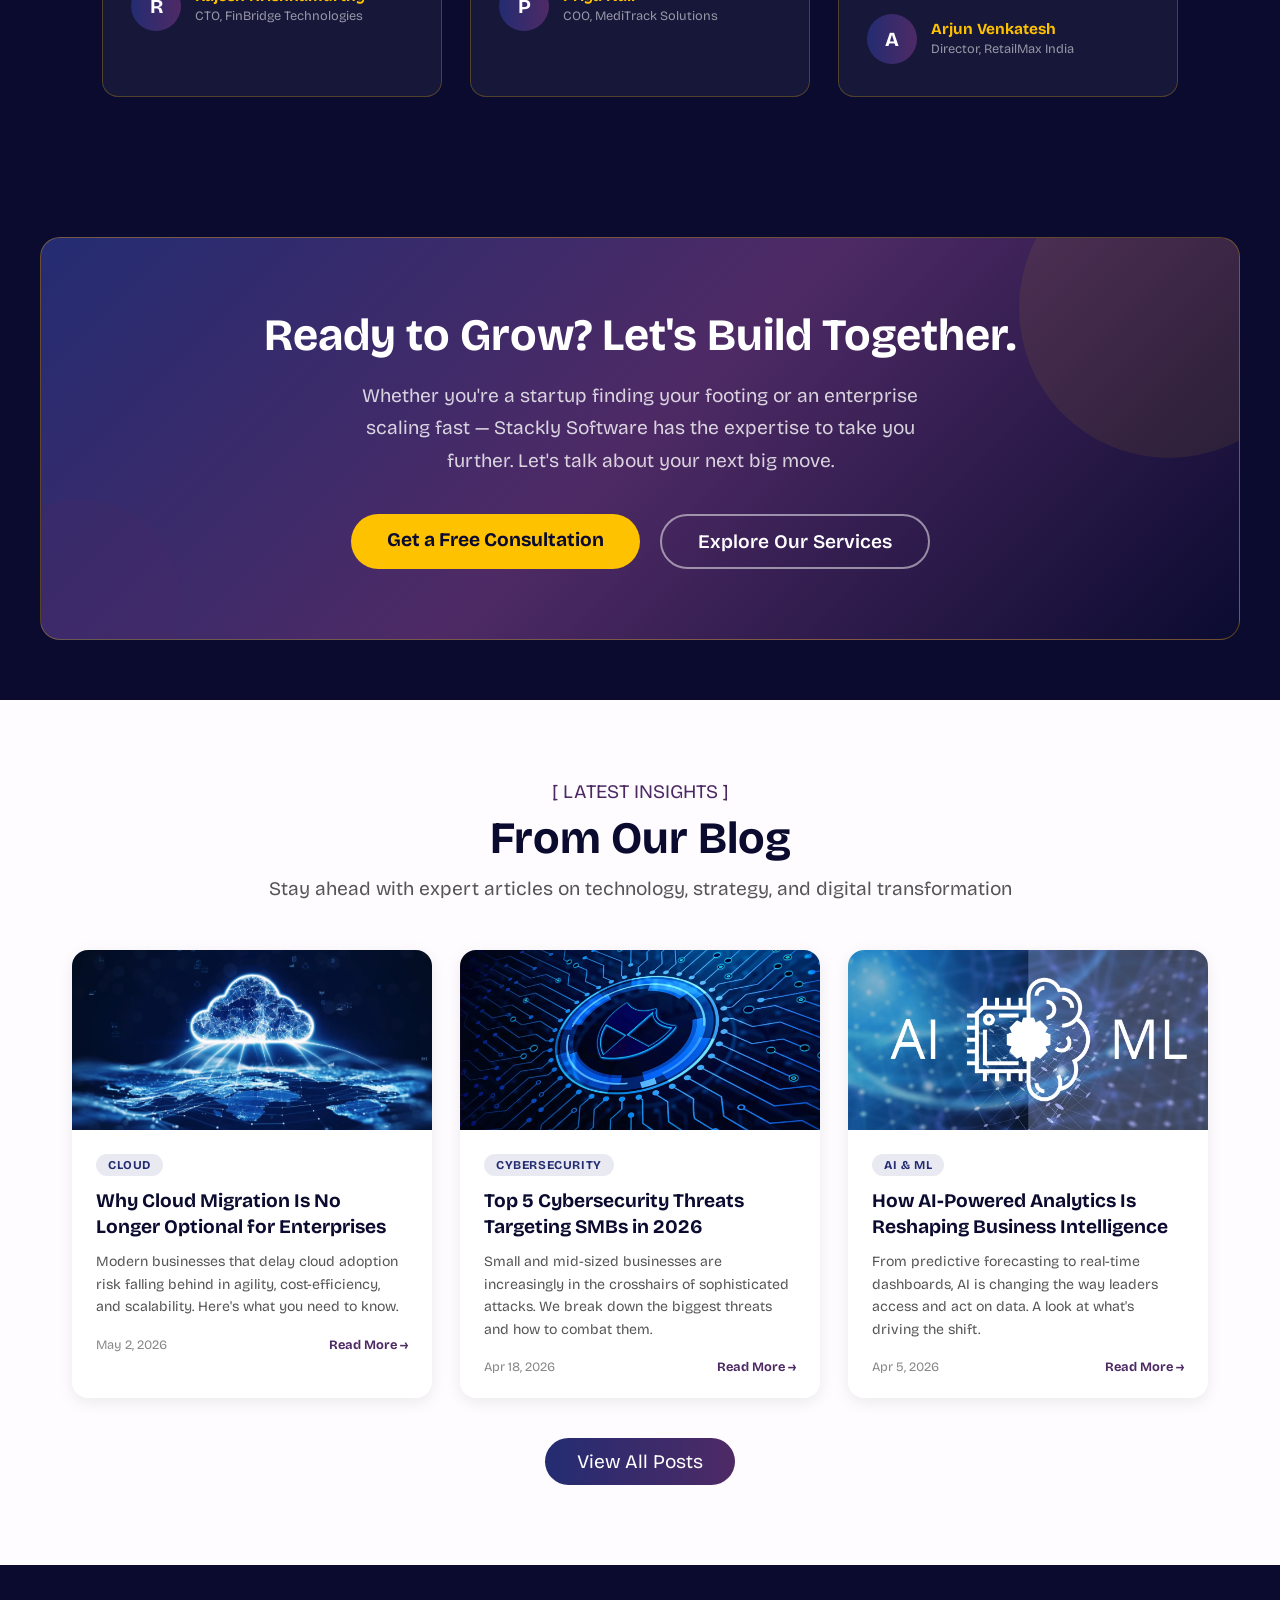
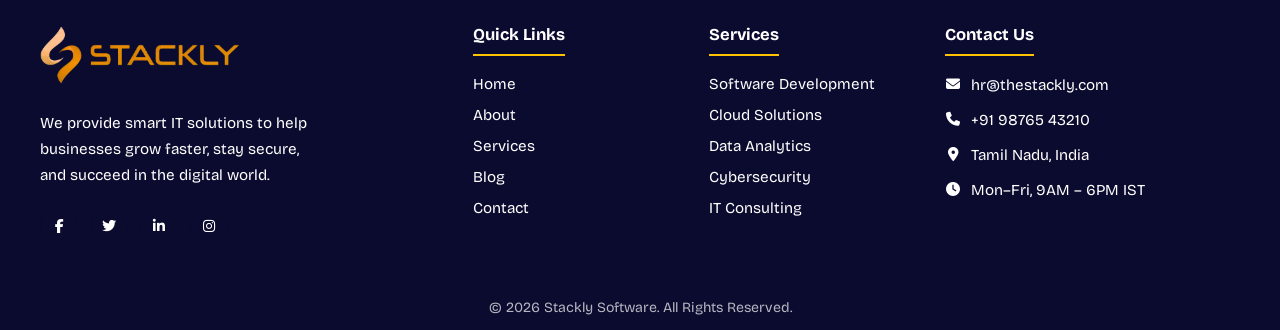
==== commit 96c9f78d: "card images updated" ====
--- a/index.html
+++ b/index.html
@@ -337,8 +337,8 @@
         <p>Stay ahead with expert articles on technology, strategy, and digital transformation</p>
         <div class="blog-grid">
             <div class="blog-card reveal">
-                <div class="blog-card-thumb">
-                    <i class="fas fa-cloud-upload-alt"></i>
+                <div class="blog-card-thumb cloud">
+                    <img src="./Assets/pL5rBKGq88cnoqgdJgCXGS-100kb.webp" alt="">
                 </div>
                 <div class="blog-card-body">
                     <span class="blog-tag">Cloud</span>
@@ -351,8 +351,8 @@
                 </div>
             </div>
             <div class="blog-card reveal">
-                <div class="blog-card-thumb">
-                    <i class="fas fa-shield-virus"></i>
+                <div class="blog-card-thumb ">
+                    <img src="./Assets/cybersecurity-100kb.webp" alt="">
                 </div>
                 <div class="blog-card-body">
                     <span class="blog-tag">Cybersecurity</span>
@@ -366,7 +366,7 @@
             </div>
             <div class="blog-card reveal">
                 <div class="blog-card-thumb">
-                    <i class="fas fa-robot"></i>
+                    <img src="./Assets/Artificial-Intelligence-versus-Machine-Learning-100kb.webp" alt="">
                 </div>
                 <div class="blog-card-body">
                     <span class="blog-tag">AI & ML</span>
--- a/Home.css
+++ b/Home.css
@@ -23,7 +23,7 @@
         --font-size-p:  clamp(0.9rem, 1.5vw, 1.5rem);
 
         --hover-shadow-white: 0px 0px 16px 5px rgba(255, 255, 255, 0.8);
-        --hover-shadow-secondary: 0px 0px 16px 5px rgb(138, 43, 226, 0.8);
+        --hover-shadow-secondary: 0px 0px 16px 5px rgb(36, 44, 114, 0.8);
     }
 
     /* Animations */
@@ -244,17 +244,27 @@
 
     .navigation nav a {
         text-decoration: none;
-        color:var(--primary-opposite-color);
-        font-size: 16px;
-        padding: 8px 16px;
-        border-radius: 8px;
-        transition: background 0.3s, color 0.3s;
-        font-weight: 500;
-    }
-
-    .navigation nav a:hover {
-        background: rgba(254, 194, 0, 0.15);
+        color: var(--primary-opposite-color);
+        font-size: 20px;
+        padding: 10px 18px;
+        border-radius: 14px;
+        border: 1px solid transparent;
+        transition: background 0.3s, color 0.3s, transform 0.25s, box-shadow 0.3s, border-color 0.3s;
+        font-weight: 600;
+    }
+
+    .navigation nav a:hover,
+    .navigation nav a.active-nav {
+        background:var(--background-color);
         color: white;
+        border-color: rgba(254, 194, 0, 0.35);
+        box-shadow: 0 20px 40px rgba(0, 0, 0, 0.16);
+        transform: translateY(-2px);
+    }
+
+    .navigation {
+        border-radius: 24px;
+        padding: 10px 18px;
     }
 
     #menu-close-btn {
@@ -270,7 +280,7 @@
         font-size: 16px;
         cursor: pointer;
         color:var(--primary-opposite-color);
-        transition: background 0.3s, color 0.3s;
+        transition: background 0.5s, color 0.3s;
         font-weight: 600;
     }
 
@@ -417,7 +427,7 @@
         .hero-container {
             flex-direction: column;
             text-align: center;
-            margin-top: 80px;
+            margin-top: 110px;
             gap: 10px;
             width: 100%;
         }
@@ -439,6 +449,7 @@
 
         .mobile-sign-in {
             display: none;
+            text-align: center;
             padding: 16px 24px;
             border-top: 1px solid rgba(254, 194, 0, 0.1);
         }
@@ -448,12 +459,11 @@
         }
 
         .mobile-sign-in a {
-            display: block;
+            display: inline-block;
             text-decoration: none;
         }
 
         .mobile-sign-in button {
-            width: 100%;
             padding: 12px 16px;
             border: 2px solid var(--primary-opposite-color);
             border-radius: 8px;
@@ -547,6 +557,7 @@
             color: var(--primary-opposite-color);
             padding-left: 32px;
         }
+       
     }
 
     /* Large phones */
@@ -579,8 +590,8 @@
     /* Small phones */
     @media (max-width: 480px) {
         .hero-btn-container button {
-            height: 50px;
-            border-radius: 30px;
+            height: 48px;
+            border-radius: 28px;
         }
 
         .hero-left {
@@ -592,8 +603,8 @@
             flex-direction: column;
             text-align: center;
             width:100%;
-            margin-top: 80px;
-            gap: 20px;
+            margin-top: 70px;
+            gap: 16px;
         }
         .hero-left {
             display: flex;
@@ -603,10 +614,11 @@
             text-align: center;
         }
         .hero-left .hero-text h1 {
-            font-size: clamp(1.5rem, 20vw, 3.5rem);
-        }   
+            font-size: clamp(1.6rem, 16vw, 2.4rem);
+            line-height: 1.15;
+        }
         .hero-image img {
-            width: clamp(200px, 80vw, 350px);
+            width: clamp(190px, 78vw, 340px);
         }
         .hero-right{
             display: flex;
@@ -617,8 +629,9 @@
         .hero-buttom {
             flex-direction: row;
             height: auto;
-            padding: 16px;
-            width: 300px;
+            padding: 14px;
+            width: 100%;
+            max-width: 340px;
         }
     }
 
@@ -722,10 +735,127 @@
         .cards-container{
             width: 100%;
             justify-content: center;
-        }
-          .choose-us{
+            flex-direction: column;
+            gap: 16px;
+        }
+        .choose-us{
             margin-top:20px ;
-          }
+        }
+        .card {
+            width: 100%;
+            max-width: 100%;
+            min-height: auto;
+            padding: 18px;
+        }
+        .card .logo {
+            width: 60px;
+            height: 60px;
+            font-size: 30px;
+        }
+        .card-text h3 {
+            font-size: 1.1rem;
+        }
+        .card-text p {
+            font-size: 0.95rem;
+        }
+        .cta-banner {
+            margin: 28px 14px;
+            padding: 32px 20px;
+            border-radius: 18px;
+        }
+        .cta-banner h2 {
+            font-size: 1.8rem;
+            margin-bottom: 16px;
+        }
+        .cta-banner p {
+            font-size: 0.95rem;
+            margin-bottom: 24px;
+        }
+        .cta-banner-btns {
+            flex-direction: column;
+            align-items: stretch;
+        }
+        .cta-banner-btns .cta-btn-primary,
+        .cta-banner-btns .cta-btn-secondary {
+            width: 100%;
+            max-width: 100%;
+            padding: 14px 22px;
+        }
+        .testimonials-grid,
+        .blog-grid {
+            flex-direction: column;
+            align-items: center;
+            width: 100%;
+            gap: 18px;
+        }
+        .testimonial-card,
+        .blog-card {
+            width: 100%;
+            max-width: 100%;
+        }
+        .blog-card {
+            max-width: 320px;
+            margin: 0 auto;
+        }
+        .blog-card-thumb {
+            height: 150px;
+            font-size: 44px;
+        }
+        .blog-card-body {
+            padding: 18px;
+        }
+        .blog-card-body h3 {
+            font-size: 1.05rem;
+        }
+        .blog-card-body p {
+            font-size: 0.88rem;
+        }
+        .blog-meta {
+            flex-direction: column;
+            align-items: flex-start;
+            gap: 8px;
+        }
+        .hero-text {
+            width: 100%;
+            text-align: center;
+            display: flex;
+            flex-direction: column;
+            align-items: center;
+        }
+        .hero-text h1 {
+            font-size: clamp(1.6rem, 16vw, 2.4rem);
+            line-height: 1.15;
+            letter-spacing: -0.02em;
+        }
+        .hero-text p {
+            font-size: 0.9rem;
+            line-height: 1.8;
+            max-width: 90%;
+            margin: 0 auto;
+        }
+        .services-container h2,
+        .blog-preview h2,
+        .tech-stack h2,
+        .testimonials h2 {
+            font-size: 1.9rem;
+        }
+        .services-container > p,
+        .blog-preview > p,
+        .tech-stack > p,
+        .process-step p,
+        .testimonial-card p,
+        .card-text p {
+            font-size: 0.95rem;
+            line-height: 1.7;
+        }
+        .process-step h3,
+        .card-text h3,
+        .footer-col h4 {
+            font-size: 1rem;
+        }
+        .footer-contact-list li {
+            font-size: 0.9rem;
+        }
     }
     /* About Us */
     .about-us {
@@ -1163,6 +1293,45 @@
             transform: translateY(-3px);
         }
 
+        @media (max-width: 640px) {
+            .cta-banner {
+                margin: 42px 16px;
+                padding: 40px 24px;
+                border-radius: 18px;
+            }
+            .cta-banner h2 {
+                font-size: clamp(1.9rem, 5vw, 2.8rem);
+                margin-bottom: 16px;
+            }
+            .cta-banner p {
+                max-width: 100%;
+                margin-bottom: 28px;
+                font-size: 0.98rem;
+            }
+            .cta-banner-btns {
+                flex-direction: column;
+                gap: 14px;
+            }
+            .cta-btn-primary,
+            .cta-btn-secondary {
+                width: 100%;
+                max-width: 100%;
+                padding: 14px 22px;
+            }
+            .cta-banner::before {
+                width: 180px;
+                height: 180px;
+                top: -50px;
+                right: -50px;
+            }
+            .cta-banner::after {
+                width: 130px;
+                height: 130px;
+                bottom: -40px;
+                left: -40px;
+            }
+        }
+
         /* ── BLOG PREVIEW ── */
         .blog-preview {
             padding: 80px 20px;
@@ -1207,10 +1376,10 @@
             transform: translateY(-6px);
             box-shadow: 0 0 28px rgba(78,42,101,0.25);
         }
-        .blog-card-thumb {
+        .blog-card-thumb img{
             width: 100%;
             height: 180px;
-            background: var(--button-colors);
+            object-fit: cover;
             display: flex;
             align-items: center;
             justify-content: center;
@@ -1276,10 +1445,9 @@
     /* Footer */
     /* ── FOOTER ── */
 .footer {
-    background: var(--secondary-background-color);
-    color: var(--background-color);
+    background: var(--background-color);
+    color: white;
     padding: 60px 20px 40px;
-    margin-top: 100px;
 }
 
 .footer-container {
@@ -1309,17 +1477,18 @@
 .footer-brand a {
     display: inline-block;
     text-decoration: none;
+    color: white;
 }
 
 .footer-brand a:hover img {
     opacity: 0.8;
-    transition: opacity 0.3s;
+    transition:  0.3s;
 }
 
 .footer-brand p {
     font-size: clamp(0.8rem, 1.2vw, 0.95rem);
     line-height: 1.7;
-    color: #555;
+    color:white;
     margin: 0;
     max-width: 280px;
 }
@@ -1327,7 +1496,7 @@
 /* Socials */
 .socials {
     display: flex;
-    gap: 12px;
+    gap: 12px;  
     flex-wrap: wrap;
     margin-top: 4px;
 }
@@ -1340,16 +1509,16 @@
     display: flex;
     align-items: center;
     justify-content: center;
-    color: var(--background-color);
+    color:white;
     font-size: 14px;
     text-decoration: none;
     transition: background 0.3s, color 0.3s, border-color 0.3s, transform 0.3s;
 }
 
 .socials a:hover {
-    background: var(--background-color);
+    background:var(--background-color);
     color: var(--primary-opposite-color);
-    border-color: var(--background-color);
+    border-color: var(--primary-opposite-color);
     transform: translateY(-3px);
 }
 
@@ -1357,7 +1526,7 @@
 .footer-col h4 {
     font-size: clamp(0.9rem, 1.3vw, 1.05rem);
     font-weight: 700;
-    color: var(--background-color);
+    color: white;
     margin: 0 0 18px 0;
     padding-bottom: 10px;
     border-bottom: 2px solid var(--primary-opposite-color);
@@ -1376,14 +1545,14 @@
 
 .footer-col ul li a {
     text-decoration: none;
-    color: #555;
+    color:white;
     font-size: clamp(0.8rem, 1.2vw, 0.95rem);
     transition: color 0.25s, padding-left 0.25s;
     display: inline-block;
 }
 
 .footer-col ul li a:hover {
-    color: var(--background-color);
+    color:var(--primary-opposite-color);
     padding-left: 6px;
 }
 
@@ -1400,17 +1569,18 @@
     gap: 10px;
     margin-bottom: 14px;
     font-size: clamp(0.8rem, 1.2vw, 0.95rem);
-    color: #555;
+    color: white;
     line-height: 1.5;
 }
 
 .footer-contact-list li i {
-    color: var(--background-color);
+    color:white ;
     font-size: 14px;
     margin-top: 3px;
     flex-shrink: 0;
     width: 16px;
     text-align: center;
+   
 }
 
 .footer-contact-list li a {
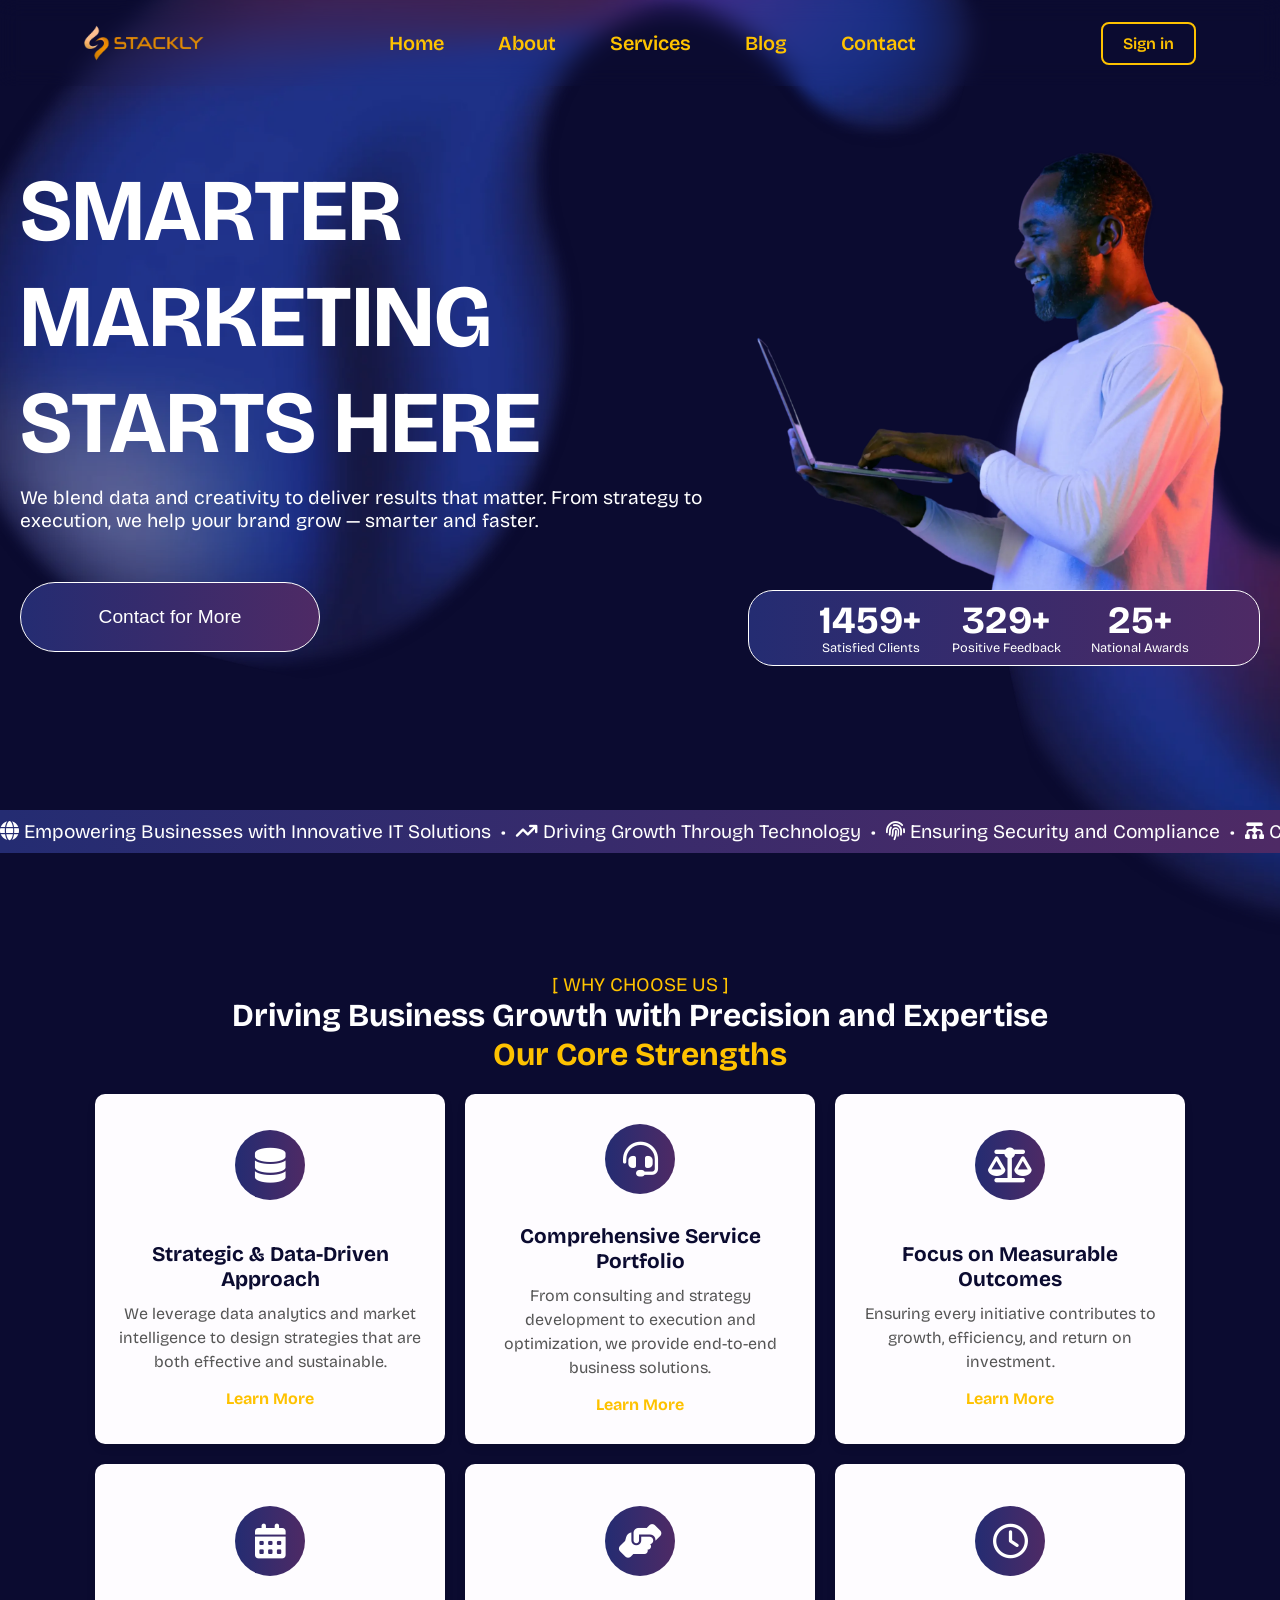
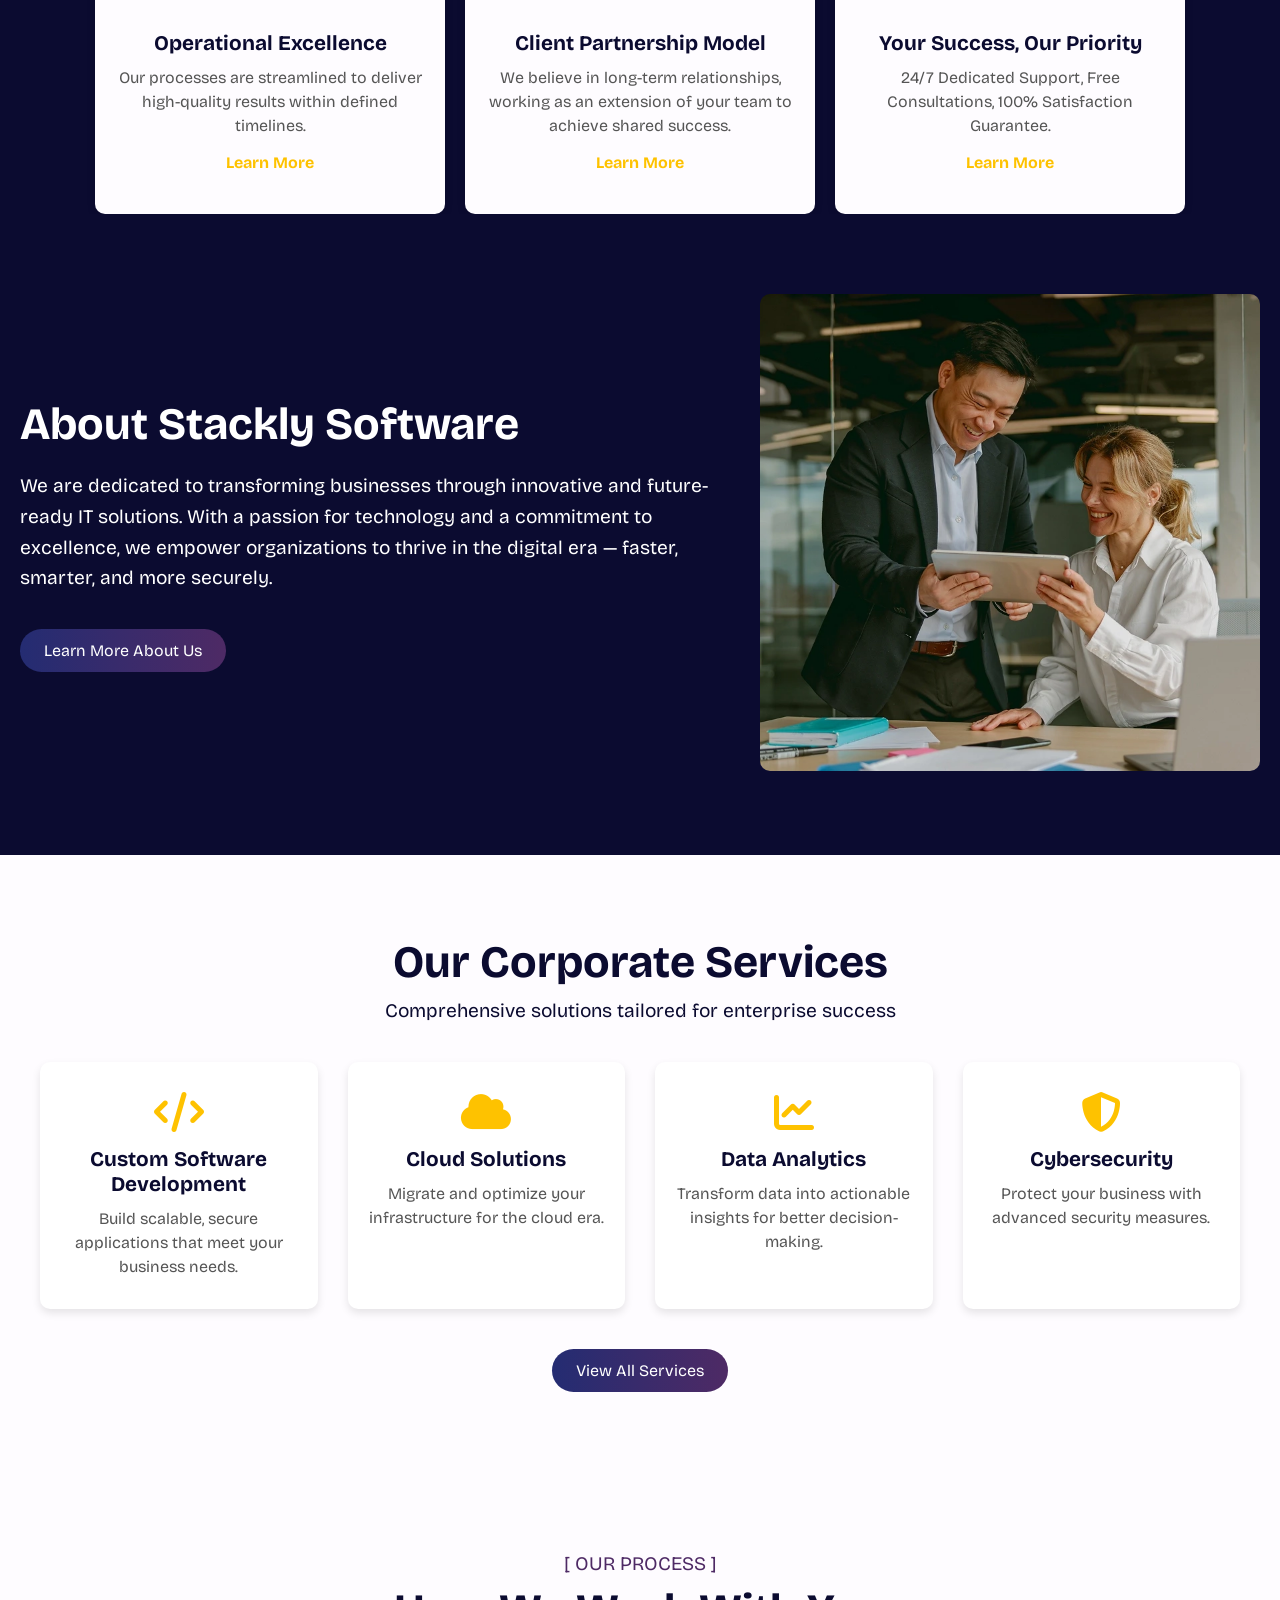
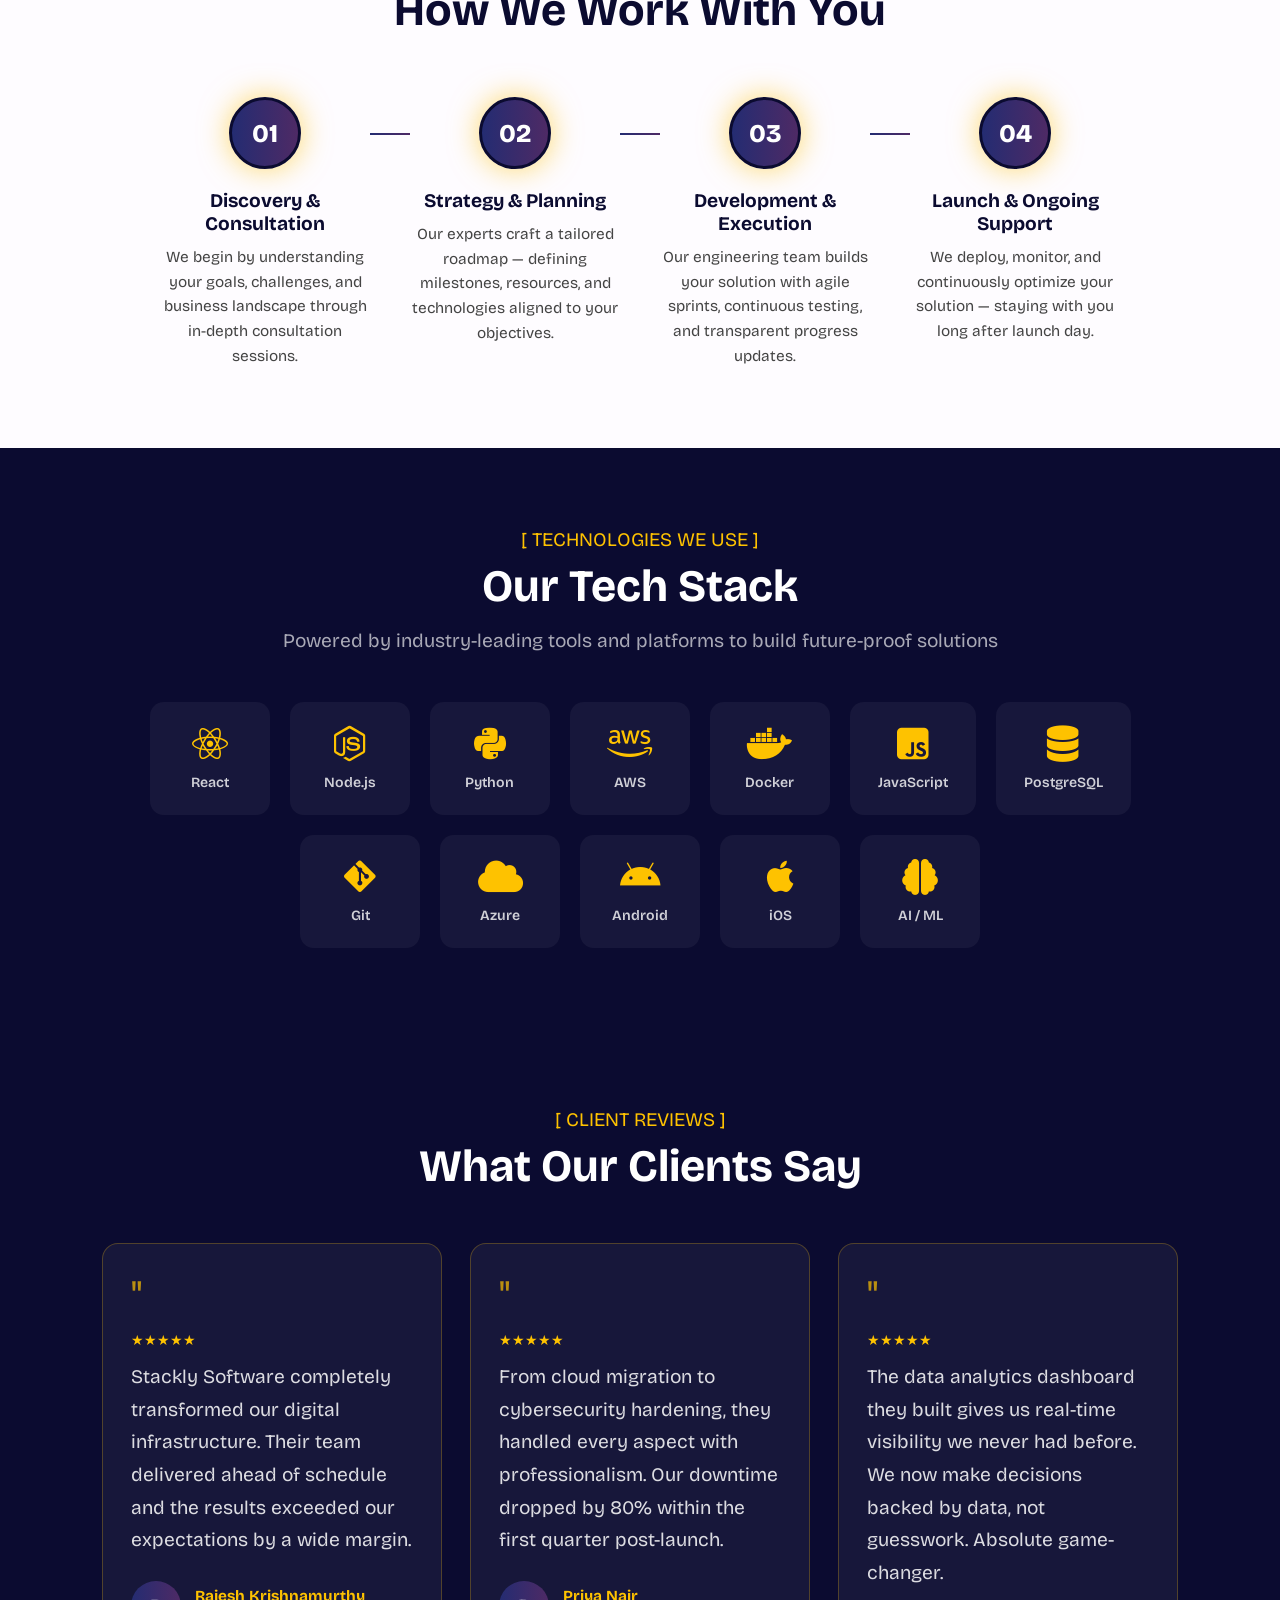
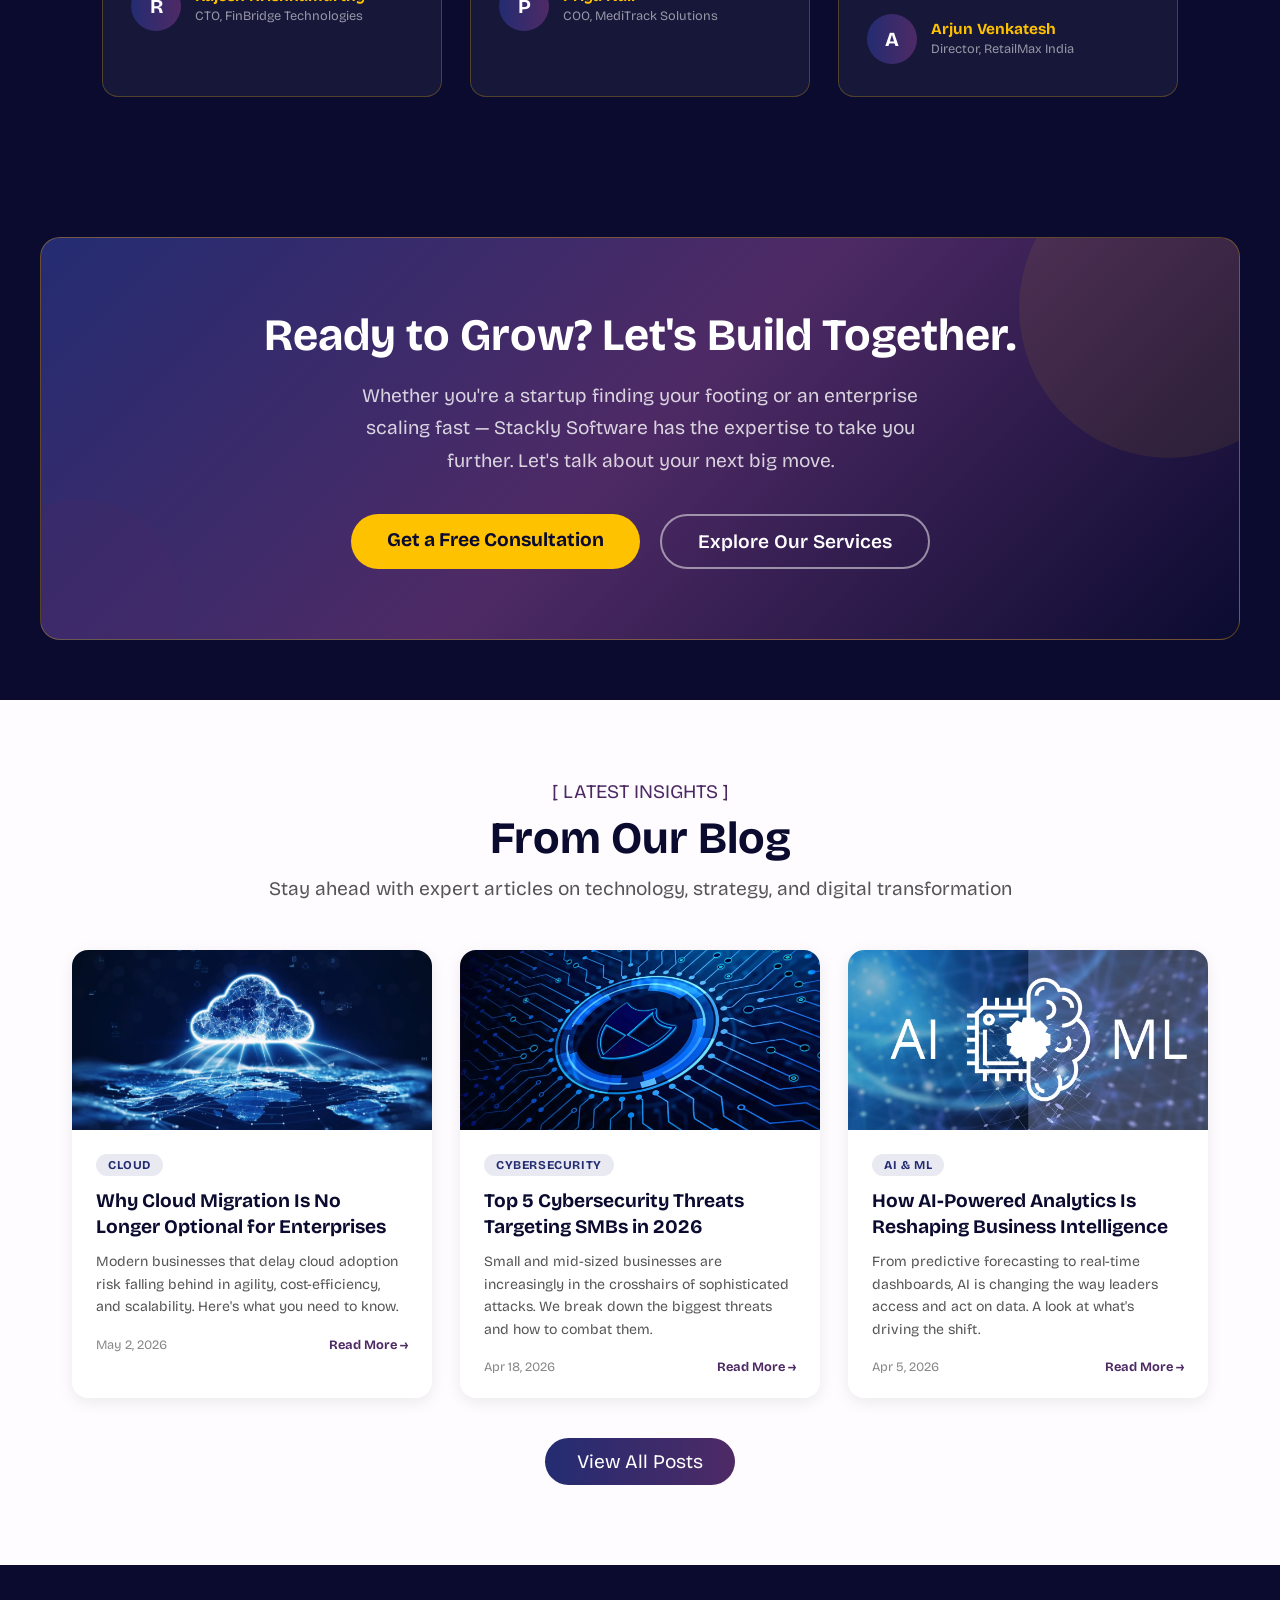
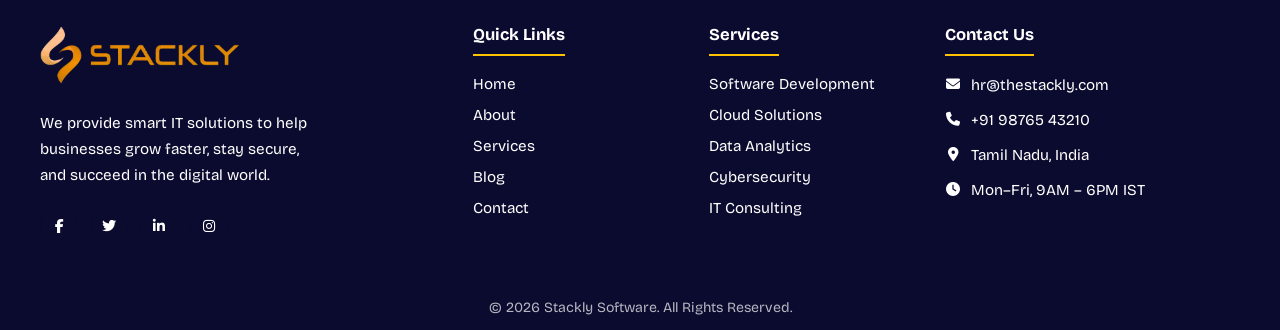
==== commit c42cef8d: "added more on card" ====
--- a/index.html
+++ b/index.html
@@ -140,6 +140,14 @@
                 <div class="card-text">
                     <h3>Client Partnership Model</h3>
                     <p>We believe in long-term relationships, working as an extension of your team to achieve shared success.</p>
+                    <a href="./Service.html">Learn More</a>
+                </div>
+            </div>
+            <div class="card reveal">
+                <div class="logo"><i class="fa-regular fa-clock"></i></div>
+                <div class="card-text">
+                    <h3> Your Success, Our Priority</h3>
+                    <p> 24/7 Dedicated Support, Free Consultations, 100% Satisfaction Guarantee.</p>
                     <a href="./Service.html">Learn More</a>
                 </div>
             </div>
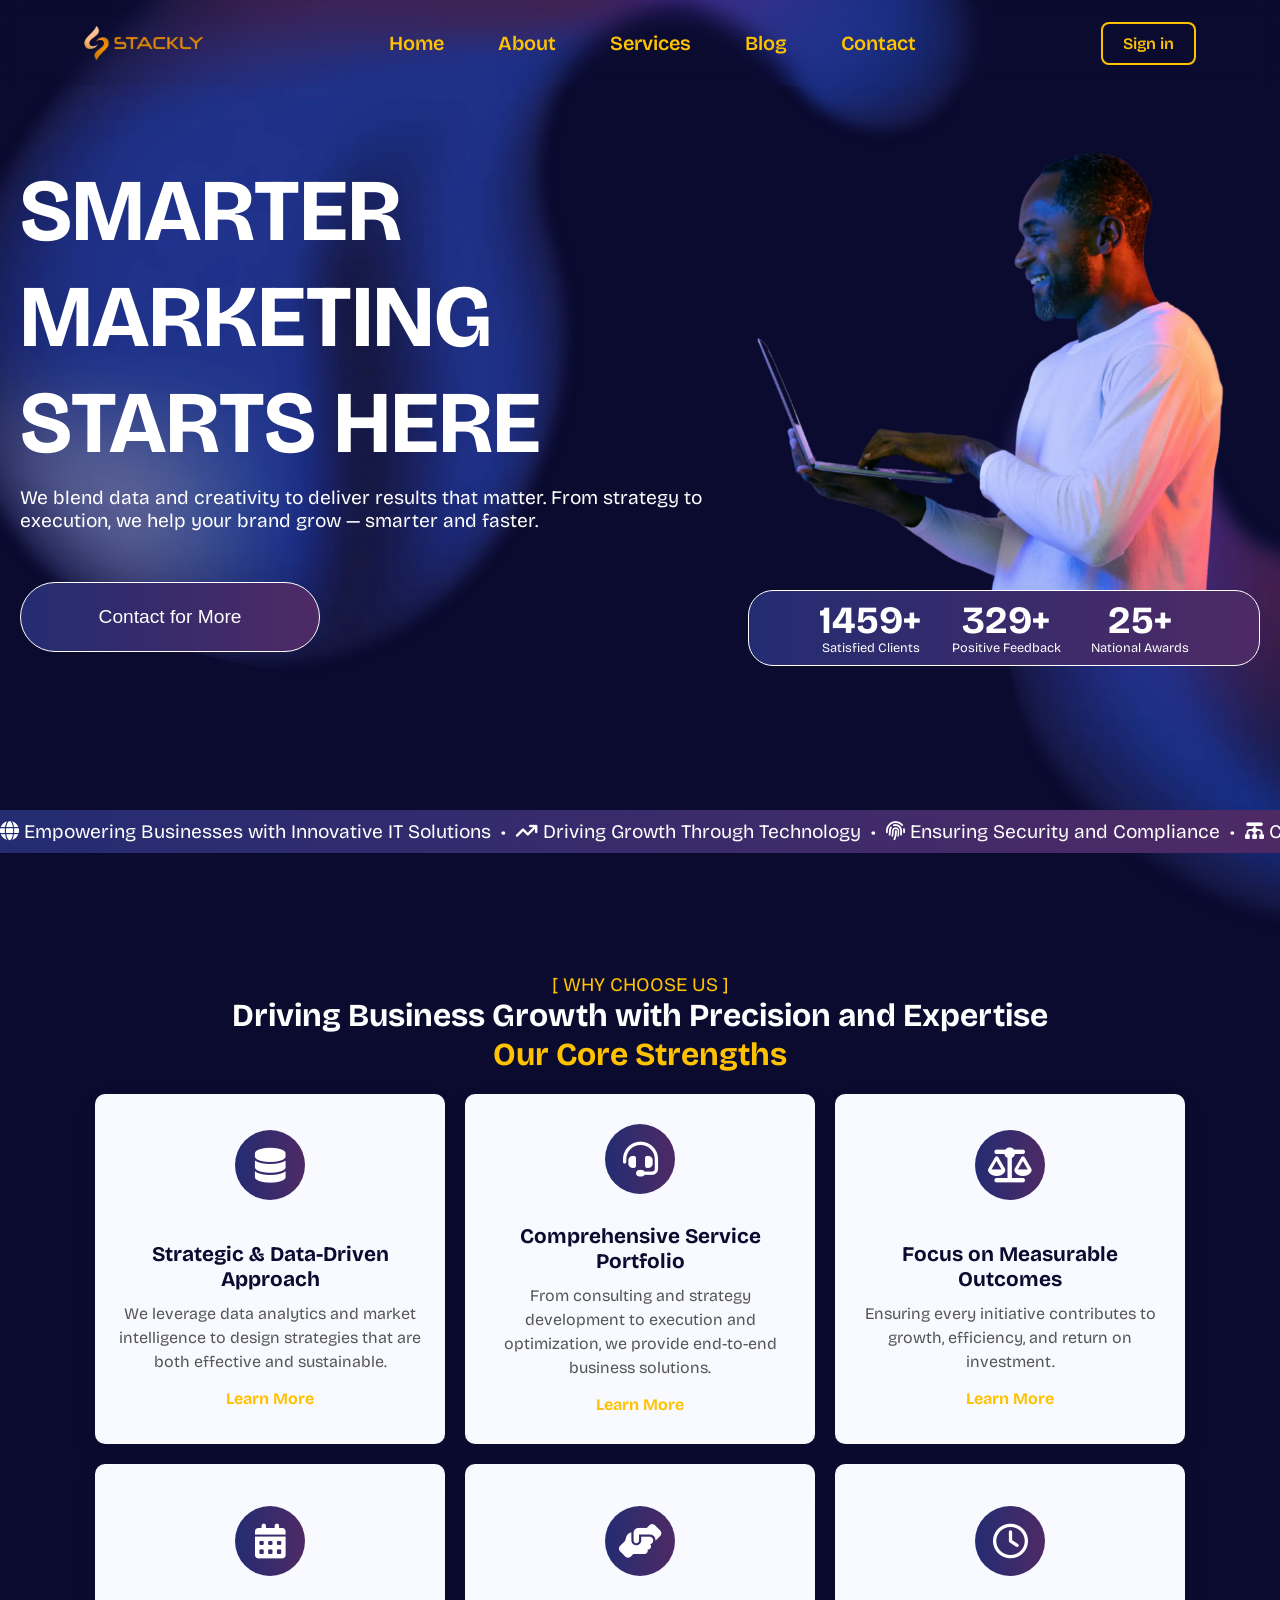
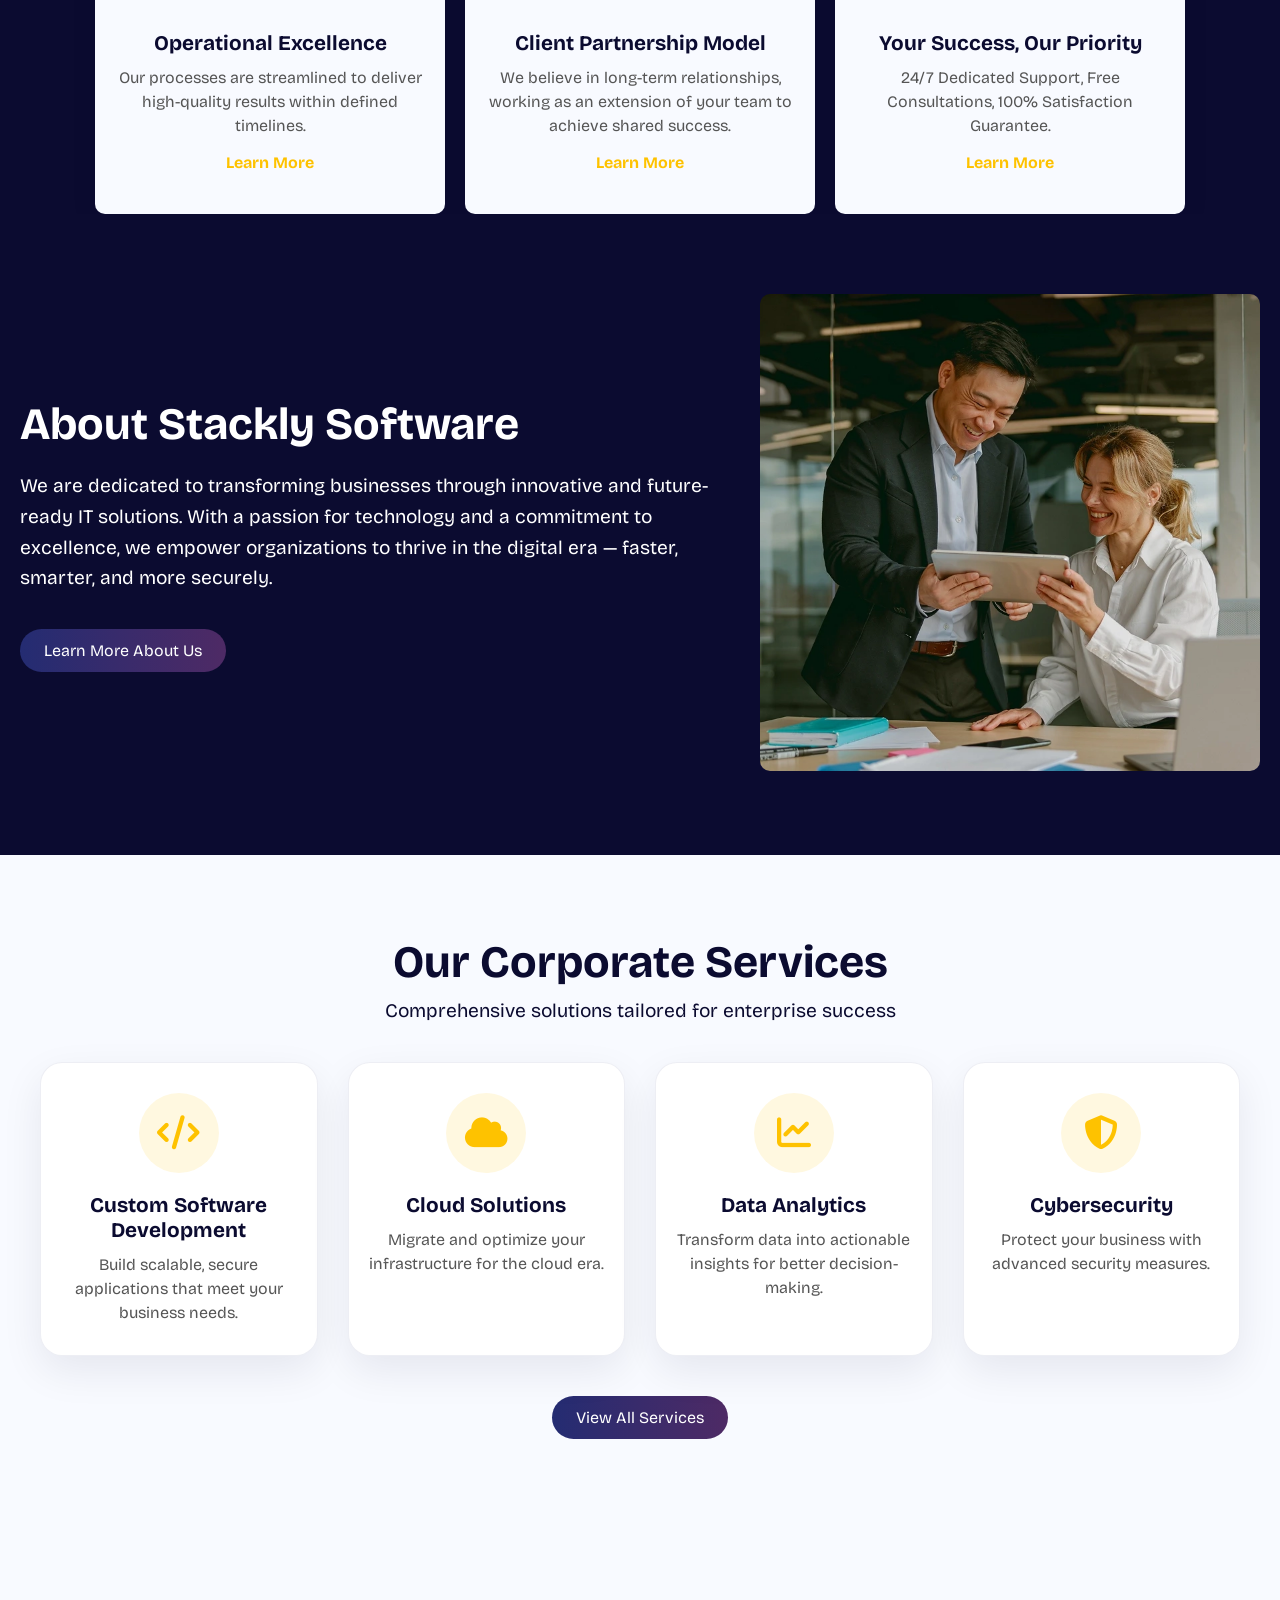
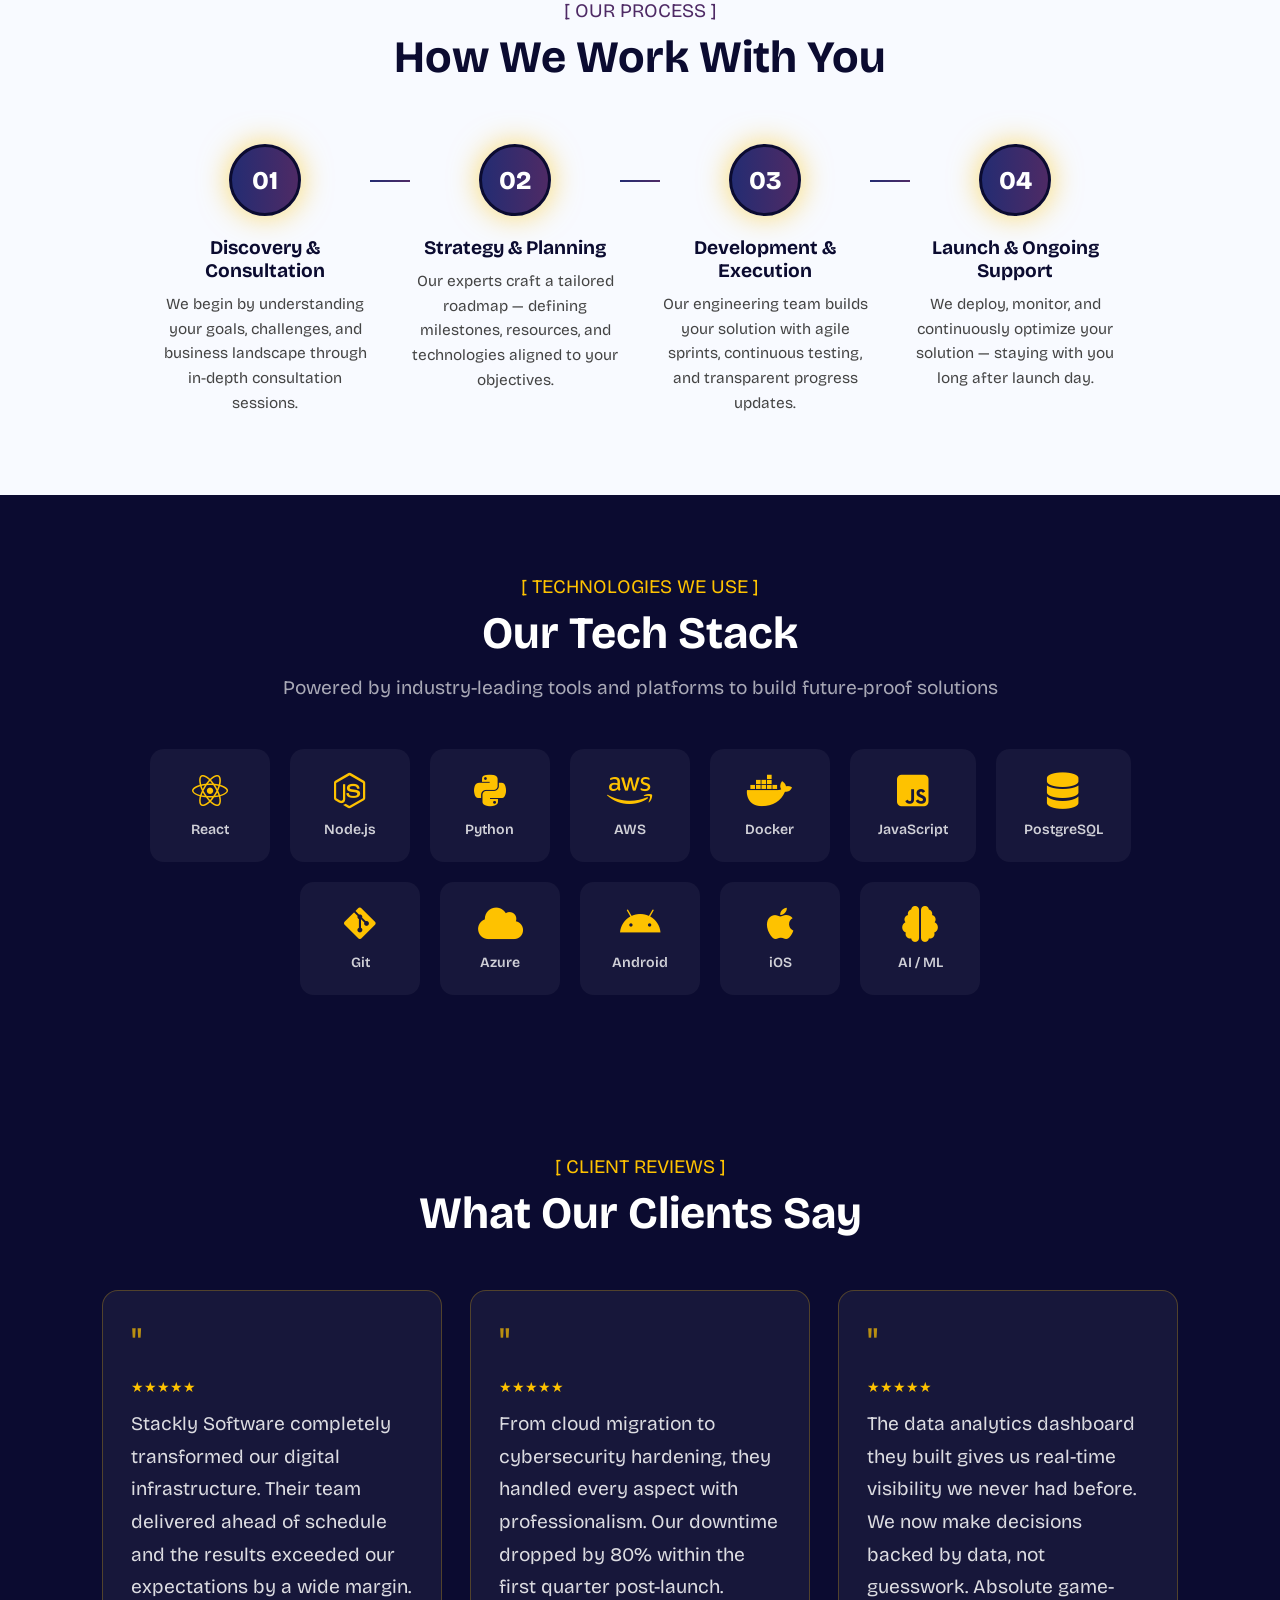
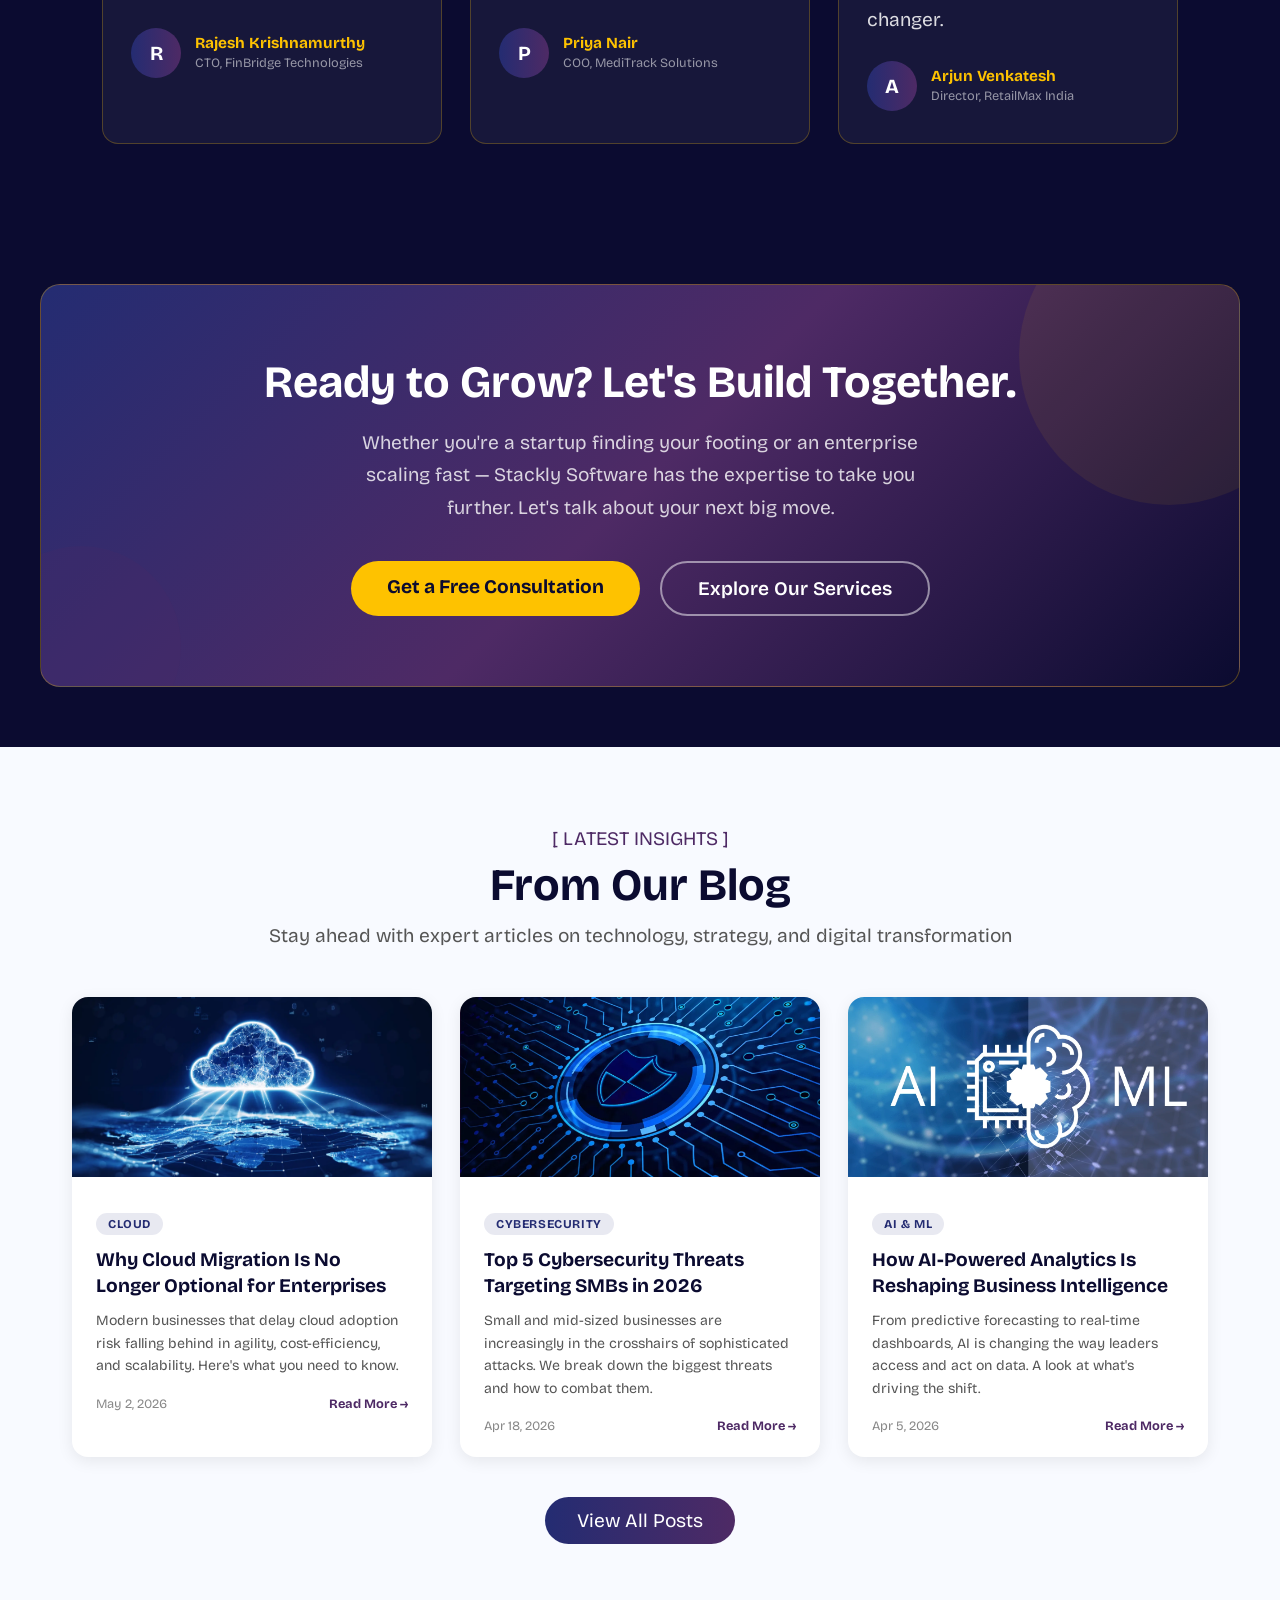
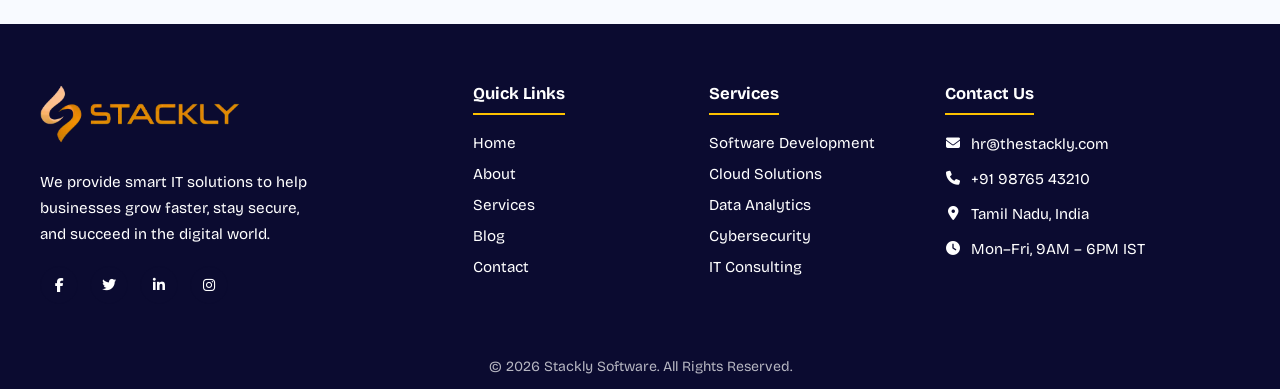
==== commit 5ba63530: "404 pages updated" ====
--- a/index.html
+++ b/index.html
@@ -26,19 +26,19 @@
             <button id="menu-close-btn" class="fas fa-times" aria-label="Close menu"></button>
             <nav>
                 <a href="./index.html">Home</a>
-                <a href="./About.html">About</a>
-                <a href="./Service.html">Services</a>
-                <a href="./Blog.html">Blog</a>
-                <a href="./Contact.html">Contact</a>
+                <a href="./404.html">About</a>
+                <a href="./404.html">Services</a>
+                <a href="./404.html">Blog</a>
+                <a href="./404.html">Contact</a>
             </nav>
             <div class="mobile-sign-in">
-                <a href="./signin.html"><button>Sign In</button></a>
+                <a href="./404.html"><button>Sign In</button></a>
             </div>
         </div>
 
         <div class="right-side" style="display:flex; align-items:center; gap:12px;">
             <div class="sign-in">
-                <a href="./signin.html"><button>Sign in</button></a>
+                <a href="./404.html"><button>Sign in</button></a>
             </div>
             <button id="menu-open-btn">
                 <svg class="w-6 h-6 text-gray-800 dark:text-white" aria-hidden="true" xmlns="http://www.w3.org/2000/svg" width="24" height="24" fill="none" viewBox="0 0 24 24">
@@ -58,7 +58,7 @@
                     <p>We blend data and creativity to deliver results that matter. From strategy to execution, we help your brand grow — smarter and faster.</p>
                 </div>
                 <div class="hero-btn-container">
-                    <a href="./Contact.html" class="hero-contact-btn"><button>Contact for More</button></a>
+                    <a href="./404.html" class="hero-contact-btn"><button>Contact for More</button></a>
                 </div>
             </div>
             <div class="hero-right animate-slide-right">
@@ -108,7 +108,7 @@
                 <div class="card-text">
                     <h3>Strategic & Data-Driven Approach</h3>
                     <p>We leverage data analytics and market intelligence to design strategies that are both effective and sustainable.</p>
-                    <a href="./Service.html">Learn More</a>
+                    <a href="./404.html">Learn More</a>
                 </div>
             </div>
             <div class="card reveal">
@@ -116,7 +116,7 @@
                 <div class="card-text">
                     <h3>Comprehensive Service Portfolio</h3>
                     <p>From consulting and strategy development to execution and optimization, we provide end-to-end business solutions.</p>
-                    <a href="./Service.html">Learn More</a>
+                    <a href="./404.html">Learn More</a>
                 </div>
             </div>
             <div class="card reveal">
@@ -124,7 +124,7 @@
                 <div class="card-text">
                     <h3>Focus on Measurable Outcomes</h3>
                     <p>Ensuring every initiative contributes to growth, efficiency, and return on investment.</p>
-                    <a href="./Service.html">Learn More</a>
+                    <a href="./404.html">Learn More</a>
                 </div>
             </div>
             <div class="card reveal">
@@ -132,7 +132,7 @@
                 <div class="card-text">
                     <h3>Operational Excellence</h3>
                     <p>Our processes are streamlined to deliver high-quality results within defined timelines.</p>
-                    <a href="./Service.html">Learn More</a>
+                    <a href="./404.html">Learn More</a>
                 </div>
             </div>
             <div class="card reveal">
@@ -140,7 +140,7 @@
                 <div class="card-text">
                     <h3>Client Partnership Model</h3>
                     <p>We believe in long-term relationships, working as an extension of your team to achieve shared success.</p>
-                    <a href="./Service.html">Learn More</a>
+                    <a href="./404.html">Learn More</a>
                 </div>
             </div>
             <div class="card reveal">
@@ -148,7 +148,7 @@
                 <div class="card-text">
                     <h3> Your Success, Our Priority</h3>
                     <p> 24/7 Dedicated Support, Free Consultations, 100% Satisfaction Guarantee.</p>
-                    <a href="./Service.html">Learn More</a>
+                    <a href="./404.html">Learn More</a>
                 </div>
             </div>
         </div>
@@ -160,7 +160,7 @@
             <div class="about-text animate-slide-left">
                 <h2>About Stackly Software</h2>
                 <p>We are dedicated to transforming businesses through innovative and future-ready IT solutions. With a passion for technology and a commitment to excellence, we empower organizations to thrive in the digital era — faster, smarter, and more securely.</p>
-                <a href="./About.html" class="about-btn">Learn More About Us</a>
+                <a href="./404.html" class="about-btn">Learn More About Us</a>
             </div>
             <div class="about-image animate-slide-right">
                 <img src="./Assets/h8-about-100kb.webp" alt="About Us Image">
@@ -195,7 +195,7 @@
                     <p>Protect your business with advanced security measures.</p>
                 </div>
             </div>
-            <a href="./Service.html" class="services-btn">View All Services</a>
+            <a href="./404.html" class="services-btn">View All Services</a>
         </div>
     </section>
 
@@ -333,8 +333,8 @@
         <h2>Ready to Grow? Let's Build Together.</h2>
         <p>Whether you're a startup finding your footing or an enterprise scaling fast — Stackly Software has the expertise to take you further. Let's talk about your next big move.</p>
         <div class="cta-banner-btns">
-            <a href="./Contact.html" class="cta-btn-primary">Get a Free Consultation</a>
-            <a href="./Service.html" class="cta-btn-secondary">Explore Our Services</a>
+            <a href="./404.html" class="cta-btn-primary">Get a Free Consultation</a>
+            <a href="./404.html" class="cta-btn-secondary">Explore Our Services</a>
         </div>
     </div>
 
@@ -354,7 +354,7 @@
                     <p>Modern businesses that delay cloud adoption risk falling behind in agility, cost-efficiency, and scalability. Here's what you need to know.</p>
                     <div class="blog-meta">
                         <span>May 2, 2026</span>
-                        <a href="./Blog.html">Read More →</a>
+                        <a href="./404.html">Read More →</a>
                     </div>
                 </div>
             </div>
@@ -368,7 +368,7 @@
                     <p>Small and mid-sized businesses are increasingly in the crosshairs of sophisticated attacks. We break down the biggest threats and how to combat them.</p>
                     <div class="blog-meta">
                         <span>Apr 18, 2026</span>
-                        <a href="./Blog.html">Read More →</a>
+                        <a href="./404.html">Read More →</a>
                     </div>
                 </div>
             </div>
@@ -382,12 +382,12 @@
                     <p>From predictive forecasting to real-time dashboards, AI is changing the way leaders access and act on data. A look at what's driving the shift.</p>
                     <div class="blog-meta">
                         <span>Apr 5, 2026</span>
-                        <a href="./Blog.html">Read More →</a>
-                    </div>
-                </div>
-            </div>
-        </div>
-        <a href="./Blog.html" class="blog-preview-btn">View All Posts</a>
+                        <a href="./404.html">Read More →</a>
+                    </div>
+                </div>
+            </div>
+        </div>
+        <a href="./404.html" class="blog-preview-btn">View All Posts</a>
     </section>
 
     <!-- Footer -->
@@ -414,10 +414,10 @@
             <h4>Quick Links</h4>
             <ul>
                 <li><a href="./index.html">Home</a></li>
-                <li><a href="./About.html">About</a></li>
-                <li><a href="./Service.html">Services</a></li>
-                <li><a href="./Blog.html">Blog</a></li>
-                <li><a href="./Contact.html">Contact</a></li>
+                <li><a href="./404.html">About</a></li>
+                <li><a href="./404.html">Services</a></li>
+                <li><a href="./404.html">Blog</a></li>
+                <li><a href="./404.html">Contact</a></li>
             </ul>
         </div>
 
@@ -425,11 +425,11 @@
         <div class="footer-col">
             <h4>Services</h4>
             <ul>
-                <li><a href="./Service.html">Software Development</a></li>
-                <li><a href="./Service.html">Cloud Solutions</a></li>
-                <li><a href="./Service.html">Data Analytics</a></li>
-                <li><a href="./Service.html">Cybersecurity</a></li>
-                <li><a href="./Service.html">IT Consulting</a></li>
+                <li><a href="./404.html">Software Development</a></li>
+                <li><a href="./404.html">Cloud Solutions</a></li>
+                <li><a href="./404.html">Data Analytics</a></li>
+                <li><a href="./404.html">Cybersecurity</a></li>
+                <li><a href="./404.html">IT Consulting</a></li>
             </ul>
         </div>
 
@@ -439,11 +439,11 @@
             <ul class="footer-contact-list">
                 <li>
                     <i class="fas fa-envelope"></i>
-                    <a href="mailto:hr@thestackly.com">hr@thestackly.com</a>
+                    <a href="./404.html">hr@thestackly.com</a>
                 </li>
                 <li>
                     <i class="fas fa-phone"></i>
-                    <a href="tel:+919876543210">+91 98765 43210</a>
+                    <a href="./404.html">+91 98765 43210</a>
                 </li>
                 <li>
                     <i class="fas fa-map-marker-alt"></i>
--- a/Home.css
+++ b/Home.css
@@ -12,7 +12,7 @@
 
     :root {
         --background-color: #0b0b30;
-        --secondary-background-color: #FEFCFF;
+        --secondary-background-color:#f8faff;
         --button-colors: linear-gradient(90deg, #242c72, #4e2a65);
         --primary-opposite-color: #fec200;
         --primary-font: white;
@@ -682,7 +682,7 @@
         min-height: 350px;
         max-width: 350px;
         border-radius: 10px;
-        box-shadow: 0 4px 8px rgba(0,0,0,0.1);
+        box-shadow:0 10px 30px rgba(0,0,0,0.05);
         transition: transform 0.3s, box-shadow 0.3s;
     }
 
@@ -917,7 +917,7 @@
     /* Services Preview */
     .services-preview {
         padding: 80px 20px;
-        background: var(--secondary-background-color);
+        background:#f8faff;
         color: var(--background-color);
         text-align: center;
     }
@@ -943,8 +943,9 @@
     .service-item {
         background: white;
         padding: 30px 20px;
-        border-radius: 10px;
-        box-shadow: 0 4px 8px rgba(0,0,0,0.1);
+        border-radius: 22px;
+        box-shadow: 0 15px 40px rgba(11,11,48,0.08);
+        border: 1px solid rgba(36,44,114,0.08);
         transition: transform 0.3s, box-shadow 0.3s;
     }
 
@@ -954,11 +955,22 @@
         background: rgba(254, 252, 255, 0.98);
     }
 
-    .service-item i {
-        font-size: 40px;
-        color: var(--primary-opposite-color);
-        margin-bottom: 15px;
-    }
+ .service-item i {
+    width: 80px;
+    height: 80px;
+    background: rgba(254,194,0,0.12);
+    border-radius: 50%;
+    display: flex;
+    align-items: center;
+    justify-content: center;
+    font-size: 34px;
+    color: var(--primary-opposite-color);
+    margin: 0 auto 20px;
+    transition: 0.4s ease;
+}
+.service-item:hover i{
+    transform: scale(1.1);
+}
 
     .service-item h3 {
         font-size: clamp(1rem, 2vw, 1.3rem);
@@ -1397,7 +1409,7 @@
             font-weight: 700;
             padding: 4px 12px;
             border-radius: 20px;
-            margin-bottom: 12px;
+            margin: 12px 0;
             text-transform: uppercase;
             letter-spacing: 0.05em;
         }
